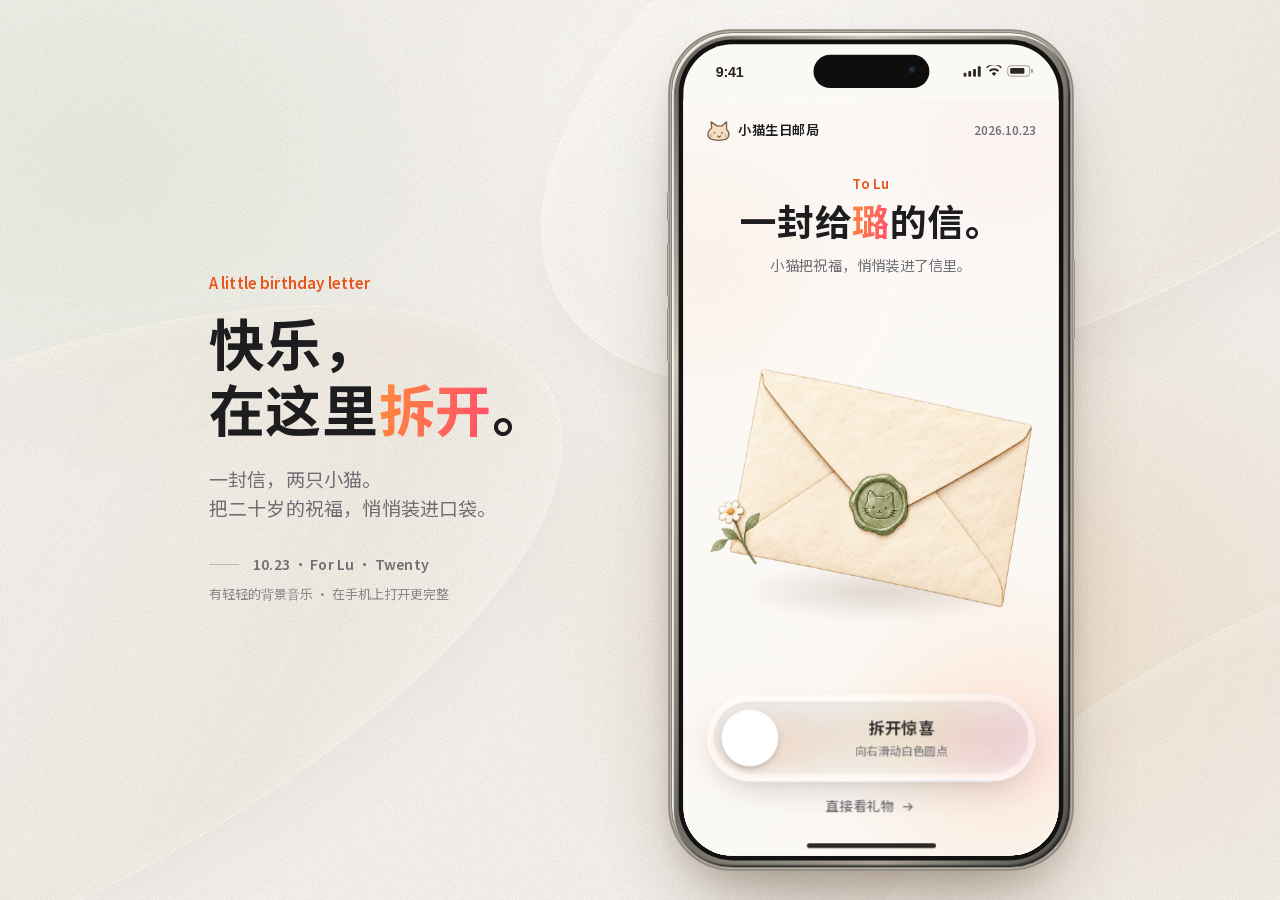
==== gift.html @ cbc578dd "滑块圆钮改成透明玻璃珠；进入祝福圆环的光点不再放大成一团 Co-Authored-By: Claude Opus 5.5 <noreply@anthropic.com>" ====
<!doctype html>
<html lang="zh-CN">
<head>
  <meta charset="utf-8">
  <script>if(window.top===window.self&&matchMedia('(min-width: 760px) and (hover: hover)').matches&&!/[?&]full/.test(location.search))location.replace('frame.html'+location.hash);</script>
  <meta name="viewport" content="width=device-width, initial-scale=1, viewport-fit=cover">
  <meta name="theme-color" content="#fbf9f6">
  <meta name="robots" content="noindex,nofollow">
  <meta name="description" content="滑开一封信，点亮二十岁。给璐的无声互动生日礼物。">
  <title>给璐的生日礼物</title>
  <link rel="icon" href="assets/brand.svg" type="image/svg+xml">
  <link rel="preload" href="assets/envelope.webp" as="image" fetchpriority="high">
  <style>/* 给璐的二十岁生日 */
@font-face { font-family:"Lu Serif"; src:url("assets/fonts/lu-serif.woff2") format("woff2"); font-weight:400 700; font-style:normal; font-display:swap; }
@font-face { font-family:"Lu Sans"; src:url("assets/fonts/lu-sans.woff2") format("woff2"); font-weight:400 800; font-style:normal; font-display:swap; }

:root {
  --paper:#fbf9f6; --paper-hi:#ffffff; --paper-lo:#f3efe9;
  --ink:#1d1d1f; --ink-2:#6e6e73; --ink-3:#86868b; --line:#e6e2dc;
  --persimmon:#ff6a2b; --persimmon-deep:#e8551a; --sage:#7fa275; --sage-deep:#4f7a46; --gold:#f5d38f;
  --g1:#ff8a3d; --g2:#ff4d6d;
  --serif:"Lu Serif","Songti SC","Noto Serif SC","Source Han Serif SC","STSong",serif;
  --sans:-apple-system,BlinkMacSystemFont,"SF Pro Text","PingFang SC","Lu Sans","Microsoft YaHei",sans-serif;
  --latin:var(--sans);
  --ease-out:cubic-bezier(.2,.7,.2,1);
  --grain:linear-gradient(transparent,transparent);
  color-scheme:light;
}
.grad { background:linear-gradient(100deg,var(--g1),var(--g2)); -webkit-background-clip:text; background-clip:text; -webkit-text-fill-color:transparent; color:transparent; }
* { box-sizing:border-box; }
html,body { height:100%; overflow:hidden; }
html { background:var(--paper); -webkit-text-size-adjust:100%; text-size-adjust:100%; }
body { margin:0; min-height:100vh; min-height:100dvh; color:var(--ink); font-family:var(--sans); background:var(--grain),var(--paper); -webkit-font-smoothing:antialiased; -webkit-tap-highlight-color:transparent; isolation:isolate; }
body.entry-active,body.dialog-open { overflow:hidden; }
img { height:auto; }
button { font:inherit; color:inherit; cursor:pointer; -webkit-user-select:none; user-select:none; }
button:focus-visible,[role="slider"]:focus-visible { outline:2px solid var(--persimmon); outline-offset:4px; }
svg { flex-shrink:0; }
[hidden] { display:none !important; }
.sr-only { position:absolute; width:1px; height:1px; margin:-1px; padding:0; overflow:hidden; clip-path:inset(50%); white-space:nowrap; border:0; }

/* 柔和光晕 */
.paper-light { position:fixed; inset:0; z-index:-1; overflow:hidden; pointer-events:none; background:var(--paper); }
.paper-light i { position:absolute; border-radius:50%; filter:blur(60px); opacity:.55; animation:drift 26s ease-in-out infinite alternate; }
.paper-light i:nth-child(1) { width:90%; height:42%; right:-30%; bottom:-6%; background:radial-gradient(closest-side,#ffc9a3,transparent); }
.paper-light i:nth-child(2) { width:80%; height:36%; left:-34%; top:4%; background:radial-gradient(closest-side,#ffe1cf,transparent); animation-delay:-11s; }
.paper-light i:nth-child(3) { width:70%; height:30%; right:-20%; top:-8%; background:radial-gradient(closest-side,#ffd8e0,transparent); opacity:.4; animation-delay:-19s; }
@keyframes drift { to { translate:18px -22px; scale:1.06; } }

/* 液态玻璃 */
@property --mx { syntax:'<percentage>'; inherits:false; initial-value:30%; }
@property --my { syntax:'<percentage>'; inherits:false; initial-value:-18%; }
:root { --spring:cubic-bezier(.34,1.56,.64,1); }
.glass,.primary,.control-next,.wish-word { position:relative; isolation:isolate; }
.glass { border:0;
  background:linear-gradient(160deg,rgba(255,255,255,.62),rgba(255,255,255,.22) 46%,rgba(255,255,255,.4));
  box-shadow:inset 0 0 0 .5px rgba(0,0,0,.05),inset 0 0 20px rgba(255,255,255,.45),inset 0 -6px 14px -8px rgba(255,255,255,.9),inset 0 8px 12px -10px rgba(255,255,255,1),
    0 18px 40px -18px rgba(0,0,0,.22),0 3px 8px -2px rgba(0,0,0,.06);
  -webkit-backdrop-filter:blur(18px) saturate(1.9) brightness(1.05); backdrop-filter:blur(18px) saturate(1.9) brightness(1.05); }
/* 镜面高光 */
.glass::before,.primary::before,.control-next::before { content:""; position:absolute; inset:0; z-index:-1; border-radius:inherit; pointer-events:none; transition:--mx .5s var(--ease-out),--my .5s var(--ease-out);
  background:radial-gradient(120% 70% at var(--mx) var(--my),rgba(255,255,255,.85),rgba(255,255,255,0) 58%),radial-gradient(80% 60% at calc(100% - var(--mx)) calc(100% - var(--my)),rgba(255,255,255,.32),transparent 70%); }
.glass.lit::before,.primary.lit::before,.control-next.lit::before { transition:--mx .12s linear,--my .12s linear; }
.glass.lit::before { background:radial-gradient(55% 95% at var(--mx) var(--my),rgba(255,255,255,.95),rgba(255,255,255,0) 62%),radial-gradient(80% 60% at calc(100% - var(--mx)) calc(100% - var(--my)),rgba(255,255,255,.3),transparent 70%); }
.primary.lit::before,.control-next.lit::before { background:radial-gradient(45% 110% at var(--mx) var(--my),rgba(255,255,255,.55),rgba(255,255,255,0) 65%); }
/* 渐变描边：左上亮，右下折射 */
.glass::after,.primary::after,.control-next::after,.wish-word::after { content:""; position:absolute; inset:0; border-radius:inherit; padding:1.2px; pointer-events:none;
  background:linear-gradient(140deg,rgba(255,255,255,.98),rgba(255,214,226,.55) 18%,rgba(255,255,255,.12) 40%,rgba(255,255,255,.04) 58%,rgba(186,214,255,.5) 80%,rgba(255,255,255,.92));
  -webkit-mask:linear-gradient(#000 0 0) content-box,linear-gradient(#000 0 0); -webkit-mask-composite:xor; mask:linear-gradient(#000 0 0) content-box exclude,linear-gradient(#000 0 0); }
.primary::before,.control-next::before { background:radial-gradient(110% 80% at var(--mx) var(--my),rgba(255,255,255,.55),rgba(255,255,255,0) 55%); }
.primary::after,.control-next::after { background:linear-gradient(140deg,rgba(255,255,255,.85),rgba(255,255,255,.18) 35%,rgba(255,255,255,0) 60%,rgba(255,220,200,.5)); }
.control-next.waiting::before { background:radial-gradient(120% 70% at var(--mx) var(--my),rgba(255,255,255,.85),rgba(255,255,255,0) 58%); }
.glass,.primary,.control-next,.pill,.icon-button,.control-back,.wish-word { transition:transform .5s var(--spring),box-shadow .3s,background .3s,color .3s,filter .3s; }
.glass:active,.primary:active,.control-next:active,.pill:active,.icon-button:active,.control-back:active { transform:scale(.94); filter:brightness(1.04); }
@supports not ((backdrop-filter:blur(1px)) or (-webkit-backdrop-filter:blur(1px))) {
  .glass { background:rgba(255,255,255,.95); }
}

/* 顶栏 */
.topbar { display:flex; align-items:center; justify-content:space-between; gap:12px; height:52px; flex-shrink:0; }
.brand { display:inline-flex; align-items:center; gap:8px; font:600 14px/1 var(--sans); letter-spacing:.01em; color:var(--ink); white-space:nowrap; }
.brand img { width:26px; height:26px; }
.brand.small { font-weight:500; font-size:12px; color:var(--ink-2); }
.brand.small img { width:22px; height:22px; }
.topbar-date { font:500 13px/1 var(--sans); letter-spacing:.02em; font-variant-numeric:tabular-nums; color:var(--ink-2); white-space:nowrap; }

.link-button { display:inline-flex; align-items:center; justify-content:center; gap:6px; min-height:44px; padding:0 6px; border:0; background:none; font:500 14px/1 var(--sans); letter-spacing:.04em; color:var(--ink-2); }
.link-button svg { width:17px; height:17px; fill:none; stroke:currentColor; stroke-width:1.8; stroke-linecap:round; stroke-linejoin:round; transition:translate .35s var(--ease-out); }
.link-button:hover svg { translate:3px 0; }
.link-button.quiet { font-size:13px; font-weight:500; color:var(--ink-2); }
.final-scene .link-button.quiet { color:var(--persimmon-deep); }

/* ---------- 1. 入口 ---------- */
.entrance { scrollbar-width:none; position:fixed; inset:0; z-index:30; display:flex; flex-direction:column; align-items:center; padding:max(6px,env(safe-area-inset-top)) 24px max(14px,env(safe-area-inset-bottom)); overflow-x:hidden; overflow-y:auto; }
.entrance>.topbar { width:100%; max-width:440px; }
.entrance-copy { flex-shrink:0; margin-top:clamp(6px,3vh,34px); text-align:center; }
.kicker { margin:0 0 10px; font:600 14px/1 var(--sans); letter-spacing:.02em; color:var(--persimmon-deep); }
.entrance h1 { margin:0; font:700 clamp(32px,9.8vw,40px)/1.18 var(--sans); letter-spacing:.01em; color:var(--ink); }
.entrance h1 em { font-style:normal; }
.entrance-note { margin:12px 0 0; font:400 15px/1.5 var(--sans); letter-spacing:.01em; color:var(--ink-2); }
.envelope-scene { flex:1 1 auto; display:grid; place-items:center; width:100%; min-height:140px; padding:14px 0; }
.envelope { position:relative; width:max(190px,min(88vw,350px,calc((100vh - 392px) * 1.265))); width:max(190px,min(88vw,350px,calc((100dvh - 392px) * 1.265))); aspect-ratio:1100/870; }
.envelope-shadow { position:absolute; left:8%; right:4%; bottom:-2%; height:22%; border-radius:50%; background:radial-gradient(closest-side,rgba(110,78,48,.2),transparent); filter:blur(6px); }
.env { position:absolute; inset:0; width:100%; height:100%; object-fit:contain; pointer-events:none; -webkit-user-drag:none; }
.env-open { opacity:0; }
.env-lqip { filter:blur(5px); transition:opacity .6s ease; }
.env-closed { opacity:0; transition:opacity .6s ease; }
.envelope.loaded .env-closed { opacity:1; }
.envelope.loaded .env-lqip { opacity:0; }
.env-front { clip-path:polygon(0% 45%,16% 28%,48% 59%,93% 44%,100% 100%,0% 100%); }
.envelope-card { position:absolute; width:64%; left:18%; top:20%; opacity:0; }
.envelope-extra { position:absolute; top:26%; opacity:0; pointer-events:none; box-shadow:0 10px 22px -8px rgba(80,50,30,.35); }
.extra-photo { left:16%; width:25%; aspect-ratio:.84; padding:6% 6% 16%; border-radius:4px; background:#fffdf9; }
.extra-photo img { display:block; width:100%; height:100%; object-fit:contain; border-radius:2px; background:linear-gradient(160deg,#ffe6d2,#ffd2c4); }
.extra-ticket { z-index:3; right:14%; display:flex; align-items:baseline; gap:6px; padding:8px 14px; border-radius:999px; color:#fff; font:800 22px/1 var(--sans); letter-spacing:-.03em; background:linear-gradient(100deg,var(--g1),var(--g2)); }
.extra-ticket span { font:600 11px/1 var(--sans); letter-spacing:.04em; opacity:.9; }
.entrance-actions { position:relative; display:flex; flex-direction:column; align-items:center; gap:4px; width:100%; max-width:350px; flex-shrink:0; }

.entrance-actions::before,.stage-controls::before,.extras::before { content:""; position:absolute; z-index:-1; pointer-events:none; filter:blur(22px);
  background:radial-gradient(38% 55% at 22% 50%,rgba(255,150,90,.5),transparent 72%),radial-gradient(36% 55% at 60% 40%,rgba(255,206,120,.4),transparent 72%),radial-gradient(38% 55% at 86% 55%,rgba(255,110,160,.42),transparent 72%); }
.entrance-actions::before { left:-6%; right:-6%; top:-8%; height:82%; opacity:.5; }
.stage-controls { position:relative; }
.stage-controls::before { left:-4%; right:-4%; top:-30%; bottom:-30%; opacity:.75; }
.extras { position:relative; }
.extras::before { left:6%; right:6%; top:-10%; bottom:-10%; opacity:.6; }
.experience[data-scene="2"] .stage-controls::before { opacity:.4; }

/* 橙色胶囊滑块 */
.dock { display:flex; width:100%; padding:8px; border-radius:46px; }
.dock-copy { position:absolute; top:0; bottom:0; left:72px; right:8px; display:flex; flex-direction:column; align-items:center; justify-content:center; text-align:center; pointer-events:none; opacity:calc(1 - var(--slide) * 2.2); }
.switch.returning .dock-copy { transition:opacity .45s ease; }
.switch.locked .dock-copy { left:8px; right:72px; opacity:1; }
.switch.locked .dock-title,.switch.locked .dock-hint { color:#fff; }
.dock-title { display:block; font:600 17px/1.3 var(--sans); letter-spacing:.02em; color:var(--ink); white-space:nowrap; }
.dock-hint { display:block; margin-top:4px; font:400 12px/1.5 var(--sans); letter-spacing:.02em; color:var(--ink-2); white-space:nowrap; transition:color .25s; }
.switch { --slide:0; --travel:260px; position:relative; flex:1 1 auto; min-width:0; border-radius:40px; outline:none; touch-action:pan-y; -webkit-user-select:none; user-select:none; }
.switch-track { position:relative; display:block; width:100%; height:76px; border-radius:38px; overflow:hidden;
  background:linear-gradient(180deg,rgba(120,120,128,.16),rgba(120,120,128,.08));
  box-shadow:inset 0 1px 3px rgba(0,0,0,.08),inset 0 -1px 0 rgba(255,255,255,.6); }
.switch-track::after { content:""; position:absolute; inset:0; border-radius:inherit; background:linear-gradient(180deg,rgba(255,255,255,.22),transparent 45%); pointer-events:none; }
/* 橙色随圆钮从左向右铺开，越往右越饱满 */
.switch-fill { position:absolute; left:0; top:0; bottom:0; width:calc(100% - var(--travel) * (1 - var(--slide))); border-radius:inherit; opacity:calc(var(--slide) * 1.15);
  background:linear-gradient(100deg,#ffa25e,#ff7a33 60%,#ff6a2b); box-shadow:inset 0 1px 0 rgba(255,255,255,.35); }
.switch-knob { position:absolute; left:8px; top:8px; display:grid; place-items:center; width:60px; height:60px; border-radius:50%; translate:calc(var(--travel) * var(--slide)) 0; cursor:grab; touch-action:none;
  background:#fff;
  box-shadow:0 3px 8px rgba(0,0,0,.15),0 3px 1px rgba(0,0,0,.06),0 0 0 .5px rgba(0,0,0,.04);
  transition:scale .25s var(--ease-out); }
.switch-knob svg { width:24px; height:24px; fill:none; stroke:var(--persimmon); stroke-width:2.2; stroke-linecap:round; stroke-linejoin:round; }
.knob-check { opacity:0; transition:opacity .3s; }
.switch.returning .switch-knob { transition:translate .6s var(--spring),scale .45s var(--spring),background .3s,box-shadow .3s; }
.switch.returning .switch-fill { transition:width .6s var(--spring),opacity .4s ease; }
.switch-knob { transition:scale .45s var(--spring),background .3s,box-shadow .3s,-webkit-backdrop-filter .3s,backdrop-filter .3s; }
/* 拖动时圆钮变成一颗透明玻璃珠：透出下面的橙色，只留亮边和高光 */
.switch-knob::before,.switch-knob::after { content:""; position:absolute; border-radius:50%; pointer-events:none; opacity:0; transition:opacity .3s ease; }
.switch-knob::before { inset:0; background:radial-gradient(42% 24% at 38% 16%,rgba(255,255,255,.9),rgba(255,255,255,0) 75%),radial-gradient(50% 22% at 60% 92%,rgba(255,255,255,.4),transparent 75%); }
.switch-knob::after { inset:-1px; box-shadow:inset 1.5px 1px 0 rgba(255,236,214,.9),inset -1.5px -1px 0 rgba(255,214,236,.75); }
.switch.dragging .switch-knob { cursor:grabbing; scale:1.14; background:rgba(255,255,255,.04);
  -webkit-backdrop-filter:brightness(1.1) saturate(1.1); backdrop-filter:brightness(1.1) saturate(1.1);
  box-shadow:inset 0 0 0 1.5px rgba(255,255,255,.95),inset 0 0 14px rgba(255,255,255,.3),0 0 0 .5px rgba(0,0,0,.05),0 10px 22px -6px rgba(140,50,20,.32); }
.switch.dragging .switch-knob::before,.switch.dragging .switch-knob::after { opacity:1; }
.switch.ready .switch-track { box-shadow:0 12px 28px -6px rgba(255,90,60,.5); }
.switch.locked .knob-check { opacity:1; }
.switch.locked .switch-knob { cursor:default; }
.switch:focus-visible .switch-track { outline:2px solid var(--ink); outline-offset:4px; }

/* 入场 */
.entrance:not(.opening) .entrance-copy,.entrance:not(.opening) .envelope,.entrance:not(.opening) .entrance-actions { animation:rise 1.1s var(--ease-out) both; }
.entrance:not(.opening) .envelope { animation-delay:.12s; }
.entrance:not(.opening) .entrance-actions { animation-delay:.26s; }
@keyframes rise { from { opacity:0; translate:0 12px; } }

/* ---------- 2. 明信片页 ---------- */
.gift { display:flex; flex-direction:column; height:100vh; height:100dvh; overflow-x:hidden; overflow-y:auto; scrollbar-width:none; padding:max(6px,env(safe-area-inset-top)) 22px max(18px,env(safe-area-inset-bottom)); }
.gift::-webkit-scrollbar,.entrance::-webkit-scrollbar,.letter-body::-webkit-scrollbar { display:none; }
.gift>.topbar,.gift-main { width:100%; max-width:440px; margin:0 auto; }
.gift-main { flex:1 1 auto; min-height:0; display:flex; flex-direction:column; }
.greeting { flex:1 1 auto; min-height:0; display:flex; flex-direction:column; }
.greeting>* { flex-shrink:0; }
.top-link { min-height:36px; padding:0; }
.topbar-actions { display:inline-flex; align-items:center; gap:12px; }
/* 背景音乐按钮：跳动的音浪 */
.music-toggle { display:grid; place-items:center; width:36px; height:36px; padding:0; border-radius:50%; color:var(--persimmon-deep); }
.stage-head .music-toggle { width:42px; height:42px; }
.eq { display:flex; align-items:center; gap:2px; height:14px; }
.eq i { display:block; width:2.5px; height:100%; border-radius:2px; background:currentColor; transform-origin:50% 100%; transform:scaleY(.3); transition:transform .3s; }
.music-toggle.playing .eq i { animation:eqBounce 1.1s ease-in-out infinite; }
.music-toggle.playing .eq i:nth-child(2) { animation-delay:-.4s; animation-duration:.9s; }
.music-toggle.playing .eq i:nth-child(3) { animation-delay:-.7s; animation-duration:1.3s; }
.music-toggle.playing .eq i:nth-child(4) { animation-delay:-.2s; animation-duration:1s; }
.music-toggle[aria-pressed="false"] { color:var(--ink-3); }
.music-toggle[aria-pressed="false"] .eq { position:relative; }
.music-toggle[aria-pressed="false"] .eq::after { content:""; position:absolute; left:-3px; right:-3px; top:50%; height:1.5px; background:currentColor; rotate:-35deg; border-radius:1px; }
@keyframes eqBounce { 0%,100% { transform:scaleY(.3); } 50% { transform:scaleY(1); } }
.greeting { text-align:center; }
.dateline { display:flex; align-items:center; justify-content:center; gap:12px; margin:8px 0 0; font:500 11px/1 var(--sans); letter-spacing:.3em; color:var(--ink-2); }
.dateline::before,.dateline::after { content:""; width:20px; height:1px; background:currentColor; opacity:.35; }
#giftTitle { margin:clamp(6px,1.4vh,14px) 0 0; font:600 clamp(17px,2.4vh,20px)/1.2 var(--sans); letter-spacing:.01em; }
#giftTitle:focus { outline:none; }
#giftTitle .name { display:block; color:var(--ink); font-weight:600; opacity:.82; }
#giftTitle .wish { display:block; margin-top:6px; font-size:clamp(32px,min(11vw,5.4vh),46px); font-weight:700; line-height:1.1; letter-spacing:.01em; color:var(--ink); }
#giftTitle b,.final-title b { font:800 1.08em/1 var(--sans); letter-spacing:-.03em; padding-right:.08em; }
.motto { margin:8px 0 0; font:400 15px/1.5 var(--sans); letter-spacing:.01em; color:var(--ink-2); }
.greeting>.postcard-wrap { position:relative; flex:1 1 0; min-height:100px; width:100%; margin:clamp(6px,1.6vh,18px) 0 0; display:grid; place-items:center; container-type:size; }
.postcard-wrap.travelling { z-index:40; pointer-events:none; }
.postcard { position:relative; width:min(100%,300px); width:min(94cqw,calc(88cqh * 1.538),380px); aspect-ratio:1500/975; rotate:-3deg; }
.card-paper { display:block; width:100%; height:100%; object-fit:contain; filter:drop-shadow(0 24px 28px rgba(80,50,30,.16)) drop-shadow(0 3px 5px rgba(80,50,30,.08)); -webkit-user-drag:none; }

.cat,.final-cat { position:absolute; z-index:2; padding:0; border:0; border-radius:42%; background:none; transform-origin:50% 88%; animation:breathe 4.6s ease-in-out infinite; }
.cat.orange,.final-orange { width:32%; left:24%; bottom:15%; aspect-ratio:640/704; }
.cat.white,.final-white { width:30%; left:53%; bottom:15%; aspect-ratio:640/705; animation-delay:-1.7s; }
.cat img,.final-cat img { position:absolute; inset:0; width:100%; height:100%; object-fit:contain; pointer-events:none; -webkit-user-drag:none; }
.eyes-open { animation:eyesOpen 6.7s step-end infinite; }
.eyes-closed { opacity:0; animation:eyesClosed 6.7s step-end infinite; }
.white img,.final-white img { animation-delay:-2.3s; }
.pet { animation:petWiggle .9s ease-in-out; }
.pet .eyes-open { animation:none; opacity:0; }
.pet .eyes-closed { animation:none; opacity:1; }
.cat::after,.final-cat::after { content:""; position:absolute; left:41%; top:-6%; width:20%; aspect-ratio:1; opacity:0; pointer-events:none; background:url("data:image/svg+xml,%3Csvg xmlns='http://www.w3.org/2000/svg' viewBox='0 0 24 24'%3E%3Cpath fill='%23f0662a' d='M12 21s-7.5-4.6-9.4-9.3C1.2 8.1 3.4 4.5 7 4.5c2 0 3.5 1.1 5 3 1.5-1.9 3-3 5-3 3.6 0 5.8 3.6 4.4 7.2C19.5 16.4 12 21 12 21Z'/%3E%3C/svg%3E") center/contain no-repeat; }
.pet::after { animation:heartUp 1.1s var(--ease-out); }
.gift-box,.cake { position:absolute; z-index:3; pointer-events:none; transition:opacity .45s,translate .45s var(--ease-out),scale .45s var(--ease-out); }
.gift-box { width:26%; left:41%; bottom:11%; }
.cake { width:31%; left:38.5%; bottom:11%; opacity:0; translate:0 6px; }
[data-step="1"] .gift-box,[data-step="2"] .gift-box { opacity:0; translate:0 8px; scale:.9; }
[data-step="1"] .cake:not(.lit),[data-step="2"] .cake.lit { opacity:1; translate:0 0; }
.candle-glow { position:absolute; z-index:2; left:54%; bottom:43%; width:30%; aspect-ratio:1; translate:-50% 50%; border-radius:50%; pointer-events:none; opacity:0; transition:opacity .8s ease;
  background:radial-gradient(closest-side,rgba(255,214,130,.85),rgba(255,170,80,.35) 45%,transparent); mix-blend-mode:screen; }
[data-step="2"] .candle-glow { opacity:1; animation:candleFlicker 2.2s ease-in-out infinite; }
@keyframes candleFlicker { 0%,100% { scale:1; opacity:.9; } 30% { scale:1.08; opacity:1; } 55% { scale:.95; opacity:.8; } 80% { scale:1.04; opacity:.95; } }
@keyframes breathe { 50% { transform:translateY(-3px) rotate(.5deg) scale(1.008); } }
@keyframes petWiggle { 20% { transform:translateY(-6px) rotate(-4deg); } 50% { transform:translateY(-4px) rotate(3deg); } 75% { transform:translateY(-2px) rotate(-2deg); } }
@keyframes eyesOpen { 0%,42%,47%,100% { opacity:1; } 43%,46% { opacity:0; } }
@keyframes eyesClosed { 0%,42%,47%,100% { opacity:0; } 43%,46% { opacity:1; } }
@keyframes heartUp { 0% { opacity:0; translate:0 8px; scale:.4; } 25% { opacity:1; scale:1; } 100% { opacity:0; translate:0 -26px; scale:.9; } }
.pet-hint { min-height:20px; margin:clamp(4px,1.2vh,12px) 0 0; font:400 13px/1.5 var(--sans); letter-spacing:.01em; color:var(--ink-3); }

.step-panel { flex-shrink:0; margin-top:clamp(8px,1.8vh,18px); text-align:center; }
.stepper { display:flex; justify-content:center; align-items:center; gap:10px; margin:0; padding:0; list-style:none; }
.stepper li { display:flex; align-items:center; gap:6px; font:500 12px/1 var(--sans); letter-spacing:.01em; color:var(--ink-3); white-space:nowrap; transition:color .4s; }
.stepper li+li::before { content:""; width:14px; height:1px; margin-right:4px; background:var(--line); }
.stepper i { width:6px; height:6px; border-radius:50%; background:#d2d2d7; transition:background .4s,box-shadow .4s; }
.stepper li.current { color:var(--ink); }
.stepper li.current i { background:var(--persimmon); box-shadow:0 0 0 3px rgba(240,102,42,.16); }
.stepper li.done { color:var(--sage-deep); }
.stepper li.done i { background:var(--sage); }
.step-text { margin-top:clamp(8px,1.6vh,16px); }
.step-text h2 { margin:0; font:700 22px/1.35 var(--sans); letter-spacing:.01em; }
.step-text p { margin:6px auto 0; max-width:300px; font:400 14px/1.55 var(--sans); letter-spacing:.01em; color:var(--ink-2); }
.primary { display:inline-flex; align-items:center; justify-content:center; gap:10px; min-height:52px; margin-top:clamp(10px,1.6vh,16px); padding:0 22px 0 28px; border:0; border-radius:26px;
  background:linear-gradient(100deg,var(--g1),#ff6a2b 55%,var(--g2)); color:#fff; font:600 16px/1 var(--sans); letter-spacing:.02em;
  box-shadow:inset 0 1px 0 rgba(255,255,255,.3),0 14px 28px -12px rgba(255,80,60,.6); transition:transform .2s var(--ease-out),box-shadow .2s; }
.primary svg { width:18px; height:18px; fill:none; stroke:currentColor; stroke-width:1.8; stroke-linecap:round; stroke-linejoin:round; transition:translate .35s var(--ease-out); }
.primary:hover svg { translate:3px 0; }
.extras { flex-shrink:0; display:flex; justify-content:center; gap:10px; margin-top:clamp(10px,2vh,20px); padding-bottom:4px; }
.pill { display:inline-flex; align-items:center; gap:8px; min-height:44px; padding:0 18px 0 14px; border-radius:22px; font:500 14px/1 var(--sans); letter-spacing:.01em; color:var(--ink); transition:transform .2s var(--ease-out); }
.pill svg { width:18px; height:18px; fill:none; stroke:var(--persimmon-deep); stroke-width:1.6; stroke-linecap:round; stroke-linejoin:round; }
.pill svg .fill { fill:rgba(240,102,42,.16); }
.pill svg .dot { fill:var(--persimmon); stroke:none; }
.reopen { margin:6px 0 0; text-align:center; }

/* ---------- 3. 舞台 ---------- */
.experience { position:fixed; inset:0; width:100%; height:100%; max-width:none; max-height:none; margin:0; padding:0; border:0; overflow:hidden; background:var(--paper); color:var(--ink); }
.experience[open] { display:block; }
@keyframes stageIn { from { opacity:0; transform:scale(.965); } }
.letter[open] .letter-sheet { animation:sheetUp .65s cubic-bezier(.2,.9,.25,1.04); }
.letter::before,.letter::after { content:""; position:absolute; inset:10px 8px -6px; z-index:-1; border-radius:28px; background:#f6efe4; box-shadow:0 18px 40px -20px rgba(0,0,0,.35); rotate:-2deg; }
.letter::after { inset:16px 14px -12px; background:#efe6d8; rotate:2.4deg; }
.letter[open]::before,.letter[open]::after { animation:sheetUp .75s cubic-bezier(.2,.9,.25,1.04) .06s both; }
.letter[open]::backdrop { animation:fadeIn .4s ease; }
@keyframes sheetUp { from { opacity:0; transform:translateY(56px) scale(.97); } }
@keyframes fadeIn { from { opacity:0; } }
.experience::backdrop { background:transparent; }
.stage-bg { position:absolute; inset:0; }
.stage-bg i { position:absolute; inset:0; opacity:0; z-index:0; transition:opacity .9s ease; }
.stage-bg i.was { opacity:1; transition:none; }
.bg-joy { background:radial-gradient(90% 50% at 100% 100%,rgba(255,150,90,.2),transparent 65%),radial-gradient(70% 40% at 0% 0%,rgba(255,220,200,.35),transparent 65%),var(--paper); }
.bg-wish { background:radial-gradient(80% 45% at 50% 60%,rgba(255,255,255,.95),transparent 70%),radial-gradient(90% 50% at 0% 100%,rgba(255,140,110,.2),transparent 65%),radial-gradient(70% 40% at 100% 0%,rgba(255,190,150,.28),transparent 65%),#f7f2ec; }
.bg-night { background:radial-gradient(70% 38% at 50% 44%,rgba(255,170,90,.13),transparent 70%),radial-gradient(90% 40% at 50% 110%,rgba(255,90,110,.12),transparent 70%),#000; }
.bg-dawn { background:radial-gradient(100% 45% at 50% 0%,rgba(255,190,150,.5),transparent 72%),radial-gradient(70% 35% at 100% 70%,rgba(255,180,200,.22),transparent 70%),var(--paper); }
.experience[data-scene="0"] .bg-joy,.experience[data-scene="1"] .bg-wish,.experience[data-scene="2"] .bg-night,.experience[data-scene="3"] .bg-dawn { opacity:1; z-index:1; }
.stage-morph { position:absolute; inset:0; z-index:6; pointer-events:none; opacity:0; background:linear-gradient(100deg,var(--g1),#ff6a2b 55%,var(--g2)); }
.stage-morph-label { position:fixed; display:grid; place-items:center; padding-right:18px; color:#fff; font:600 16px/1 var(--sans); letter-spacing:.02em; }
.core-wave { position:absolute; inset:24%; z-index:1; border-radius:50%; pointer-events:none; border:2px solid rgba(255,138,61,.55); box-shadow:0 0 24px rgba(255,120,80,.45),inset 0 0 18px rgba(255,180,140,.4); }
.stage-token { position:fixed; z-index:8; left:0; top:0; width:28px; height:28px; margin:-14px 0 0 -14px; border-radius:50%; pointer-events:none; }
.depth-canvas { position:absolute; inset:0; z-index:5; width:100%; height:100%; pointer-events:none; }
.stage { position:relative; z-index:1; display:flex; flex-direction:column; width:100%; max-width:480px; height:100%; margin:0 auto; padding:max(4px,env(safe-area-inset-top)) 0 max(12px,env(safe-area-inset-bottom)); transition:color .5s .35s; }
.stage-head { display:flex; align-items:center; justify-content:space-between; height:58px; padding:0 16px 0 24px; flex-shrink:0; }
.icon-button { display:grid; place-items:center; width:42px; height:42px; padding:0; border-radius:50%; color:inherit; transition:transform .2s var(--ease-out); }
.icon-button svg { width:18px; height:18px; fill:none; stroke:currentColor; stroke-width:1.7; stroke-linecap:round; }
.stage-scroll { flex:1; min-height:0; display:flex; flex-direction:column; padding:0 24px; overflow:hidden; overscroll-behavior:contain; scrollbar-width:none; }
.stage-scroll::-webkit-scrollbar { display:none; }
.stage-heading { flex-shrink:0; padding-top:4px; }
.stage-chapter { margin:0; font:600 14px/1.4 var(--sans); letter-spacing:.02em; color:var(--persimmon-deep); }
.stage-display { margin:2px 0 0 -3px; padding-bottom:.06em; font:700 clamp(52px,16vw,64px)/1.04 var(--sans); letter-spacing:-.04em; background:linear-gradient(100deg,var(--g1),var(--g2)); -webkit-background-clip:text; background-clip:text; -webkit-text-fill-color:transparent; color:transparent; }
.stage-display span { color:inherit; }
#stageTitle { margin:4px 0 0; font:700 24px/1.3 var(--sans); letter-spacing:.01em; }
#stageTitle:focus { outline:none; }
.stage-instruction { margin:6px 0 0; max-width:330px; font:400 15px/1.5 var(--sans); letter-spacing:.01em; color:var(--ink-2); }
.scene { position:relative; flex:1 1 auto; display:flex; flex-direction:column; min-height:0; }
.stage-status { flex-shrink:0; min-height:19px; margin:8px 24px 10px; text-align:center; font:400 13px/1.5 var(--sans); letter-spacing:.01em; color:var(--ink-3); }
.stage-controls { display:flex; align-items:center; gap:14px; margin:0 18px; flex-shrink:0; }
.stage-controls button { border:0; }
.control-back { display:grid; place-items:center; width:52px; height:52px; flex-shrink:0; border-radius:50%; color:inherit; transition:transform .2s var(--ease-out); }
.control-back svg,.control-next svg { width:19px; height:19px; fill:none; stroke:currentColor; stroke-width:1.8; stroke-linecap:round; stroke-linejoin:round; }
.stage-position { flex:1; display:flex; flex-direction:column; gap:7px; min-width:0; }
.stage-progress { font:600 13px/1 var(--sans); letter-spacing:.04em; color:var(--ink-2); font-variant-numeric:tabular-nums; }
.stage-dots { display:flex; gap:4px; }
.stage-dots i { width:14px; height:3px; border-radius:2px; background:currentColor; opacity:.16; transition:opacity .4s,background .4s,width .4s; }
.stage-dots i.done { opacity:.5; }
.stage-dots i.current { width:22px; background:var(--persimmon); opacity:1; }
.control-next { display:flex; align-items:center; gap:10px; height:52px; padding:0 22px 0 26px; border-radius:26px; white-space:nowrap;
  background:linear-gradient(100deg,var(--g1),#ff6a2b 55%,var(--g2)); color:#fff; font:600 15px/1 var(--sans); letter-spacing:.02em;
  box-shadow:inset 0 1px 0 rgba(255,255,255,.3),0 12px 24px -10px rgba(255,80,60,.6); transition:background .3s,color .3s,box-shadow .3s,transform .2s var(--ease-out); }
.control-next.waiting { background:rgba(255,255,255,.6); color:var(--persimmon-deep); box-shadow:inset 0 0 0 1px rgba(240,102,42,.3),inset 0 1px 0 rgba(255,255,255,.9),0 10px 24px -14px rgba(98,68,40,.3); -webkit-backdrop-filter:blur(12px); backdrop-filter:blur(12px); padding:0 22px; }
.control-next.waiting svg { display:none; }

/* 夜里的第三段 */
.experience[data-scene="2"] .stage { color:#f5f5f7; --ink:#f5f5f7; --ink-2:rgba(245,245,247,.72); --ink-3:rgba(245,245,247,.5); --persimmon-deep:#ffa06b; --g1:#ffe2a8; --g2:#ff9a5a; }
.experience[data-scene="2"] .brand.small { color:rgba(245,245,247,.7); }
.experience[data-scene="2"] .glass { background:linear-gradient(160deg,rgba(255,255,255,.16),rgba(255,255,255,.04) 50%,rgba(255,255,255,.08)); box-shadow:inset 0 0 18px rgba(255,255,255,.06),0 18px 40px -16px rgba(0,0,0,.7); }
.experience[data-scene="2"] .glass::after { background:linear-gradient(140deg,rgba(255,255,255,.55),rgba(255,255,255,.08) 35%,rgba(255,255,255,.02) 60%,rgba(255,255,255,.3)); }
.experience[data-scene="2"] .glass::before { background:radial-gradient(120% 70% at 30% -18%,rgba(255,255,255,.22),transparent 58%); }
.experience[data-scene="2"] .control-next.waiting { background:rgba(255,190,120,.08); color:#ffc08f; box-shadow:inset 0 0 0 1px rgba(255,190,120,.3); }
@supports not ((backdrop-filter:blur(1px)) or (-webkit-backdrop-filter:blur(1px))) {
  .experience[data-scene="2"] .glass { background:rgba(36,36,38,.96); }
}

/* 第一段：好心情曲线 */
.joy-value { display:flex; align-items:baseline; margin-top:10px; font:800 clamp(60px,19vw,80px)/1 var(--sans); letter-spacing:-.05em; color:var(--ink); font-variant-numeric:tabular-nums; }
.joy-value .percent { margin-left:6px; font-size:.42em; letter-spacing:0; background:linear-gradient(100deg,var(--g1),var(--g2)); -webkit-background-clip:text; background-clip:text; -webkit-text-fill-color:transparent; }
.joy-graph { position:relative; flex:1 1 auto; min-height:90px; max-height:250px; margin:14px 0 26px; touch-action:pan-y; }
.joy-graph svg { position:absolute; inset:0; width:100%; height:100%; overflow:visible; }
.joy-graph path { vector-effect:non-scaling-stroke; fill:none; }
.graph-grid { stroke:rgba(0,0,0,.05); stroke-width:1; }
.graph-axis { stroke:rgba(0,0,0,.18); stroke-width:1; }
.graph-guide { stroke:rgba(240,102,42,.45); stroke-width:1; stroke-dasharray:3 6; }
.joy-ghost { stroke:rgba(0,0,0,.16); stroke-width:1.5; stroke-dasharray:2 6; stroke-linecap:round; }
.joy-area { fill:url(#joyFill) !important; stroke:none; }
.joy-curve { stroke:var(--persimmon); stroke-width:3.2; stroke-linecap:round; stroke-linejoin:round; }
.graph-target { position:absolute; left:7%; top:calc(60 / 210 * 100% - 20px); font:600 12px/1 var(--sans); color:var(--persimmon-deep); }
.graph-label { position:absolute; bottom:-22px; font:500 12px/1 var(--sans); letter-spacing:.01em; color:var(--ink-3); }
.graph-label.start { left:6%; }
.graph-label.end { right:4%; }
.joy-dot { position:absolute; left:7.35%; top:83.3%; display:grid; place-items:center; width:56px; height:56px; padding:0; border:0; border-radius:50%; background:none; translate:-50% -50%; cursor:grab; touch-action:none; }
.joy-dot span { position:relative; width:28px; height:28px; border-radius:50%; background:#fff; box-shadow:0 0 0 3.5px var(--persimmon),0 6px 16px rgba(255,90,40,.35); pointer-events:none; }
.joy-dot span::after { content:""; position:absolute; inset:-3.5px; border-radius:50%; border:2px solid var(--persimmon); opacity:0; }
.joy-scene.idle .joy-dot span::after { animation:ping 2.2s ease-out infinite; }
.joy-dot.grabbing { cursor:grabbing; }
.joy-dot.grabbing span { scale:1.12; }
@keyframes ping { 0% { opacity:.55; scale:1; } 70%,100% { opacity:0; scale:2.1; } }
.joy-scene.complete .joy-dot { cursor:default; }
.joy-scene.complete .joy-dot span { background:var(--persimmon); box-shadow:0 0 0 6px rgba(240,102,42,.18),0 6px 14px rgba(200,80,30,.35); }
.joy-scene .scene-note { display:none; }
.scene-note { margin:0 0 4px; text-align:center; font:400 13px/1.5 var(--sans); letter-spacing:.01em; color:var(--ink-3); }

/* 第二段：祝福圆环 */
.wish-orbit { --orbit:300px; position:absolute; left:50%; top:50%; width:var(--orbit); height:var(--orbit); translate:-50% -50%; touch-action:none; cursor:grab; }
.orbit-ring { position:absolute; inset:10%; border-radius:50%; border:1px solid rgba(0,0,0,.07); }
.orbit-dial { position:absolute; inset:0; width:100%; height:100%; overflow:visible; pointer-events:none; }
.orbit-dial g { transform-box:view-box; transform-origin:50% 50%; }
.dial-ticks path { fill:none; stroke:rgba(29,29,31,.22); stroke-width:.7; stroke-linecap:round; }
.dial-text text { font:600 7px var(--sans); letter-spacing:.6px; fill:rgba(29,29,31,.38); }
.dial-spin { animation:dialSpin 60s linear infinite; }
@keyframes dialSpin { to { transform:rotate(-360deg); } }
.orbit-glow { position:absolute; inset:20.5%; border-radius:50%; background:conic-gradient(from 0deg,#ff8a3d,#ff4d6d,#ffb3c6,#ffd27a,#ffb15e,#ff8a3d); filter:blur(16px); opacity:.62; animation:glowSpin 9s linear infinite; pointer-events:none; }
@keyframes glowSpin { to { rotate:360deg; } }
.orbit-notch { position:absolute; left:50%; top:-7px; width:8px; height:8px; margin-left:-4px; border-radius:50%; background:linear-gradient(135deg,var(--g1),var(--g2)); box-shadow:0 0 0 4px rgba(255,106,43,.14),0 0 12px rgba(255,90,60,.6); pointer-events:none; }
.wish-orbit.dragging .dial-spin,.wish-orbit.spinning .dial-spin { animation-play-state:paused; }
.orbit-ring::before { content:""; position:absolute; inset:16%; z-index:1; border-radius:50%; background:radial-gradient(circle at 34% 24%,rgba(255,255,255,.98),rgba(255,255,255,.7) 55%,rgba(255,255,255,.5)); -webkit-backdrop-filter:blur(14px) saturate(1.6); backdrop-filter:blur(14px) saturate(1.6); box-shadow:inset 0 0 0 1px rgba(255,255,255,.9),inset 0 -10px 22px -12px rgba(255,170,140,.5),0 24px 50px -22px rgba(255,90,60,.45); }
.orbit-ring::after { display:none; content:""; position:absolute; top:-4px; left:calc(50% - 4px); width:8px; height:8px; border-radius:50%; background:var(--persimmon); box-shadow:0 0 0 4px rgba(240,102,42,.16); }
.orbit-core { position:absolute; inset:0; z-index:2; display:flex; flex-direction:column; align-items:center; justify-content:center; pointer-events:none; text-align:center; }
.orbit-core b { font:800 76px/1 var(--sans); letter-spacing:-.05em; padding-right:.05em; background:linear-gradient(100deg,var(--g1),var(--g2)); -webkit-background-clip:text; background-clip:text; -webkit-text-fill-color:transparent; }
.orbit-core small { margin-top:10px; font:600 13px/1 var(--sans); letter-spacing:.04em; color:var(--ink-2); }
.wish-word { position:absolute; left:50%; top:50%; min-width:66px; height:42px; padding:0 14px; white-space:nowrap; translate:-50% -50%; border:1px solid rgba(255,255,255,.85); border-radius:21px; touch-action:none;
  background:linear-gradient(160deg,rgba(255,255,255,.85),rgba(255,255,255,.5)); -webkit-backdrop-filter:blur(16px) saturate(1.8); backdrop-filter:blur(16px) saturate(1.8); color:var(--ink); font:600 16px/1 var(--sans); letter-spacing:.02em;
  box-shadow:0 8px 20px -8px rgba(0,0,0,.18),0 1px 2px rgba(0,0,0,.06); transition:background .25s,color .25s,box-shadow .25s,scale .25s; }
.wish-word:active { scale:.94; }
.wish-word:hover,.wish-word:focus-visible { background:linear-gradient(100deg,var(--g1),var(--g2)); color:#fff; border-color:rgba(255,255,255,.4); box-shadow:0 10px 20px -6px rgba(232,90,28,.5); scale:1.05; }
.wish-orbit.dragging { cursor:grabbing; }
.wish-orbit.dragging .wish-word { transition:none; }
.wish-reveal { position:absolute; inset:0; display:flex; flex-direction:column; align-items:center; justify-content:center; text-align:center; }
.wish-art { position:relative; width:min(100%,300px,var(--art,300px)); aspect-ratio:1.2; }
.sun { position:absolute; left:50%; top:2%; width:72%; aspect-ratio:1; translate:-50% 0; border-radius:50%; background:linear-gradient(150deg,#ffb15e,#ff6a2b 50%,#ff4d6d); box-shadow:0 30px 60px -20px rgba(255,90,60,.55); }
.sun::after { content:""; position:absolute; inset:-9%; border-radius:50%; border:1px solid rgba(255,106,43,.2); }
.wish-art img { position:absolute; object-fit:contain; }
.wish-orange { width:43%; left:4%; bottom:16%; rotate:-5deg; }
.wish-white { width:39%; right:5%; bottom:16%; rotate:5deg; }
.wish-cake { width:38%; left:31%; bottom:0; }
.wish-reveal h3 { margin:10px 0 0; font:700 24px/1.3 var(--sans); letter-spacing:.01em; }
.wish-reveal p { margin:6px 0 0; font:400 15px/1.5 var(--sans); letter-spacing:.01em; color:var(--ink-2); }
.wish-word { display:inline-flex; align-items:center; justify-content:center; gap:5px; z-index:3; }
.wish-word svg { width:16px; height:16px; fill:none; stroke:var(--persimmon); stroke-width:1.8; stroke-linecap:round; stroke-linejoin:round; transition:stroke .25s; }
.wish-word:hover svg,.wish-word:focus-visible svg,.wish-word.chosen svg { stroke:#fff; }
.wish-word.active { scale:1.07; box-shadow:0 0 0 1.5px rgba(255,106,43,.45),0 10px 24px -8px rgba(255,90,60,.35); }
.wish-word.chosen { background:linear-gradient(100deg,var(--g1),var(--g2)); color:#fff; border-color:rgba(255,255,255,.4); box-shadow:0 10px 24px -6px rgba(232,90,28,.55); z-index:2; }
.dot-reveal { position:absolute; inset:0; z-index:4; pointer-events:none; }
.dot-reveal i { position:absolute; left:0; top:0; border-radius:50%; }
.dot-reveal .shock { border:2px solid rgba(255,120,80,.7); box-shadow:0 0 18px rgba(255,120,90,.45),inset 0 0 12px rgba(255,170,120,.4); background:none; }
.wish-tag { display:inline-flex; align-items:center; height:32px; margin-top:12px; padding:0 16px; border-radius:16px; color:#fff; font:600 14px/1 var(--sans); letter-spacing:.04em;
  background:linear-gradient(100deg,var(--g1),var(--g2)); box-shadow:inset 0 1px 0 rgba(255,255,255,.35),0 10px 22px -10px rgba(255,80,60,.6); }
.wish-tag::before { content:"你的祝福"; margin-right:8px; padding-right:8px; border-right:1px solid rgba(255,255,255,.45); font-weight:500; opacity:.88; }
.wish-reveal { z-index:1; }

/* 第三段：点亮二十岁 */
.stars-scene { min-height:0; touch-action:none; }
#starCanvas { position:absolute; inset:0; width:100%; height:100%; pointer-events:none; }
.star-field { position:absolute; inset:0 0 104px; pointer-events:none; }
.main-star { position:absolute; display:grid; place-items:center; width:58px; height:58px; padding:0; border:0; border-radius:50%; translate:-50% -50%; pointer-events:auto; color:#f6dba0; background:radial-gradient(circle,rgba(255,226,160,.16),transparent 68%); transition:width .6s,height .6s; }
.main-star svg { width:22px; height:22px; fill:currentColor; filter:drop-shadow(0 0 6px rgba(255,210,130,.7)); transition:scale .6s cubic-bezier(.3,1.5,.5,1),color .6s,filter .6s; }
.main-star::after { content:""; position:absolute; inset:9px; border-radius:50%; border:1px solid rgba(246,219,160,.55); animation:starPulse 2.4s ease-out infinite; }
.main-star[aria-pressed="true"] { cursor:default; color:#fff4d4; }
.main-star[aria-pressed="true"] svg { scale:1.45; filter:drop-shadow(0 0 10px rgba(255,214,140,.95)) drop-shadow(0 0 22px rgba(255,180,90,.5)); }
.main-star[aria-pressed="true"]::after { animation:starBurst .9s ease-out forwards; }
@keyframes starPulse { 0% { opacity:.8; scale:.7; } 80%,100% { opacity:0; scale:1.5; } }
@keyframes starBurst { 0% { opacity:.9; scale:.6; } 100% { opacity:0; scale:2.6; } }
.star-one { left:14%; top:20%; }
.star-two { left:52%; top:7%; }
.star-three { left:87%; top:24%; }
.stars-scene.formed .main-star svg { scale:.9; }
.star-fallback { position:absolute; left:0; right:0; top:22%; text-align:center; font:800 150px/1 var(--sans); letter-spacing:-.05em; color:var(--gold); text-shadow:0 0 30px rgba(255,200,120,.45); }
.star-copy { position:absolute; left:0; right:0; bottom:4px; text-align:center; }
.star-count { margin:0; font:600 14px/1.5 var(--sans); letter-spacing:.01em; color:var(--gold); }
.star-blessing { margin:8px 0 0; font:500 17px/1.6 var(--sans); letter-spacing:.01em; color:rgba(245,245,247,.86); visibility:hidden; }
.stars-scene.formed .star-blessing { visibility:visible; }

/* 第四段：最后的小猫贺卡 */
.final-scene { align-items:center; text-align:center; perspective:900px; }
.final-stage { flex:1 1 0; min-height:90px; display:grid; place-items:center; width:100%; margin:clamp(4px,1.4vh,14px) 0; container-type:size; }
.final-card { position:relative; width:min(100%,300px); width:min(94cqw,calc(90cqh * 1.538),360px); aspect-ratio:1500/975; transform-style:preserve-3d; transform:rotate(-3deg) rotateX(var(--rx,0deg)) rotateY(var(--ry,0deg)); transition:transform .7s var(--spring); animation:cardFloat 7s ease-in-out infinite; touch-action:none; }
.final-card.tilting { transition:transform .12s linear; }
.final-paper { position:absolute; inset:0; width:100%; height:100%; object-fit:contain; filter:drop-shadow(0 28px 32px rgba(120,70,40,.2)) drop-shadow(0 3px 6px rgba(120,70,40,.1)); pointer-events:none; }
.final-scene.awaiting .final-cat::before { content:""; position:absolute; left:16%; right:16%; bottom:2%; height:22%; border-radius:50%; border:2px solid rgba(240,102,42,.55); pointer-events:none; animation:tapHint 2.4s ease-out infinite; }
.final-scene.awaiting .final-white::before { animation-delay:1.2s; }
@keyframes tapHint { 0% { opacity:.9; scale:.6; } 70%,100% { opacity:0; scale:1.5; } }
.final-cake { position:absolute; z-index:3; width:31%; left:38.5%; bottom:11%; pointer-events:none; translate:0 0 26px; }
.final-cat { translate:0 0 18px; }
.final-holo,.final-glare { position:absolute; inset:0; pointer-events:none; -webkit-mask:url(assets/postcard.webp) center/100% 100% no-repeat; mask:url(assets/postcard.webp) center/100% 100% no-repeat; }
.final-holo { z-index:1; mix-blend-mode:overlay; opacity:.22; background:linear-gradient(115deg,transparent 22%,rgba(255,120,170,.65) 36%,rgba(255,226,120,.6) 44%,rgba(120,220,255,.6) 52%,rgba(190,140,255,.55) 60%,transparent 74%) var(--hx,0%) var(--hy,50%)/260% 260% no-repeat; animation:holoSweep 7s ease-in-out infinite; transition:opacity .4s; }
.final-glare { z-index:4; translate:0 0 30px; mix-blend-mode:soft-light; opacity:0; background:radial-gradient(circle at var(--gx,50%) var(--gy,30%),rgba(255,255,255,.95),rgba(255,255,255,0) 48%); transition:opacity .4s; }
.final-card.tilting .final-holo { animation:none; opacity:.85; }
.final-card.tilting .final-glare { opacity:.9; }
@keyframes holoSweep { 0%,100% { background-position:0% 40%; } 50% { background-position:100% 60%; } }
@keyframes cardFloat { 50% { translate:0 -5px; } }
.final-cat-message { min-height:20px; margin:4px 0 0; font:400 13px/1.5 var(--sans); letter-spacing:.01em; color:var(--ink-2); }
.final-title { margin:10px 0 0; font:700 26px/1.3 var(--sans); letter-spacing:.01em; }
.final-blessing { margin:6px 0 0; font:400 15px/1.6 var(--sans); letter-spacing:.01em; color:var(--ink-2); }
.final-scene .link-button { margin-top:6px; }

/* ---------- 4. 信 ---------- */
.letter { width:min(calc(100% - 24px),520px); height:auto; max-width:none; max-height:min(calc(100% - 28px),780px); margin:auto; padding:0; border:0; border-radius:28px; background:transparent; color:var(--ink); overflow:visible; }
.letter[open] { display:flex; flex-direction:column; }
.letter::backdrop { background:rgba(0,0,0,.28); -webkit-backdrop-filter:blur(10px) saturate(1.2); backdrop-filter:blur(10px) saturate(1.2); }
.letter-sheet { display:flex; flex-direction:column; flex:0 1 auto; min-height:0; width:100%; border-radius:28px; overflow:hidden; border:1px solid rgba(255,255,255,.85);
  background:linear-gradient(180deg,#fffefb,#fbf7f1); box-shadow:0 40px 90px -24px rgba(0,0,0,.4),0 4px 14px rgba(0,0,0,.08); }
.letter-head { display:flex; align-items:center; justify-content:space-between; gap:12px; padding:14px 14px 12px 26px; border-bottom:1px solid var(--line); flex-shrink:0; }
.letter-head h2 { margin:0; font:600 15px/1.5 var(--sans); letter-spacing:.02em; color:var(--ink-2); }
.letter-body { position:relative; min-height:0; overflow-y:auto; overscroll-behavior:contain; scrollbar-width:none; padding:clamp(16px,3vh,28px) 26px clamp(18px,3vh,30px); font:400 clamp(12.5px,2vh,16px)/1.85 var(--serif); letter-spacing:.03em; color:var(--ink); scrollbar-width:thin; scrollbar-color:#d8c7b0 transparent; }
.letter-body:focus-visible { outline:2px solid var(--sage); outline-offset:-6px; }
.letter-body p { margin:0 0 .75em; }
.letter-body .salutation { font-size:1.35em; font-weight:600; margin-bottom:.5em; }
.letter-body .signature { margin:1.4em 0 0; text-align:right; font-size:.88em; line-height:1.8; color:var(--ink-2); }
.postmark { position:absolute; top:clamp(8px,2vh,16px); right:14px; width:clamp(78px,12vh,104px); rotate:-9deg; opacity:.8; pointer-events:none; }
.postmark circle,.postmark .wave { fill:none; stroke:var(--persimmon); stroke-width:2; }
.postmark .thin { stroke-width:.8; }
.postmark text { fill:var(--persimmon); font:600 12px/1 Georgia,serif; text-anchor:middle; letter-spacing:.5px; }

/* 提示、礼花 */
.toast { position:fixed; z-index:60; left:50%; bottom:max(96px,calc(env(safe-area-inset-bottom) + 84px)); translate:-50% 14px; max-width:calc(100% - 40px); padding:12px 22px; border-radius:24px; font:500 14px/1.5 var(--sans); letter-spacing:.04em; color:var(--ink); text-align:center; opacity:0; pointer-events:none; transition:opacity .3s,translate .4s var(--ease-out); }
.toast.show { opacity:1; translate:-50% 0; }
.confetti-layer { position:fixed; inset:0; z-index:0; width:100%; height:100%; pointer-events:none; }
.gift { position:relative; z-index:1; }
.gift.flying { z-index:35; }
.confetti-old { position:absolute; top:-24px; width:8px; height:13px; border-radius:2px; animation:fall var(--d) cubic-bezier(.3,.4,.5,1) forwards; }
.confetti.round { width:9px; height:9px; border-radius:50%; }
@keyframes fall { to { transform:translate3d(var(--x),110vh,0) rotate(var(--r)); opacity:.15; } }

/* 文字缓慢浮现 */
.copy-arrive { animation:copyArrive 1.1s cubic-bezier(.2,.65,.3,1) var(--copy-delay,0ms) both; }
.copy-arrive.copy-lines { animation:none; }
.copy-line { display:block; }
.copy-arrive .copy-line { animation:copyArrive 1.1s cubic-bezier(.2,.65,.3,1) calc(var(--copy-delay,0ms) + var(--line-index,0) * 200ms) both; }
@keyframes copyArrive { from { opacity:0; translate:0 8px; } to { opacity:1; translate:0 0; } }

/* 暂停：页面隐藏、离开舞台、读信 */
body.is-hidden *,body.is-hidden *::before,body.is-hidden *::after,
.experience.paused *,.experience.paused *::before,.experience.paused *::after,
body.dialog-open .gift *,body.dialog-open .gift *::before,body.dialog-open .gift *::after,
body.dialog-open .paper-light i { animation-play-state:paused !important; }

/* 小屏 */
@media (max-height:700px) {
  .entrance-copy { margin-top:2px; }
  .kicker { margin-bottom:8px; font-size:13px; }
  .entrance h1 { font-size:30px; }
  .entrance-note { margin-top:8px; }
  .envelope { width:max(180px,min(88vw,350px,calc((100vh - 360px) * 1.265))); width:max(180px,min(88vw,350px,calc((100dvh - 360px) * 1.265))); }
  .switch-track { height:70px; }
  .switch-knob { width:54px; height:54px; }
  .stage-head { height:50px; }
  .stage-display { font-size:46px; }
  #stageTitle { font-size:20px; margin-top:2px; }
  .stage-instruction { font-size:13px; margin-top:4px; }
  .joy-value { font-size:54px; margin-top:6px; }
  .stage-chapter { font-size:13px; }
  .joy-graph { margin-top:10px; }
  .star-field { bottom:92px; }
  .final-title { font-size:22px; margin-top:6px; }
  .final-blessing { font-size:13px; margin-top:4px; }
  .stage-status { margin-block:6px 8px; }
}
@media (max-width:350px) {
  .entrance,.gift { padding-inline:18px; }
  .dock-title { font-size:17px; }
  .stage-scroll { padding-inline:20px; }
  .extras { gap:8px; }
  .pill { padding:0 14px 0 12px; font-size:12px; }
}

@media (prefers-reduced-motion:reduce) {
  *,*::before,*::after { animation:none !important; transition:none !important; scroll-behavior:auto !important; }
  .eyes-open { opacity:1; }
  .eyes-closed { opacity:0; }
  .pet .eyes-open { opacity:0; }
  .pet .eyes-closed { opacity:1; }
}

/* iPhone 外框预览：画面铺到底，横条浮在上面 */
.in-frame .entrance { padding-bottom:30px; }
.in-frame .gift { padding-bottom:30px; }
.in-frame .stage { padding-bottom:28px; }
.in-frame .letter { max-height:min(calc(100% - 52px),780px); margin-bottom:34px; }
.in-frame .toast { bottom:110px; }
</style>
</head>
<body class="entry-active">
  <div class="paper-light" aria-hidden="true"><i></i><i></i><i></i></div>

  <!-- 1. 滑动拆信 -->
  <section id="entrance" class="entrance" aria-labelledby="entranceTitle">
    <header class="topbar">
      <span class="brand"><img src="assets/brand.svg" alt="" width="26" height="26">小猫生日邮局</span>
      <time class="topbar-date" datetime="2026-10-23">2026.10.23</time>
    </header>
    <div class="entrance-copy">
      <p class="kicker"><span>To Lu</span></p>
      <h1 id="entranceTitle">一封给<em class="grad">璐</em>的信。</h1>
      <p class="entrance-note">小猫把祝福，悄悄装进了信里。</p>
    </div>
    <div class="envelope-scene" aria-hidden="true">
      <div class="envelope">
        <div class="envelope-shadow"></div>
        <img class="env env-open" src="assets/envelope-open.webp" alt="" width="1100" height="869">
        <div class="envelope-extra extra-photo"><img src="assets/orange.webp" alt="" width="640" height="704"></div>
        <div class="envelope-extra extra-ticket"><b>20</b><span>10.23</span></div>
        <div id="envelopeCard" class="envelope-card"></div>
        <img class="env env-open env-front" src="assets/envelope-open.webp" alt="" width="1100" height="869">
        <img class="env env-lqip" src="[data-uri]" alt="" width="28" height="22">
        <img class="env env-closed" src="assets/envelope.webp" alt="" width="960" height="759" fetchpriority="high">
      </div>
    </div>
    <div class="entrance-actions">
      <div class="dock glass">
        <div id="slider" class="switch" role="slider" tabindex="0" aria-label="向右滑，拆开惊喜" aria-describedby="slideHint" aria-valuemin="0" aria-valuemax="100" aria-valuenow="0" aria-valuetext="尚未拆开，向右滑动；键盘可按 End 完成">
          <span class="switch-track" aria-hidden="true">
            <span class="switch-fill"></span>
            <span class="dock-copy"><span id="slideTitle" class="dock-title">拆开惊喜</span><span id="slideHint" class="dock-hint">向右滑动白色圆点</span></span>
            <span class="switch-knob"><svg viewBox="0 0 24 24" aria-hidden="true"><path class="knob-check" d="m6 12.5 4 4 8-9"/></svg></span>
          </span>
        </div>
      </div>
      <button id="skipEntrance" class="link-button" type="button">直接看礼物<svg viewBox="0 0 24 24" aria-hidden="true"><path d="M5 12h13m-5-5 5 5-5 5"/></svg></button>
      <p id="entranceStatus" class="sr-only" role="status"></p>
    </div>
  </section>

  <!-- 2. 小猫生日明信片 -->
  <div id="gift" class="gift" hidden inert>
    <header class="topbar">
      <span class="brand"><img src="assets/brand.svg" alt="" width="26" height="26">小猫生日邮局</span>
      <span class="topbar-actions"><button id="reopenEntrance" class="link-button quiet top-link" type="button">重新拆一次信</button><button class="music-toggle glass" type="button" aria-pressed="true" aria-label="背景音乐：开"><span class="eq" aria-hidden="true"><i></i><i></i><i></i><i></i></span></button></span>
    </header>
    <main class="gift-main">
      <section class="greeting" aria-labelledby="giftTitle">
        <h1 id="giftTitle" tabindex="-1"><span class="name">璐，</span><span class="wish"><b class="grad">20</b> 岁快乐。</span></h1>
        <p class="motto">小猫认真上班，你负责快乐。</p>
        <div class="postcard-wrap" id="postcardWrap">
          <div id="postcard" class="postcard" data-step="0">
            <img class="card-paper" src="assets/postcard.webp" alt="写着 Happy Birthday 的纸质明信片，邮戳日期为 2026 年 10 月 23 日" width="1500" height="975" fetchpriority="high">
            <button class="cat orange" type="button" aria-label="摸摸橘色小猫">
              <img class="eyes-open" src="assets/orange.webp" alt="" width="640" height="704" draggable="false">
              <img class="eyes-closed" src="assets/orange-blink.webp" alt="" width="640" height="704" draggable="false">
            </button>
            <button class="cat white" type="button" aria-label="摸摸白色小猫">
              <img class="eyes-open" src="assets/white.webp" alt="" width="640" height="705" draggable="false">
              <img class="eyes-closed" src="assets/white-blink.webp" alt="" width="640" height="705" draggable="false">
            </button>
            <img class="gift-box" src="assets/gift.webp" alt="" width="560" height="560">
            <img class="cake" src="assets/cake.webp" alt="" width="640" height="480">
            <span class="candle-glow" aria-hidden="true"></span>
            <img class="cake lit" src="assets/cake-lit.webp" alt="" width="640" height="480">
          </div>
        </div>
        <p class="pet-hint" id="petHint" aria-live="polite">摸摸小猫，它们会很开心。</p>
      </section>

      <section class="step-panel" aria-label="生日惊喜步骤">
        <ol class="stepper" aria-label="生日惊喜进度">
          <li class="current" aria-current="step"><i></i><span>收下祝福</span></li>
          <li><i></i><span>点亮蜡烛</span></li>
          <li><i></i><span>互动惊喜</span></li>
        </ol>
        <div class="step-text" aria-live="polite" aria-atomic="true">
          <h2 id="stepTitle">生日快递，待签收。</h2>
          <p id="stepDescription" hidden></p>
        </div>
        <button id="nextButton" class="primary" type="button"><span id="nextLabel">先收下小猫的祝福</span><svg viewBox="0 0 24 24" aria-hidden="true"><path d="M5 12h13m-5-5 5 5-5 5"/></svg></button>
      </section>

      <div class="extras">
        <button id="confettiButton" class="pill glass" type="button"><svg viewBox="0 0 24 24" aria-hidden="true"><path class="fill" d="M4 20.5 8.2 8.8l7 7z"/><path d="M12.5 4.5v1.8M18.6 5.4l-1.3 1.3M19.5 11.5h-1.8M14.5 8.5c1-1.6 2.6-2.2 4-1.7"/><circle class="dot" cx="16.8" cy="3.6" r="1"/><circle class="dot" cx="20.6" cy="8.6" r="1"/></svg>放一筒礼花</button>
        <button id="letterButton" class="pill glass" type="button"><svg viewBox="0 0 24 24" aria-hidden="true"><rect x="3.5" y="6" width="17" height="12.5" rx="2"/><path d="m4.5 7.5 7.5 6 7.5-6"/></svg>还有一封小信</button>
      </div>
    </main>
  </div>

  <!-- 3. 四段全屏互动舞台 -->
  <dialog id="experience" class="experience" aria-labelledby="stageTitle" data-scene="0">
    <div class="stage-morph" aria-hidden="true"></div>
    <div class="stage-bg" aria-hidden="true"><i class="bg-joy"></i><i class="bg-wish"></i><i class="bg-night"></i><i class="bg-dawn"></i></div>
    <canvas id="depthCanvas" class="depth-canvas" aria-hidden="true" hidden></canvas>
    <div class="stage">
      <div class="stage-head">
        <span class="brand small"><img src="assets/brand.svg" alt="" width="22" height="22">给璐的生日惊喜</span>
        <span class="topbar-actions"><button class="music-toggle glass" type="button" aria-pressed="true" aria-label="背景音乐：开"><span class="eq" aria-hidden="true"><i></i><i></i><i></i><i></i></span></button><button id="closeExperience" class="icon-button glass" type="button" aria-label="退出，回到明信片"><svg viewBox="0 0 24 24" aria-hidden="true"><path d="m7 7 10 10M17 7 7 17"/></svg></button></span>
      </div>
      <div class="stage-scroll">
        <div class="stage-heading">
          <p id="stageChapter" class="stage-chapter">第一份 · 好心情</p>
          <p id="stageDisplay" class="stage-display" aria-hidden="true">Joy<span>.</span></p>
          <h2 id="stageTitle" tabindex="-1">今天，快乐多一点。</h2>
          <p id="stageInstruction" class="stage-instruction">把橙色圆点，慢慢拖到曲线的另一端。</p>
        </div>

        <section id="joyScene" class="scene joy-scene" aria-label="好心情曲线">
          <div class="joy-value" aria-hidden="true"><span id="joyValue">+0</span><span class="percent">%</span></div>
          <div class="joy-graph" id="joyGraph">
            <svg viewBox="0 0 340 210" preserveAspectRatio="none" aria-hidden="true">
              <defs><linearGradient id="joyFill" x1="0" y1="0" x2="0" y2="1"><stop offset="0" stop-color="#f26a2e" stop-opacity=".26"/><stop offset="1" stop-color="#f26a2e" stop-opacity="0"/></linearGradient></defs>
              <path class="graph-grid" d="M20 40H325M20 75H325M20 110H325M20 145H325M81 12V190M142 12V190M203 12V190M264 12V190"/>
              <path class="graph-axis" d="M20 190H325"/>
              <path class="graph-guide" d="M20 60H325"/>
              <path id="joyGhost" class="joy-ghost" d="M25 175"/>
              <path id="joyArea" class="joy-area" d="M25 175"/>
              <path id="joyCurve" class="joy-curve" d="M25 175"/>
            </svg>
            <span class="graph-target" aria-hidden="true">+20%</span>
            <button id="joyDot" class="joy-dot" type="button" role="slider" aria-label="增加好心情，向右拖动橙色圆点" aria-valuemin="0" aria-valuemax="100" aria-valuenow="0"><span></span></button>
            <span class="graph-label start" aria-hidden="true">今天</span><span class="graph-label end" aria-hidden="true">更开心一点</span>
          </div>
          <p class="scene-note" id="joyCaption">一点点积攒，也会有很多快乐。</p>
        </section>

        <section id="wishScene" class="scene wish-scene" aria-label="转动祝福环并选择祝福" hidden>
          <div class="wish-orbit" id="wishOrbit" aria-label="可拖动的祝福圆环">
<svg class="orbit-dial" viewBox="0 0 200 200" aria-hidden="true">
              <defs><path id="wishTextRing" d="M100 33a67 67 0 1 1 0 134a67 67 0 1 1 0-134"/></defs>
              <g class="dial-ticks"><path d="M100.00 9.50L100.00 3.00M108.11 7.35L108.45 3.37M116.15 8.41L116.84 4.47M124.07 10.17L125.11 6.31M131.81 12.61L133.18 8.85M139.30 15.71L140.99 12.09M145.25 21.62L148.50 16.00M153.34 23.82L155.64 20.54M159.78 28.76L162.35 25.69M165.76 34.24L168.59 31.41M171.24 40.22L174.31 37.65M176.18 46.66L179.46 44.36M178.38 54.75L184.00 51.50M184.29 60.70L187.91 59.01M187.39 68.19L191.15 66.82M189.83 75.93L193.69 74.89M191.59 83.85L195.53 83.16M192.65 91.89L196.63 91.55M190.50 100.00L197.00 100.00M192.65 108.11L196.63 108.45M191.59 116.15L195.53 116.84M189.83 124.07L193.69 125.11M187.39 131.81L191.15 133.18M184.29 139.30L187.91 140.99M178.38 145.25L184.00 148.50M176.18 153.34L179.46 155.64M171.24 159.78L174.31 162.35M165.76 165.76L168.59 168.59M159.78 171.24L162.35 174.31M153.34 176.18L155.64 179.46M145.25 178.38L148.50 184.00M139.30 184.29L140.99 187.91M131.81 187.39L133.18 191.15M124.07 189.83L125.11 193.69M116.15 191.59L116.84 195.53M108.11 192.65L108.45 196.63M100.00 190.50L100.00 197.00M91.89 192.65L91.55 196.63M83.85 191.59L83.16 195.53M75.93 189.83L74.89 193.69M68.19 187.39L66.82 191.15M60.70 184.29L59.01 187.91M54.75 178.38L51.50 184.00M46.66 176.18L44.36 179.46M40.22 171.24L37.65 174.31M34.24 165.76L31.41 168.59M28.76 159.78L25.69 162.35M23.82 153.34L20.54 155.64M21.62 145.25L16.00 148.50M15.71 139.30L12.09 140.99M12.61 131.81L8.85 133.18M10.17 124.07L6.31 125.11M8.41 116.15L4.47 116.84M7.35 108.11L3.37 108.45M9.50 100.00L3.00 100.00M7.35 91.89L3.37 91.55M8.41 83.85L4.47 83.16M10.17 75.93L6.31 74.89M12.61 68.19L8.85 66.82M15.71 60.70L12.09 59.01M21.62 54.75L16.00 51.50M23.82 46.66L20.54 44.36M28.76 40.22L25.69 37.65M34.24 34.24L31.41 31.41M40.22 28.76L37.65 25.69M46.66 23.82L44.36 20.54M54.75 21.62L51.50 16.00M60.70 15.71L59.01 12.09M68.19 12.61L66.82 8.85M75.93 10.17L74.89 6.31M83.85 8.41L83.16 4.47M91.89 7.35L91.55 3.37"/></g>
              <g class="dial-text"><g class="dial-spin"><text><textPath href="#wishTextRing" textLength="418" lengthAdjust="spacing">MAKE A WISH · 许个愿吧 · HAPPY 20TH · 生日快乐 ·</textPath></text></g></g>
            </svg>
            <span class="orbit-glow" aria-hidden="true"></span>
            <span class="orbit-notch" aria-hidden="true"></span>
            <span class="orbit-ring" aria-hidden="true"></span>
            <span class="orbit-core" aria-hidden="true"><b>20</b><small>许个愿吧</small></span>
            <button class="wish-word" type="button" data-wish="快乐">快乐</button>
            <button class="wish-word" type="button" data-wish="勇气">勇气</button>
            <button class="wish-word" type="button" data-wish="自由">自由</button>
            <button class="wish-word" type="button" data-wish="好运">好运</button>
            <button class="wish-word" type="button" data-wish="小猫">小猫</button>
            <button class="wish-word" type="button" data-wish="热爱">热爱</button>
          </div>
          <div id="wishReveal" class="wish-reveal" hidden>
            <div class="wish-art">
              <span class="sun" aria-hidden="true"></span>
              <img class="wish-orange" src="assets/orange.webp" alt="橘色小猫" width="640" height="704">
              <img class="wish-white" src="assets/white.webp" alt="白色小猫" width="640" height="705">
              <img class="wish-cake" src="assets/cake.webp" alt="生日蛋糕" width="640" height="480">
            </div>
            <span class="wish-tag" id="wishTag" aria-hidden="true"></span>
            <h3>璐，惊喜正在靠近。</h3>
            <p id="chosenWish">把喜欢的事，放进新的这一岁。</p>
          </div>
          <div class="dot-reveal" id="dotReveal" aria-hidden="true"></div>
        </section>

        <section id="starsScene" class="scene stars-scene" aria-label="点亮三颗星，汇成二十岁" hidden>
          <canvas id="starCanvas" aria-hidden="true"></canvas>
          <div class="star-field">
            <button class="main-star star-one" type="button" aria-label="点亮第一颗主星" aria-pressed="false"><svg viewBox="0 0 24 24" aria-hidden="true"><path d="M12 1.5c.6 5.6 4.9 9.9 10.5 10.5-5.6.6-9.9 4.9-10.5 10.5C11.4 16.9 7.1 12.6 1.5 12 7.1 11.4 11.4 7.1 12 1.5Z"/></svg></button>
            <button class="main-star star-two" type="button" aria-label="点亮第二颗主星" aria-pressed="false"><svg viewBox="0 0 24 24" aria-hidden="true"><path d="M12 1.5c.6 5.6 4.9 9.9 10.5 10.5-5.6.6-9.9 4.9-10.5 10.5C11.4 16.9 7.1 12.6 1.5 12 7.1 11.4 11.4 7.1 12 1.5Z"/></svg></button>
            <button class="main-star star-three" type="button" aria-label="点亮第三颗主星" aria-pressed="false"><svg viewBox="0 0 24 24" aria-hidden="true"><path d="M12 1.5c.6 5.6 4.9 9.9 10.5 10.5-5.6.6-9.9 4.9-10.5 10.5C11.4 16.9 7.1 12.6 1.5 12 7.1 11.4 11.4 7.1 12 1.5Z"/></svg></button>
          </div>
          <span class="star-fallback" id="starFallback" aria-hidden="true" hidden>20</span>
          <div class="star-copy">
            <p class="star-count" id="starCount" aria-live="polite">还有 3 颗星，等你点亮。</p>
            <p class="star-blessing" id="starBlessing">愿你有自己的节奏，<br>也有勇敢做梦的底气。</p>
          </div>
        </section>

        <section id="finalScene" class="scene final-scene" aria-label="小猫送来最后一封信" hidden>
          <div class="final-stage">
            <div class="final-card" id="finalCard">
              <img class="final-paper" src="assets/postcard.webp" alt="小猫送来的生日明信片" width="1500" height="975">
              <span class="final-holo" aria-hidden="true"></span>
              <button class="final-cat final-orange" type="button" aria-label="摸摸贺卡上的橘猫"><img class="eyes-open" src="assets/orange.webp" alt="" width="640" height="704" draggable="false"><img class="eyes-closed" src="assets/orange-blink.webp" alt="" width="640" height="704" draggable="false"></button>
              <button class="final-cat final-white" type="button" aria-label="摸摸贺卡上的白猫"><img class="eyes-open" src="assets/white.webp" alt="" width="640" height="705" draggable="false"><img class="eyes-closed" src="assets/white-blink.webp" alt="" width="640" height="705" draggable="false"></button>
              <img class="final-cake" src="assets/cake-lit.webp" alt="点亮蜡烛的生日蛋糕" width="640" height="480">
              <span class="final-glare" aria-hidden="true"></span>
            </div>
          </div>
          <p id="finalCatMessage" class="final-cat-message" aria-live="polite"></p>
          <h3 class="final-title">璐，<b class="grad">20</b> 岁生日快乐。</h3>
          <p class="final-blessing">愿你一直被温柔对待，<br>也一直勇敢地喜欢自己。</p>
          <button id="restartExperience" class="link-button quiet" type="button">重新体验</button>
        </section>
      </div>
      <p id="stageStatus" class="stage-status" role="status" aria-live="polite"></p>
      <nav class="stage-controls" aria-label="互动场景控制">
        <button id="stageBack" class="control-back glass" type="button" aria-label="返回明信片"><svg viewBox="0 0 24 24" aria-hidden="true"><path d="M19 12H6m5-5-5 5 5 5"/></svg></button>
        <div class="stage-position"><span id="stageProgress" class="stage-progress">1 / 4</span><span class="stage-dots" aria-hidden="true"><i></i><i></i><i></i><i></i></span></div>
        <button id="stageNext" class="control-next waiting" type="button" aria-disabled="true"><span id="stageNextLabel">继续</span><svg viewBox="0 0 24 24" aria-hidden="true"><path d="M5 12h13m-5-5 5 5-5 5"/></svg></button>
      </nav>
    </div>
  </dialog>

  <!-- 4. 最后一封信 -->
  <dialog id="letter" class="letter" aria-labelledby="letterTitle">
    <div class="letter-sheet">
      <div class="letter-head">
        <h2 id="letterTitle">给璐的一封小信</h2>
        <button class="icon-button glass" id="closeLetter" type="button" aria-label="关闭生日信"><svg viewBox="0 0 24 24" aria-hidden="true"><path d="m7 7 10 10M17 7 7 17"/></svg></button>
      </div>
      <div id="letterBody" class="letter-body" role="region" aria-label="生日信正文，可上下滚动阅读" tabindex="0">
        <svg class="postmark" viewBox="0 0 120 80" aria-hidden="true"><circle cx="40" cy="40" r="31"/><circle cx="40" cy="40" r="26" class="thin"/><path class="wave" d="M76 26c6-4 12 4 18 0s12-4 18 0M76 40c6-4 12 4 18 0s12-4 18 0M76 54c6-4 12 4 18 0s12-4 18 0"/><text x="40" y="37">10.23</text><text x="40" y="52">2026</text></svg>
        <p class="salutation">璐：</p>
        <p>生日快乐，20 岁快乐！</p>
        <p>让这几只小猫替我把祝福送过来，希望你打开的时候，能多一点好心情。</p>
        <p>新的一岁，愿你遇到喜欢的事，也有勇气慢慢靠近它。愿你忙的时候有收获，休息的时候没有负担；有很多值得笑出声的小事，也有被认真听见的时刻。</p>
        <p>可以走快一点，也可以慢一点。按自己喜欢的节奏过日子，就很好。</p>
        <p>很高兴能和你成为朋友。以后的日子，也一起收集更多好玩的事吧。</p>
        <p>今天就安心做寿星，蛋糕、祝福和快乐，都归你。</p>
        <p class="signature">来自一个熟悉的朋友<br>2026 年 10 月 23 日</p>
      </div>
    </div>
  </dialog>

  <div id="toast" class="toast glass" role="status" aria-live="polite"></div>
  <canvas id="confettiLayer" class="confetti-layer" aria-hidden="true"></canvas>
  <script>'use strict';
(() => {
// 放在 iPhone 外框里预览时，底部给横条留出位置
try { if (window.self !== window.top) document.documentElement.classList.add('in-frame'); } catch { document.documentElement.classList.add('in-frame'); }
const $ = id => document.getElementById(id);
const body = document.body;
const reduced = matchMedia('(prefers-reduced-motion: reduce)');
const clamp = (n, a = 0, b = 1) => Math.min(b, Math.max(a, n));
const easeInOut = t => t < .5 ? 4 * t * t * t : 1 - Math.pow(-2 * t + 2, 3) / 2;
const LATIN = '-apple-system, "SF Pro Display", "PingFang SC", "Lu Sans", "Helvetica Neue", sans-serif';

/* ---------- 动画管理：页面隐藏、离开舞台或读信时暂停 ---------- */
let pageSuspended = false;
const isAway = () => document.hidden || pageSuspended;
const live = {open: new Set(), scene: new Set()};
const canPlay = group => group === 'scene' ? stageActive() : !isAway();
function run(group, el, frames, options) {
  if (reduced.matches) return Promise.resolve(true);
  const animation = el.animate(frames, {fill: 'both', ...options});
  live[group].add(animation);
  if (!canPlay(group)) animation.pause();
  return animation.finished.then(() => true, () => false);
}
function cancelGroup(group) { for (const a of live[group]) a.cancel(); live[group].clear(); }
function makeLoop(step, allowed) {
  let raf = 0, last = 0;
  const frame = now => {
    raf = 0;
    if (!allowed()) { last = 0; return; }
    const dt = last ? Math.min(now - last, 64) : 16; last = now;
    if (step(dt, now) !== false && allowed()) raf = requestAnimationFrame(frame); else last = 0;
  };
  return {start() { if (!raf && allowed()) raf = requestAnimationFrame(frame); }, stop() { cancelAnimationFrame(raf); raf = 0; last = 0; }};
}

/* ---------- 文字慢慢浮现（约 1.1 秒，多行错开） ---------- */
function setCopy(el, text) {
  el.classList.remove('copy-lines', 'copy-arrive'); delete el.dataset.split;
  if (!text.includes('\n')) { el.textContent = text; return; }
  el.textContent = '';
  text.split('\n').forEach((line, i) => { const s = document.createElement('span'); s.className = 'copy-line'; s.style.setProperty('--line-index', i); s.textContent = line; el.appendChild(s); });
  el.dataset.split = '1'; el.classList.add('copy-lines');
}
function revealCopy(el, delay = 0) {
  if (!el) return;
  if (!el.dataset.split && el.querySelector('br')) {
    const lines = el.innerHTML.split(/<br\s*\/?>/i); el.textContent = '';
    lines.forEach((html, i) => { const s = document.createElement('span'); s.className = 'copy-line'; s.style.setProperty('--line-index', i); s.innerHTML = html; el.appendChild(s); });
    el.dataset.split = '1'; el.classList.add('copy-lines');
  }
  el.classList.remove('copy-arrive'); el.style.setProperty('--copy-delay', delay + 'ms');
  void el.offsetWidth; el.classList.add('copy-arrive');
}

/* ================= 1. 滑动拆信 ================= */
const entrance = $('entrance'), gift = $('gift'), slider = $('slider');
const track = slider.querySelector('.switch-track'), knob = slider.querySelector('.switch-knob');
const postcard = $('postcard'), postcardWrap = $('postcardWrap'), envelopeCard = $('envelopeCard');
// 信封高清图到了再替换模糊占位
{ const closed = entrance.querySelector('.env-closed'), done = () => closed.closest('.envelope').classList.add('loaded');
  if (closed.complete && closed.naturalWidth) done(); else closed.addEventListener('load', done, {once: true}); }
let slide = 0, drag = null, locked = false, travel = 0, opening = false, openGen = 0, openSize = null;

function measureSlide() { travel = Math.max(0, track.clientWidth - knob.offsetWidth - 2 * knob.offsetLeft); slider.style.setProperty('--travel', travel + 'px'); }
function setSlide(value, returning = false) {
  slide = clamp(value);
  slider.classList.toggle('returning', returning);
  slider.classList.toggle('ready', slide >= .9 && !locked);
  slider.style.setProperty('--slide', slide);
  slider.setAttribute('aria-valuenow', String(Math.round(slide * 100)));
  slider.setAttribute('aria-valuetext', locked ? '惊喜已拆开' : `已滑动 ${Math.round(slide * 100)}%，滑到最右侧拆开惊喜`);
  $('slideTitle').textContent = locked ? '惊喜已开启' : '拆开惊喜';
  $('slideHint').textContent = locked ? '小猫正在送来祝福' : slide >= .9 ? '松手，拆开惊喜' : '向右滑动白色圆点';
}
function resetSlide() { drag = null; knob.style.scale = ''; slider.classList.remove('dragging'); if (!locked) setSlide(0, true); }
function restorePostcard() { if (postcard.parentElement !== postcardWrap) postcardWrap.appendChild(postcard); postcardWrap.classList.remove('travelling'); gift.classList.remove('flying'); }

function showEntrance(focus = true) {
  ++openGen; opening = false; openSize = null; cancelGroup('open'); restorePostcard();
  locked = false; drag = null; slider.classList.remove('locked', 'dragging'); slider.removeAttribute('aria-disabled'); slider.tabIndex = 0; setSlide(0);
  entrance.hidden = false; entrance.classList.remove('opening'); entrance.removeAttribute('aria-busy'); entrance.scrollTop = 0; $('entranceStatus').textContent = '';
  gift.hidden = true; gift.inert = true; body.classList.add('entry-active');
  measureSlide(); syncActivity();
  if (focus) slider.focus({preventScroll: true});
}
function finishEntrance() {
  ++openGen; opening = false; openSize = null; locked = true; drag = null;
  cancelGroup('open'); restorePostcard();
  slider.classList.add('locked'); slider.setAttribute('aria-disabled', 'true'); slider.tabIndex = -1;
  entrance.hidden = true; entrance.classList.remove('opening'); entrance.removeAttribute('aria-busy');
  gift.hidden = false; gift.inert = false; body.classList.remove('entry-active');
  scrollTo(0, 0); $('giftTitle').focus({preventScroll: true}); syncActivity();
}
async function openGift() {
  if (opening || locked || entrance.hidden) return; // 只触发一次
  locked = true; slider.classList.add('locked'); setSlide(1, true); slider.setAttribute('aria-disabled', 'true'); slider.tabIndex = -1;
  $('entranceStatus').textContent = '信封打开了，小猫正在送来祝福。';
  startMusic();
  if (reduced.matches) { finishEntrance(); return; }
  const gen = ++openGen; opening = true; openSize = [innerWidth, innerHeight]; entrance.setAttribute('aria-busy', 'true');
  const alive = () => opening && gen === openGen;

  if (!await run('open', knob, [{scale: '1'}, {scale: '1.08 .93', offset: .35}, {scale: '1'}], {duration: 260, easing: 'cubic-bezier(.2,.8,.2,1)'}) || !alive()) return;

  envelopeCard.appendChild(postcard); entrance.classList.add('opening');
  for (const el of entrance.querySelectorAll('.entrance-copy,.entrance-actions,.entrance>.topbar')) run('open', el, [{opacity: 1, translate: '0 0'}, {opacity: 0, translate: '0 -10px'}], {duration: 460, easing: 'ease'});
  run('open', entrance.querySelector('.env-closed'), [{opacity: 1}, {opacity: 0}], {duration: 220, easing: 'ease-out'});
  for (const el of entrance.querySelectorAll('.env-open')) run('open', el, [{opacity: 0, translate: '0 0'}, {opacity: 1, translate: '0 4%'}], {duration: 240, easing: 'ease-out'});
  const [photo, ticket] = entrance.querySelectorAll('.envelope-extra');
  run('open', photo, [{opacity: 0, transform: 'translate(0,20%) rotate(0deg)'}, {opacity: 1, offset: .3}, {opacity: 1, transform: 'translate(-92%,-104%) rotate(-16deg)'}], {duration: 820, delay: 300, easing: 'cubic-bezier(.2,.8,.2,1.1)'});
  run('open', ticket, [{opacity: 0, transform: 'translate(0,40%) rotate(0deg)'}, {opacity: 1, offset: .3}, {opacity: 1, transform: 'translate(-30%,-372%) rotate(-7deg)'}], {duration: 820, delay: 420, easing: 'cubic-bezier(.2,.8,.2,1.1)'});
  const lifted = await run('open', envelopeCard, [
    {opacity: 0, transform: 'translateY(16%) rotate(5deg) scale(.82)'},
    {opacity: 1, offset: .3},
    {opacity: 1, transform: 'translateY(-54%) rotate(0deg) scale(1)'}
  ], {duration: 720, delay: 230, easing: 'cubic-bezier(.2,.7,.2,1)'});
  if (!lifted || !alive()) return;

  // 同一张明信片从信封移动到礼物页的位置
  const from = postcard.getBoundingClientRect(), fromW = postcard.offsetWidth;
  gift.hidden = false; gift.inert = true; scrollTo(0, 0);
  postcardWrap.appendChild(postcard); postcardWrap.classList.add('travelling'); gift.classList.add('flying');
  const to = postcard.getBoundingClientRect(), toW = postcard.offsetWidth;
  if (!fromW || !toW) { finishEntrance(); return; }
  const dx = from.left + from.width / 2 - (to.left + to.width / 2), dy = from.top + from.height / 2 - (to.top + to.height / 2);
  const flight = run('open', postcardWrap, [{transform: `translate(${dx}px,${dy}px) scale(${fromW / toW})`}, {transform: 'none'}], {duration: 760, easing: 'cubic-bezier(.22,.8,.2,1)'});
  [...gift.querySelectorAll('.topbar,.greeting>:not(.postcard-wrap),.step-panel,.extras,.reopen')].forEach((el, i) =>
    run('open', el, [{opacity: 0, translate: '0 10px'}, {opacity: 1, translate: '0 0'}], {duration: 800, delay: 260 + i * 60, easing: 'cubic-bezier(.2,.65,.3,1)'}));
  run('open', entrance, [{opacity: 1}, {opacity: 0}], {duration: 460, easing: 'ease'});
  if (await flight && alive()) finishEntrance();
}

knob.addEventListener('pointerdown', e => {
  if (locked || opening || !e.isPrimary || e.button !== 0) return;
  e.preventDefault(); measureSlide();
  const scale = track.getBoundingClientRect().width / track.clientWidth || 1;
  drag = {id: e.pointerId, x: e.clientX, start: slide, moved: false, px: Math.max(1, travel * scale)};
  slider.setPointerCapture(e.pointerId);
  slider.classList.remove('returning'); slider.classList.add('dragging');
});
slider.addEventListener('pointermove', e => {
  if (!drag || e.pointerId !== drag.id) return;
  const dx = e.clientX - drag.x; if (Math.abs(dx) > 4) drag.moved = true;
  setSlide(drag.start + dx / drag.px);
  if (!reduced.matches) {
    const v = drag.lastT ? (e.clientX - drag.lastX) / Math.max(8, e.timeStamp - drag.lastT) : 0;
    drag.v = (drag.v || 0) * .6 + v * .4; drag.lastX = e.clientX; drag.lastT = e.timeStamp;
    const k = Math.min(.12, Math.abs(drag.v) * .2);
    knob.style.scale = `${(1.14 + k).toFixed(3)} ${(1.14 - k * .5).toFixed(3)}`;
  }
});
slider.addEventListener('pointerup', e => {
  if (!drag || e.pointerId !== drag.id) return;
  const d = drag; drag = null; knob.style.scale = ''; slider.classList.remove('dragging');
  if (!d.moved) { setSlide(0, true); return; } // 单击不拆信
  setSlide(d.start + (e.clientX - d.x) / d.px);
  if (slide >= .9) openGift(); else setSlide(0, true);
});
slider.addEventListener('pointercancel', resetSlide);
slider.addEventListener('lostpointercapture', () => { if (drag) resetSlide(); });
slider.addEventListener('keydown', e => {
  if (locked || opening) return;
  const keys = ['ArrowRight', 'ArrowUp', 'ArrowLeft', 'ArrowDown', 'Home', 'End', 'Enter', ' '];
  if (!keys.includes(e.key)) return;
  e.preventDefault();
  if (e.key === 'End' || e.key === 'Enter' || e.key === ' ') { setSlide(1); openGift(); return; }
  setSlide(e.key === 'Home' ? 0 : slide + (['ArrowRight', 'ArrowUp'].includes(e.key) ? .1 : -.1));
  if (slide >= .999) openGift();
});
$('skipEntrance').addEventListener('click', () => { startMusic(); finishEntrance(); });
$('reopenEntrance').addEventListener('click', () => showEntrance());
addEventListener('blur', () => { if (drag) resetSlide(); });

/* ================= 2. 小猫明信片 ================= */
const steps = [
  {title: '生日快递，待签收。', desc: '', label: '先收下小猫的祝福'},
  {title: '第一份礼物，是好心情。', desc: '小猫把蛋糕送来啦。\n点亮蜡烛，许个生日愿望吧。', label: '点亮生日蜡烛'},
  {title: '蜡烛亮了，许个愿吧。', desc: '把愿望悄悄放在心里，\n还有几份惊喜，等你亲手点亮。', label: '开启生日惊喜'}
];
let step = 0, stepBusy = false, stageVisited = false, toastTimer, confettiTimer;
function pet(cat) {
  clearTimeout(cat._petTimer); cat.classList.remove('pet'); void cat.offsetWidth; cat.classList.add('pet');
  cat._petTimer = setTimeout(() => cat.classList.remove('pet'), 1300);
}
function toast(message) { clearTimeout(toastTimer); $('toast').textContent = message; $('toast').classList.add('show'); toastTimer = setTimeout(() => $('toast').classList.remove('show'), 2400); }
// 苹果风格的点阵烟花：画在页面内容后面，透过玻璃按钮能看到
const fw = {canvas: $('confettiLayer'), ctx: null, parts: [], raf: 0, last: 0, w: 0, h: 0};
try { fw.ctx = fw.canvas.getContext('2d'); } catch { fw.ctx = null; }
function fwSize() { const r = Math.min(devicePixelRatio || 1, 2); fw.w = innerWidth; fw.h = innerHeight; fw.canvas.width = Math.round(fw.w * r); fw.canvas.height = Math.round(fw.h * r); fw.ctx?.setTransform(r, 0, 0, r, 0, 0); }
const FW_PALETTES = [['#ff5d8f', '#ff9ab8'], ['#ff7a2e', '#ffc062'], ['#2fbf8f', '#8fe0c3'], ['#ffb400', '#ffd96a'], ['#ff4d6d', '#ff8a3d'], ['#8c7bff', '#c4b8ff']];
function fwBurst(x, y, size = 1) {
  if (!fw.ctx || reduced.matches) return;
  if (!fw.w) fwSize();
  const [c1, c2] = FW_PALETTES[Math.floor(Math.random() * FW_PALETTES.length)], n = Math.round(120 * size);
  for (let i = 0; i < n; i++) {
    // 球面上均匀取点，投影到平面：边缘更密，像一团立体的点阵
    const u = Math.random() * 2 - 1, a = Math.random() * Math.PI * 2, r = Math.sqrt(1 - u * u), speed = (3.4 + Math.random() * .7) * size;
    fw.parts.push({x, y, vx: Math.cos(a) * r * speed, vy: Math.sin(a) * r * speed, life: 0, max: 1300 + Math.random() * 700, s: 1.8 + Math.random() * 1.8, c: i % 3 ? c1 : c2, tw: Math.random() * 6});
  }
  if (!fw.raf) { fw.last = 0; fw.raf = requestAnimationFrame(fwFrame); }
}
function fwFrame(now) {
  fw.raf = 0;
  const dt = fw.last ? Math.min(now - fw.last, 48) : 16; fw.last = now;
  if (isAway()) { fw.raf = requestAnimationFrame(fwFrame); return; }
  const c = fw.ctx; c.clearRect(0, 0, fw.w, fw.h);
  const k = dt / 16, drag = Math.pow(.955, k);
  fw.parts = fw.parts.filter(p => (p.life += dt) < p.max);
  for (const p of fw.parts) {
    p.vx *= drag; p.vy = p.vy * drag + .018 * k; p.x += p.vx * k; p.y += p.vy * k;
    const t = p.life / p.max, fade = t < .1 ? t / .1 : 1 - Math.pow((t - .1) / .9, 1.6);
    c.globalAlpha = Math.max(0, fade) * (.75 + .25 * Math.sin(p.life * .02 + p.tw));
    c.fillStyle = p.c; c.beginPath(); c.arc(p.x, p.y, p.s * (1 - t * .35), 0, Math.PI * 2); c.fill();
  }
  c.globalAlpha = 1;
  if (fw.parts.length) fw.raf = requestAnimationFrame(fwFrame); else c.clearRect(0, 0, fw.w, fw.h);
}
function confetti(count = 10) {
  if (reduced.matches) return;
  fwSize();
  // 分几波接连绽放，铺满上半屏
  for (let i = 0; i < count; i++) setTimeout(() => fwBurst(fw.w * (.1 + Math.random() * .8), fw.h * (.06 + Math.random() * .46), .8 + Math.random() * .55), i * 190 + Math.random() * 140);
}
addEventListener('resize', () => { if (fw.parts.length) fwSize(); });
function renderStepper() {
  document.querySelectorAll('.stepper li').forEach((li, i) => {
    li.classList.toggle('current', i === step); li.classList.toggle('done', i < step);
    if (i === step) li.setAttribute('aria-current', 'step'); else li.removeAttribute('aria-current');
  });
}
document.querySelectorAll('#postcard .cat').forEach(cat => cat.addEventListener('click', () => {
  pet(cat); setCopy($('petHint'), cat.classList.contains('orange') ? '橘猫：今天的好运，全部送给璐。' : '白猫：喵，生日快乐呀！'); revealCopy($('petHint'));
}));
$('confettiButton').addEventListener('click', () => { confetti(16); toast('生日快乐，璐！'); });
$('nextButton').addEventListener('click', () => {
  if (stepBusy) return;
  if (step === 2) { openExperience(); return; }
  stepBusy = true; step++;
  const s = steps[step];
  setCopy($('stepTitle'), s.title); setCopy($('stepDescription'), s.desc); $('stepDescription').hidden = !s.desc;
  $('nextLabel').textContent = s.label; postcard.dataset.step = String(step);
  renderStepper();
  if (!reduced.matches) {
    const box = postcard.querySelector('.gift-box'), cake = postcard.querySelector(step === 1 ? '.cake:not(.lit)' : '.cake.lit'), br = box.getBoundingClientRect();
    if (step === 1) {
      box.animate([{transform: 'none', opacity: 1}, {transform: 'translateY(4%) scale(1.1,.88)', opacity: 1, offset: .25}, {transform: 'translateY(-34%) scale(.55) rotate(-8deg)', opacity: 0}], {duration: 560, easing: 'cubic-bezier(.3,0,.3,1)'});
      cake.animate([{transform: 'translateY(26%) scale(.5)', opacity: 0}, {opacity: 1, offset: .3}, {transform: 'none', opacity: 1}], {duration: 760, delay: 240, easing: 'cubic-bezier(.3,1.5,.5,1)', fill: 'backwards'});
      setTimeout(() => fwBurst(br.left + br.width / 2, br.top + br.height * .3, .45), 300);
    } else {
      cake.animate([{filter: 'brightness(1)'}, {filter: 'brightness(1.25)', offset: .3}, {filter: 'brightness(1)'}], {duration: 900, easing: 'ease-out'});
    }
  }
  confetti(step === 2 ? 14 : 9);
  revealCopy($('stepTitle')); revealCopy($('stepDescription'), 160);
  setTimeout(() => { stepBusy = false; }, 500); // 快速连点不会跳过祝福
});

/* ================= 3. 四段互动舞台 ================= */
const experience = $('experience'), letter = $('letter'), stageScroll = experience.querySelector('.stage-scroll');
const sceneIds = ['joyScene', 'wishScene', 'starsScene', 'finalScene'];
const SCENES = [
  {chapter: '第一份 · 好心情', display: 'Joy', title: '今天，快乐多一点。', ask: '把橙色圆点，慢慢拖到曲线的另一端。', done: '好心情 +20%，给新的一岁加点甜。', status: ''},
  {chapter: '第二份 · 新一岁的祝福', display: 'Wish', title: '把喜欢的，带进新一岁。', ask: '轻轻拨动圆环，再选一份喜欢的祝福。', done: '把喜欢的，放在离自己近一点的地方。', status: ''},
  {chapter: '第三份 · 点亮二十岁', display: 'Twenty', title: '一起点亮，二十岁。', ask: '点亮三颗主星，让它们变成你的二十岁。', done: '愿你把每一天，都过成喜欢的样子。', status: ''},
  {chapter: '第四份 · 小猫贺卡', display: 'For you', title: '最后一份，来自小猫。', ask: '摸摸它们，还有一封信想交给你。', done: '小猫的祝福已送达，最后一封信也准备好了。', status: ''}
];
const freshState = () => ({scene: 0, done: [false, false, false, false], joy: 0, wish: null, rotation: 0, stars: [false, false, false], pet: false});
let state = freshState(), sceneGen = 0, sceneBusy = false, letterTrigger = null;
function stageActive() { return experience.open && !letter.open && !isAway(); }

function cancelScene() {
  ++sceneGen; sceneBusy = false; joyDrag = null; orbitDrag = null; spin = 0;
  cancelGroup('scene'); spinLoop.stop(); starLoop.stop(); depthLoop.stop(); depthTime = null; $('depthCanvas').hidden = true;
  orbit.classList.remove('dragging'); joyDot.classList.remove('grabbing');
  document.querySelectorAll('.final-cat.pet').forEach(c => { clearTimeout(c._petTimer); c.classList.remove('pet'); });
}
function updateControls() {
  const i = state.scene;
  const ready = state.done[i] && !sceneBusy, next = $('stageNext');
  next.classList.toggle('waiting', !ready); next.setAttribute('aria-disabled', String(!ready));
  $('stageNextLabel').textContent = ready ? (i === 3 ? '打开最后一封信' : '继续') : sceneBusy ? '稍等一下' : ['拖到终点', '选一个祝福', '点亮三颗星', '先摸摸小猫'][i];
  $('finalScene').classList.toggle('awaiting', i === 3 && !state.pet);
  $('stageBack').setAttribute('aria-label', i === 0 ? '返回明信片' : '返回上一段');
  $('stageProgress').textContent = `${i + 1} / 4`;
  experience.querySelectorAll('.stage-dots i').forEach((dot, k) => { dot.classList.toggle('current', k === i); dot.classList.toggle('done', k !== i && state.done[k]); });
}
function finishSceneCopy(status) {
  if (status) $('stageStatus').textContent = status;
  setCopy($('stageInstruction'), SCENES[state.scene].done); revealCopy($('stageInstruction'), 80);
}
function renderScene(focus = true, dir = 0) {
  cancelScene();
  const i = state.scene, S = SCENES[i], bgs = experience.querySelectorAll('.stage-bg i'), prev = Number(experience.dataset.scene);
  clearTimeout(renderScene.bgTimer); bgs.forEach(b => b.classList.remove('was'));
  if (experience.open && prev !== i && bgs[prev]) {
    bgs[prev].classList.add('was'); renderScene.bgTimer = setTimeout(() => bgs[prev].classList.remove('was'), 1150);
    // 夜空与白天之间：新画面以圆形从光源处扩散开，避免黑白相混出灰色
    if ((prev === 2) !== (i === 2) && !reduced.matches) {
      const at = i === 3 ? '50% 46%' : i === 2 ? '50% 26%' : '50% 40%';
      bgs[i].style.transition = 'none';
      bgs[i].animate([{clipPath: `circle(0% at ${at})`}, {clipPath: `circle(150% at ${at})`}], {duration: 820, easing: 'cubic-bezier(.3,0,.15,1)'});
      requestAnimationFrame(() => { bgs[i].style.transition = ''; });
    }
  }
  experience.dataset.scene = String(i);
  sceneIds.forEach((id, k) => { $(id).hidden = k !== i; });
  $('stageChapter').textContent = S.chapter;
  const display = $('stageDisplay'), period = document.createElement('span');
  display.textContent = S.display; period.textContent = '.'; display.appendChild(period);
  setCopy($('stageTitle'), S.title); setCopy($('stageInstruction'), state.done[i] ? S.done : S.ask);
  $('stageStatus').textContent = S.status; stageScroll.scrollTop = 0;
  [enterJoy, enterWish, enterStars, enterFinal][i]();
  updateControls();
  run('scene', $(sceneIds[i]), [{opacity: 0, transform: dir ? `translateX(${dir * 36}px)` : 'translateY(16px)'}, {opacity: 1, transform: 'none'}], {duration: dir ? 640 : 900, delay: dir ? 40 : 220, easing: 'cubic-bezier(.2,.75,.25,1)'});
  if (dir) run('scene', experience.querySelector('.stage-heading'), [{opacity: 0, transform: `translateX(${dir * 28}px)`}, {opacity: 1, transform: 'none'}], {duration: 560, easing: 'cubic-bezier(.2,.75,.25,1)'});
  if (dir) revealCopy($('stageInstruction'), 120);
  else [$('stageChapter'), display, $('stageTitle'), $('stageInstruction')].forEach((el, k) => revealCopy(el, k * 130));
  syncActivity();
  if (focus) $('stageTitle').focus({preventScroll: true});
}
const morphLayer = experience.querySelector('.stage-morph');
function buttonInset() {
  const r = $('nextButton').getBoundingClientRect(), W = innerWidth, H = innerHeight;
  return r.width ? `inset(${r.top}px ${W - r.right}px ${H - r.bottom}px ${r.left}px round ${r.height / 2}px)` : null;
}
function openExperience() {
  if (experience.open) return;
  const from = reduced.matches ? null : buttonInset();
  experience.showModal(); stageVisited = true; syncDialogs(); renderScene();
  if (!from) return;
  // 按钮上的文字留在原位，随扩展淡出
  const r = $('nextButton').getBoundingClientRect(), label = document.createElement('span');
  label.className = 'stage-morph-label'; label.textContent = $('nextLabel').textContent;
  Object.assign(label.style, {left: r.left + 'px', top: r.top + 'px', width: r.width + 'px', height: r.height + 'px'});
  morphLayer.replaceChildren(label);
  label.animate([{opacity: 1, transform: 'none'}, {opacity: 0, transform: 'scale(1.06)'}], {duration: 260, easing: 'ease-out', fill: 'forwards'});
  experience.animate([{clipPath: from}, {clipPath: 'inset(0px 0px 0px 0px round 0px)'}], {duration: 620, easing: 'cubic-bezier(.45,0,.15,1)'});
  morphLayer.animate([{opacity: 1}, {opacity: 1, offset: .62}, {opacity: 0}], {duration: 900, easing: 'ease-out'});
}
let closingStage = false;
function closeExperience() {
  if (!experience.open || closingStage) return;
  const to = reduced.matches ? null : buttonInset();
  if (!to) { experience.close(); return; }
  closingStage = true;
  morphLayer.replaceChildren();
  morphLayer.animate([{opacity: 0}, {opacity: 1, offset: .3}, {opacity: 1}], {duration: 640, easing: 'ease-out', fill: 'forwards'});
  const a = experience.animate([{clipPath: 'inset(0px 0px 0px 0px round 0px)'}, {clipPath: 'inset(0px 0px 0px 0px round 0px)', offset: .3}, {clipPath: to}], {duration: 640, easing: 'cubic-bezier(.45,0,.15,1)'});
  a.finished.catch(() => {}).then(() => { closingStage = false; experience.close(); morphLayer.getAnimations().forEach(x => x.cancel()); });
}
experience.addEventListener('close', () => {
  cancelScene(); syncDialogs();
  if (stageVisited && step === 2) $('nextLabel').textContent = '继续生日惊喜';
  $('nextButton').focus({preventScroll: true});
});
experience.addEventListener('cancel', e => { e.preventDefault(); closeExperience(); });
$('closeExperience').addEventListener('click', closeExperience);
$('stageBack').addEventListener('click', () => { if (state.scene === 0) closeExperience(); else { state.scene--; renderScene(true, -1); } });
function nudgeScene() {
  const i = state.scene, wiggle = [{transform: 'none'}, {transform: 'translateY(-6px) rotate(-4deg)', offset: .3}, {transform: 'translateY(-2px) rotate(3deg)', offset: .65}, {transform: 'none'}];
  const tips = ['把橙色圆点拖到最右边就好啦。', '转一转圆环，点一个喜欢的词。', '还有星星没点亮哦。', '轻点贺卡上的橘猫或白猫。'];
  $('stageStatus').textContent = tips[i]; revealCopy($('stageStatus'));
  if (i === 0) run('scene', joyDot.firstElementChild, [{scale: '1'}, {scale: '1.35'}, {scale: '1'}], {duration: 600, easing: 'cubic-bezier(.3,1.5,.5,1)'});
  if (i === 1 && !state.wish) run('scene', orbit, [{rotate: '0deg'}, {rotate: '10deg', offset: .35}, {rotate: '-6deg', offset: .7}, {rotate: '0deg'}], {duration: 800, easing: 'ease-in-out'});
  if (i === 2) starButtons.filter((_, k) => !state.stars[k]).forEach(b => run('scene', b.firstElementChild, [{scale: '1'}, {scale: '1.6'}, {scale: '1'}], {duration: 700, easing: 'cubic-bezier(.3,1.5,.5,1)'}));
  if (i === 3) document.querySelectorAll('.final-cat').forEach((cat, k) => run('scene', cat, wiggle, {duration: 800, delay: k * 120, easing: 'ease-in-out'}));
}
function centerOf(el) { const r = el.getBoundingClientRect(); return {x: r.left + r.width / 2, y: r.top + r.height / 2, w: r.width}; }
function flyToken(from, toEl, look, landScale) {
  if (reduced.matches || !from || !toEl) return;
  requestAnimationFrame(() => {
    const to = centerOf(toEl); if (!to.w) return;
    const dot = document.createElement('i'); dot.className = 'stage-token'; Object.assign(dot.style, look); experience.appendChild(dot);
    const dx = to.x - from.x, dy = to.y - from.y, s0 = Math.min(2.2, Math.max(.6, from.w / 28)), s1 = landScale ?? .5;
    dot.animate([
      {transform: `translate(${from.x}px,${from.y}px) scale(${s0})`, opacity: 1},
      {transform: `translate(${from.x + dx * .5 - dy * .18}px,${from.y + dy * .5 - Math.abs(dx) * .25 - 40}px) scale(${(s0 + s1) / 2 * .8})`, opacity: 1, offset: .5},
      {transform: `translate(${to.x}px,${to.y}px) scale(${s1})`, opacity: .2}
    ], {duration: s1 < 1 ? 700 : 820, easing: 'cubic-bezier(.45,0,.2,1)'}).finished.catch(() => {}).then(() => {
      dot.remove();
      if (toEl === orbit.querySelector('.orbit-core b')) bloomCore();
      toEl.animate([{transform: 'scale(1)'}, {transform: 'scale(1.08)', offset: .35}, {transform: 'scale(1)'}], {duration: 520, easing: 'cubic-bezier(.3,1.5,.5,1)'});
    });
  });
}
// 光点落进"20"：中心泛起一圈光，光晕亮一下
function bloomCore() {
  const wave = document.createElement('i'); wave.className = 'core-wave'; orbit.appendChild(wave);
  wave.animate([{opacity: .9, scale: '.92'}, {opacity: 0, scale: '1.9'}], {duration: 900, easing: 'cubic-bezier(.2,.7,.3,1)'}).finished.catch(() => {}).then(() => wave.remove());
  orbit.querySelector('.orbit-glow').animate([{opacity: .62}, {opacity: 1, offset: .25}, {opacity: .62}], {duration: 1000, easing: 'ease-out'});
}
// 进入祝福圆环：表盘轻轻放大，六个词依次浮出
function enterOrbit() {
  if (reduced.matches) return;
  run('scene', orbit.querySelector('.orbit-ring'), [{opacity: 0, scale: '.86'}, {opacity: 1, scale: '1'}], {duration: 700, delay: 80, easing: 'cubic-bezier(.2,.8,.25,1)', fill: 'backwards'});
  run('scene', orbit.querySelector('.orbit-dial'), [{opacity: 0, scale: '.94'}, {opacity: 1, scale: '1'}], {duration: 800, delay: 60, easing: 'cubic-bezier(.2,.8,.25,1)', fill: 'backwards'});
  words.forEach((w, k) => run('scene', w, [{opacity: 0, scale: '.6'}, {opacity: 1, scale: '1'}], {duration: 520, delay: 260 + k * 60, easing: 'cubic-bezier(.34,1.56,.64,1)', fill: 'backwards'}));
}
const TOKEN_LOOKS = [
  {background: 'radial-gradient(circle at 35% 30%,#ffb27a,#ff6a2b 60%,#ff4d6d)', boxShadow: '0 0 24px rgba(255,106,43,.6)'},
  {background: 'radial-gradient(circle,#fff6d8,#ffd27a 45%,#ff9a5a)', boxShadow: '0 0 30px rgba(255,210,122,.9)'},
  {background: 'radial-gradient(circle,#fffaf0,#ffe2a8 40%,rgba(255,180,90,.2) 75%,transparent)', boxShadow: '0 0 40px rgba(255,214,140,.9)'}
];
$('stageNext').addEventListener('click', () => {
  const i = state.scene; if (sceneBusy) return;
  if (!state.done[i]) { nudgeScene(); return; }
  if (i < 3) {
    const source = [joyDot.firstElementChild, $('wishReveal').querySelector('.sun'), starCanvas][i];
    const from = source && !source.closest('[hidden]') ? centerOf(source) : null;
    if (i === 2 && from) from.w = 60;
    state.scene++; renderScene(true, 1); if (state.scene === 2) beginDepth(); if (state.scene === 1) enterOrbit();
    const target = [null, orbit.querySelector('.orbit-core b'), starButtons[1], finalCard][state.scene];
    flyToken(from, target, TOKEN_LOOKS[i], [.35, .7, 9][i]);
  }
  else showLetter($('stageNext'));
});

/* --- 第一段：好心情曲线 --- */
const joyDot = $('joyDot'), joyGraph = $('joyGraph');
let joyDrag = null;
function spring(t) { const w = 8.65, z = .52, wd = w * Math.sqrt(1 - z * z); return t <= 0 ? 0 : 1 - Math.exp(-z * w * t) * (Math.cos(wd * t) + z * w / wd * Math.sin(wd * t)); }
const graphPoint = p => [25 + 290 * p, 175 - 115 * spring(p * 1.7)];
const pathOf = points => points.map((v, i) => (i ? 'L' : 'M') + v[0].toFixed(2) + ' ' + v[1].toFixed(2)).join('');
function curvePoints(p) { const n = Math.max(1, Math.ceil(p * 140)), pts = []; for (let k = 0; k <= n; k++) pts.push(graphPoint(p * k / n)); return pts; }
$('joyGhost').setAttribute('d', pathOf(curvePoints(1)));
function renderJoy() {
  const p = state.joy, pts = curvePoints(p), line = pathOf(pts), end = pts[pts.length - 1];
  $('joyCurve').setAttribute('d', line);
  $('joyArea').setAttribute('d', p > .005 ? `${line}L${end[0].toFixed(2)} 190L25 190Z` : '');
  const [x, y] = graphPoint(p);
  joyDot.style.left = (x / 340 * 100) + '%'; joyDot.style.top = (y / 210 * 100) + '%';
  const value = Math.round(p * 20);
  $('joyValue').textContent = '+' + value;
  joyDot.setAttribute('aria-valuenow', String(Math.round(p * 100))); joyDot.setAttribute('aria-valuetext', `好心情增加 ${value}%`);
}
function setJoy(value) { state.joy = clamp(value); renderJoy(); }
function enterJoy() {
  renderJoy();
  $('joyScene').classList.toggle('complete', state.done[0]);
  $('joyScene').classList.toggle('idle', state.joy === 0 && !state.done[0]);
  revealCopy($('joyCaption'), 520);
  if (state.done[0]) $('stageStatus').textContent = '好心情 +20%，已签收。';
  else if (state.joy >= 1) completeJoy();
}
async function completeJoy() {
  if (sceneBusy || state.done[0] || state.scene !== 0 || !experience.open) return;
  const gen = sceneGen; sceneBusy = true; updateControls();
  const ok = await run('scene', joyDot.firstElementChild, [{scale: '1'}, {scale: '1.4', offset: .38}, {scale: '.94', offset: .7}, {scale: '1'}], {duration: 650, easing: 'cubic-bezier(.22,1,.36,1)'});
  if (!ok || gen !== sceneGen) return;
  state.done[0] = true; sceneBusy = false; $('joyScene').classList.add('complete');
  finishSceneCopy('好心情 +20%，已签收。'); updateControls();
}
joyDot.addEventListener('pointerdown', e => {
  if (sceneBusy || state.done[0] || e.button !== 0 || !e.isPrimary) return;
  e.preventDefault(); joyDrag = {id: e.pointerId}; joyDot.setPointerCapture(e.pointerId);
  joyDot.classList.add('grabbing'); $('joyScene').classList.remove('idle');
});
function moveJoy(e) { const r = joyGraph.getBoundingClientRect(); setJoy(((e.clientX - r.left) / r.width * 340 - 25) / 290); }
joyDot.addEventListener('pointermove', e => { if (joyDrag && e.pointerId === joyDrag.id) moveJoy(e); });
joyDot.addEventListener('pointerup', e => {
  if (!joyDrag || e.pointerId !== joyDrag.id) return;
  moveJoy(e); joyDrag = null; joyDot.classList.remove('grabbing');
  if (state.joy >= .98) { setJoy(1); completeJoy(); }
});
const endJoyDrag = () => { joyDrag = null; joyDot.classList.remove('grabbing'); };
joyDot.addEventListener('pointercancel', endJoyDrag); joyDot.addEventListener('lostpointercapture', endJoyDrag);
joyDot.addEventListener('keydown', e => {
  if (sceneBusy || state.done[0] || !['ArrowRight', 'ArrowUp', 'ArrowLeft', 'ArrowDown', 'Home', 'End'].includes(e.key)) return;
  e.preventDefault(); $('joyScene').classList.remove('idle');
  setJoy(e.key === 'End' ? 1 : e.key === 'Home' ? 0 : state.joy + (['ArrowRight', 'ArrowUp'].includes(e.key) ? .1 : -.1));
  if (state.joy >= .999) { setJoy(1); completeJoy(); }
});

/* --- 第二段：祝福圆环 --- */
const orbit = $('wishOrbit'), words = [...orbit.querySelectorAll('.wish-word')], ring = orbit.querySelector('.orbit-ring');
const dialTicks = orbit.querySelector('.dial-ticks'), dialText = orbit.querySelector('.dial-text');
// 祝福词前的小图标
const WISH_ICONS = {
  快乐: '<circle cx="12" cy="12" r="9"/><path d="M8.5 14.5c1.8 2 5.2 2 7 0M9 9.6v.1M15 9.6v.1"/>',
  勇气: '<path d="M12 3c1 3.5 5 5.5 5 10a5 5 0 0 1-10 0c0-2.5 1.5-4 2.5-5 .3 1.6 1 2.4 2 3 0-3 .5-5.5.5-8Z"/>',
  自由: '<path d="M20 4C11 4 6 9 5 20M20 4c0 7-4.2 11-10.5 11M14.5 9.5H9.5"/>',
  好运: '<path d="M12 12c-3.2-.6-5.3-2.6-4-4.7s4-.4 4 1.7c0-2.1 2.7-3.8 4-1.7s-.8 4.1-4 4.7Zm0 0c-3.2.6-5.3 2.6-4 4.7s4 .4 4-1.7c0 2.1 2.7 3.8 4 1.7s-.8-4.1-4-4.7Zm0 0c.6-3.2 2.6-5.3 4.7-4M12 12c-.6 3.2.6 6.5 3 8"/>',
  小猫: '<path d="M5 9 4.5 4l4 3h7l4-3-.5 5c1 1.3 1.5 2.7 1.5 4.2C20.5 17 16.9 20 12 20s-8.5-3-8.5-6.8C3.5 11.7 4 10.3 5 9Z"/><path d="M9.5 13v.1M14.5 13v.1"/>',
  热爱: '<path d="M12 20s-7-4.4-8.6-8.7C2.2 8 4.2 4.8 7.4 4.8c1.9 0 3.3 1 4.6 2.7 1.3-1.7 2.7-2.7 4.6-2.7 3.2 0 5.2 3.2 4 6.5C19 15.6 12 20 12 20Z"/>'
};
words.forEach(b => b.insertAdjacentHTML('afterbegin', `<svg viewBox="0 0 24 24" aria-hidden="true">${WISH_ICONS[b.dataset.wish]}</svg>`));
let orbitDrag = null, spin = 0;
function layoutOrbit() {
  const scene = $('wishScene'), w = scene.clientWidth, h = scene.clientHeight;
  if (!w) return;
  const size = Math.round(Math.max(220, Math.min(w, h - 6, 330)));
  orbit.style.setProperty('--orbit', size + 'px'); $('wishScene').style.setProperty('--art', Math.max(180, Math.min(300, h - 160)) + 'px');
  const radius = size / 2 - 32;
  words.forEach((button, i) => {
    const a = (-90 + i * 60 + state.rotation) * Math.PI / 180;
    button.style.left = (size / 2 + radius * Math.cos(a)) + 'px'; button.style.top = (size / 2 + radius * Math.sin(a)) + 'px';
    button.setAttribute('aria-pressed', String(state.wish === button.dataset.wish));
  });
  ring.style.rotate = state.rotation + 'deg';
  dialTicks.style.transform = `rotate(${state.rotation}deg)`; dialText.style.transform = `rotate(${-state.rotation * .5}deg)`;
  // 转到顶部指示点下的祝福微微高亮
  let best = null, bestGap = 99;
  words.forEach((b, i) => { const gap = Math.abs((((i * 60 + state.rotation) % 360) + 540) % 360 - 180); if (gap < bestGap) { bestGap = gap; best = b; } });
  words.forEach(b => b.classList.toggle('active', b === best && !state.wish));
}
const spinLoop = makeLoop(dt => {
  state.rotation += spin * dt; spin *= Math.pow(.93, dt / 16); layoutOrbit();
  return Math.abs(spin) > .003;
}, () => stageActive() && state.scene === 1 && !state.wish && !orbitDrag);
function orbitAngle(e) { const r = orbit.getBoundingClientRect(); return Math.atan2(e.clientY - r.top - r.height / 2, e.clientX - r.left - r.width / 2); }
orbit.addEventListener('pointerdown', e => {
  if (sceneBusy || state.wish || e.button !== 0 || !e.isPrimary) return;
  spin = 0; spinLoop.stop();
  orbitDrag = {id: e.pointerId, angle: orbitAngle(e), x: e.clientX, y: e.clientY, moved: 0, t: e.timeStamp, wish: e.target.closest('.wish-word')?.dataset.wish};
  orbit.setPointerCapture(e.pointerId); orbit.classList.add('dragging');
});
orbit.addEventListener('pointermove', e => {
  if (!orbitDrag || e.pointerId !== orbitDrag.id) return;
  const angle = orbitAngle(e); let delta = angle - orbitDrag.angle;
  if (delta > Math.PI) delta -= Math.PI * 2; if (delta < -Math.PI) delta += Math.PI * 2;
  const deg = delta * 180 / Math.PI, dt = Math.max(8, e.timeStamp - orbitDrag.t);
  state.rotation += deg; spin = spin * .4 + (deg / dt) * .6;
  orbitDrag.moved += Math.hypot(e.clientX - orbitDrag.x, e.clientY - orbitDrag.y);
  Object.assign(orbitDrag, {x: e.clientX, y: e.clientY, angle, t: e.timeStamp});
  layoutOrbit();
});
function endOrbit(e, chosen) {
  if (!orbitDrag || (e && e.pointerId !== orbitDrag.id)) return;
  const d = orbitDrag; orbitDrag = null; orbit.classList.remove('dragging');
  if (chosen && d.moved < 8 && d.wish) { chooseWish(d.wish); return; }
  if (e && e.timeStamp - d.t > 90) spin = 0;
  spin = clamp(spin, -1.2, 1.2);
  if (!reduced.matches && Math.abs(spin) > .01) spinLoop.start();
}
orbit.addEventListener('pointerup', e => endOrbit(e, true));
orbit.addEventListener('pointercancel', e => endOrbit(e, false));
orbit.addEventListener('lostpointercapture', () => { if (orbitDrag) { orbitDrag = null; orbit.classList.remove('dragging'); } });
words.forEach(button => {
  button.addEventListener('click', e => { if (e.detail === 0) chooseWish(button.dataset.wish); }); // 键盘
  button.addEventListener('keydown', e => { if (['ArrowLeft', 'ArrowRight'].includes(e.key)) { e.preventDefault(); state.rotation += e.key === 'ArrowRight' ? 15 : -15; layoutOrbit(); } });
});
const revealParts = () => { const art = $('wishReveal').querySelector('.wish-art'); return [art.querySelector('.sun'), ...art.querySelectorAll('img'), $('wishReveal').querySelector('h3'), $('chosenWish'), $('wishTag')]; };
function enterWish() {
  $('wishOrbit').hidden = !!state.wish; $('wishReveal').hidden = !state.wish; $('dotReveal').replaceChildren();
  words.forEach(w => w.classList.remove('chosen')); revealParts().forEach(el => { el.style.opacity = ''; });
  layoutOrbit();
  if (!state.wish) return;
  setCopy($('chosenWish'), `把「${state.wish}」，放进新的这一岁。`); $('wishTag').textContent = state.wish;
  if (state.done[1]) { $('stageStatus').textContent = `这份${state.wish}，全部送给璐。`; revealCopy($('chosenWish'), 520); }
  else revealWish(false);
}
function chooseWish(value) { if (sceneBusy || state.wish || state.scene !== 1) return; spinLoop.stop(); spin = 0; state.wish = value; revealWish(true); }
// 星屑与冲击波：从 (x, y) 向外绽放
function burst(x, y, size, count = 30) {
  const fx = $('dotReveal'), colors = ['#ff8a3d', '#ff4d6d', '#ffd27a', '#ffb15e', '#ffffff', '#ff6a2b'], runs = [];
  const shock = document.createElement('i'); shock.className = 'shock';
  Object.assign(shock.style, {width: '40px', height: '40px', left: x - 20 + 'px', top: y - 20 + 'px'}); fx.appendChild(shock);
  runs.push(run('scene', shock, [{transform: 'scale(.4)', opacity: 1}, {transform: `scale(${size / 40 * 1.1})`, opacity: 0}], {duration: 760, easing: 'cubic-bezier(.1,.6,.3,1)'}));
  for (let k = 0; k < count; k++) {
    const a = k / count * Math.PI * 2 + Math.random() * .4, d = size * (.22 + Math.random() * .38), r = 3 + Math.random() * 6;
    const dot = document.createElement('i');
    Object.assign(dot.style, {width: r * 2 + 'px', height: r * 2 + 'px', left: x - r + 'px', top: y - r + 'px', background: colors[k % colors.length], boxShadow: `0 0 ${r * 2}px ${colors[k % colors.length]}`});
    fx.appendChild(dot);
    runs.push(run('scene', dot, [{transform: 'translate(0,0) scale(.3)', opacity: 1}, {transform: `translate(${Math.cos(a) * d * .7}px,${Math.sin(a) * d * .7}px) scale(1)`, opacity: 1, offset: .45}, {transform: `translate(${Math.cos(a) * d}px,${Math.sin(a) * d + 18}px) scale(0)`, opacity: 0}],
      {duration: 800 + Math.random() * 400, easing: 'cubic-bezier(.1,.7,.3,1)'}));
  }
  return runs;
}
async function revealWish(fromOrbit) {
  const gen = sceneGen, scene = $('wishScene'), reveal = $('wishReveal'), fx = $('dotReveal'), tag = $('wishTag');
  const parts = revealParts(), sun = parts[0], imgs = parts.slice(1, 4), texts = parts.slice(4, 6);
  sceneBusy = true; updateControls();
  setCopy($('chosenWish'), `把「${state.wish}」，放进新的这一岁。`); tag.textContent = state.wish;
  const finish = () => {
    fx.replaceChildren(); state.done[1] = true; sceneBusy = false;
    finishSceneCopy(`这份${state.wish}，全部送给璐。`); updateControls();
  };
  if (reduced.matches) { $('wishOrbit').hidden = true; reveal.hidden = false; layoutOrbit(); finish(); return; }
  reveal.hidden = false; layoutOrbit(); parts.forEach(el => { el.style.opacity = '0'; });
  const scr = scene.getBoundingClientRect(), tr = tag.getBoundingClientRect(), sr = sun.getBoundingClientRect();
  const chip = words.find(b => b.dataset.wish === state.wish), runs = [];
  if (fromOrbit && chip && !$('wishOrbit').hidden) {
    const or = orbit.getBoundingClientRect(), ox = or.left + or.width / 2, oy = or.top + or.height / 2, core = orbit.querySelector('.orbit-core');
    chip.classList.add('chosen');
    // 1. 许愿：其余祝福沿弧线被吸进圆心，圆环旋转收拢，圆心像水滴一样鼓动
    words.filter(w => w !== chip).forEach((w, k) => {
      const r = w.getBoundingClientRect(), dx = ox - r.left - r.width / 2, dy = oy - r.top - r.height / 2;
      run('scene', w, [{transform: 'none', opacity: 1}, {transform: `translate(${dx * .45 - dy * .32}px,${dy * .45 + dx * .32}px) scale(.8) rotate(16deg)`, opacity: 1, offset: .55}, {transform: `translate(${dx}px,${dy}px) scale(.12) rotate(36deg)`, opacity: 0}],
        {duration: 640, delay: k * 60, easing: 'cubic-bezier(.55,0,.35,1)'});
    });
    run('scene', ring, [{transform: 'rotate(0deg) scale(1)', opacity: 1}, {transform: 'rotate(140deg) scale(.5)', opacity: 0}], {duration: 900, easing: 'cubic-bezier(.5,0,.3,1)'});
    run('scene', orbit.querySelector('.orbit-dial'), [{transform: 'rotate(0deg) scale(1)', opacity: 1}, {transform: 'rotate(-90deg) scale(.6)', opacity: 0}], {duration: 900, easing: 'cubic-bezier(.5,0,.3,1)'});
    run('scene', orbit.querySelector('.orbit-glow'), [{transform: 'scale(1)', opacity: .62}, {transform: 'scale(1.5)', opacity: .9, offset: .7}, {transform: 'scale(.3)', opacity: 0}], {duration: 1050, easing: 'ease-in-out'});
    run('scene', orbit.querySelector('.orbit-notch'), [{opacity: 1}, {opacity: 0}], {duration: 300});
    words.forEach(w => w.classList.remove('active'));
    run('scene', chip, [{transform: 'none'}, {transform: 'scale(1.2)', offset: .4}, {transform: 'scale(1.1)'}], {duration: 700, easing: 'cubic-bezier(.3,1.4,.5,1)'});
    const absorbed = await run('scene', core, [{transform: 'scale(1)'}, {transform: 'scale(1.07)', offset: .3}, {transform: 'scale(.93)', offset: .55}, {transform: 'scale(1.16)', offset: .85}, {transform: 'scale(1.12)'}], {duration: 880, easing: 'ease-in-out'});
    if (!absorbed || gen !== sceneGen) return;
    // 2. 绽放：圆心炸开，冲击波与星屑；选中的祝福飞成下方的小标签
    run('scene', core, [{transform: 'scale(1.12)', opacity: 1}, {transform: 'scale(1.7)', opacity: 0}], {duration: 380, easing: 'ease-out'});
    runs.push(...burst(ox - scr.left, oy - scr.top, Math.min(scr.width, scr.height)));
    const cr = chip.getBoundingClientRect();
    const flight = run('scene', chip, [{transform: 'scale(1.1)'}, {transform: `translate(${tr.left + tr.width / 2 - cr.left - cr.width / 2}px,${tr.top + tr.height / 2 - cr.top - cr.height / 2}px) scale(${(tr.height / chip.offsetHeight).toFixed(3)})`}],
      {duration: 620, delay: 80, easing: 'cubic-bezier(.5,0,.2,1)'});
    // 标签还在飞，太阳就开始打开；落地时标签轻轻弹开
    runs.push(flight.then(ok => {
      if (!ok || gen !== sceneGen) return false;
      $('wishOrbit').hidden = true; tag.style.opacity = '';
      return run('scene', tag, [{transform: 'scale(.7)', filter: 'brightness(1.3)'}, {transform: 'scale(1.08)', offset: .55}, {transform: 'none', filter: 'none'}], {duration: 560, easing: 'cubic-bezier(.3,1.4,.5,1)'});
    }));
    await new Promise(r => setTimeout(r, 300));
    if (gen !== sceneGen) return;
    parts.forEach(el => { if (el !== tag) el.style.opacity = ''; });
  } else {
    $('wishOrbit').hidden = true; parts.forEach(el => { el.style.opacity = ''; });
    runs.push(run('scene', tag, [{opacity: 0}, {opacity: 1}], {duration: 500}));
  }
  // 3. 揭幕：太阳像光圈一样从中心打开，小猫从两侧弹进来，蛋糕升起
  runs.push(run('scene', sun, [{clipPath: 'circle(0% at 50% 50%)', transform: 'scale(.86) rotate(-24deg)'}, {clipPath: 'circle(71% at 50% 50%)', transform: 'none'}], {duration: 900, easing: 'cubic-bezier(.2,.8,.2,1)'}));
  const enter = [['translate(-46px,24px) rotate(-20deg) scale(.55)', 260], ['translate(46px,24px) rotate(20deg) scale(.55)', 380], ['translateY(36px) scale(.7)', 520]];
  imgs.forEach((img, k) => runs.push(run('scene', img, [{opacity: 0, transform: enter[k][0]}, {opacity: 1, offset: .35}, {opacity: 1, transform: 'none'}], {duration: 820, delay: enter[k][1], easing: 'cubic-bezier(.3,1.45,.5,1)'})));
  setTimeout(() => { if (gen === sceneGen && !$('wishReveal').hidden) runs.push(...burst(sr.left + sr.width / 2 - scr.left, sr.top + sr.height * .62 - scr.top, sr.width * 1.15, 16)); }, 640);
  revealCopy(texts[0], 760); revealCopy(texts[1], 920);
  const ok = await Promise.all(runs);
  await new Promise(r => setTimeout(r, 650));
  if (gen !== sceneGen || ok.includes(false)) return;
  finish();
}

/* --- 第三段：点亮二十岁（实时 Canvas 粒子） --- */
const starCanvas = $('starCanvas'), starButtons = [...document.querySelectorAll('.main-star')];
let sctx = null; try { sctx = starCanvas.getContext('2d'); } catch { sctx = null; }
let sw = 0, sh = 0, sClock = 0, fullTime = 0, starPos = [[0, 0], [0, 0], [0, 0]], glyph = null;
const groups = [0, 0, 0]; // 每颗主星带来的粒子汇聚进度
const repel = {x: 0, y: 0, k: 0, on: false};
function seeded(seed) { return () => { seed |= 0; seed = seed + 0x6D2B79F5 | 0; let t = Math.imul(seed ^ seed >>> 15, 1 | seed); t = t + Math.imul(t ^ t >>> 7, 61 | t) ^ t; return ((t ^ t >>> 14) >>> 0) / 4294967296; }; }
function makeSprite(inner, mid) {
  const c = document.createElement('canvas'); c.width = c.height = 32; const g = c.getContext('2d'), grad = g.createRadialGradient(16, 16, 0, 16, 16, 16);
  grad.addColorStop(0, inner); grad.addColorStop(.3, mid); grad.addColorStop(1, 'rgba(0,0,0,0)'); g.fillStyle = grad; g.fillRect(0, 0, 32, 32); return c;
}
let goldSprite = null, emberSprite = null;
function buildGlyph() {
  if (glyph || !sctx) return glyph;
  try {
    const W = 420, H = 280, c = document.createElement('canvas'); c.width = W; c.height = H;
    const g = c.getContext('2d'); g.fillStyle = '#fff'; g.textAlign = 'center'; g.textBaseline = 'middle'; g.font = `italic 700 250px Palatino, "Palatino Linotype", "Book Antiqua", Georgia, serif`; g.fillText('20', W / 2, H / 2 + 6);
    const data = g.getImageData(0, 0, W, H).data, rand = seeded(20061023), pts = [];
    for (let y = 2; y < H; y += 4) for (let x = 2; x < W; x += 4) if (data[(y * W + x) * 4 + 3] > 140) pts.push([x + (rand() - .5) * 2.4, y + (rand() - .5) * 2.4]);
    if (pts.length < 50) return null;
    const xs = pts.map(p => p[0]).sort((a, b) => a - b), cut1 = xs[Math.floor(xs.length / 3)], cut2 = xs[Math.floor(xs.length * 2 / 3)];
    const parts = pts.map(([x, y], i) => {
      const a = rand() * Math.PI * 2, r = 6 + Math.pow(rand(), 1.4) * 38;
      return {hx: x, hy: y, g: x < cut1 ? 0 : x < cut2 ? 1 : 2, ox: Math.cos(a) * r, oy: Math.sin(a) * r * .8, delay: rand(), size: 1.3 + rand() * 2.2, phase: rand() * 6.28, bend: (rand() - .5) * 2, ember: i % 11 === 0};
    });
    const dust = Array.from({length: 90}, () => ({x: rand(), y: rand(), s: rand() < .85 ? .8 : 1.5, a: .15 + rand() * .45, p: rand() * 6.28}));
    goldSprite = makeSprite('rgba(255,247,222,1)', 'rgba(248,212,140,.55)'); emberSprite = makeSprite('rgba(255,226,196,1)', 'rgba(255,130,70,.55)');
    glyph = {W, H, parts, dust};
  } catch { glyph = null; }
  return glyph;
}
function resizeStars() {
  if (state.scene !== 2 || !experience.open) return;
  const scene = $('starsScene'); sw = scene.clientWidth; sh = scene.clientHeight;
  const ratio = Math.min(devicePixelRatio || 1, 2);
  starCanvas.width = Math.round(sw * ratio); starCanvas.height = Math.round(sh * ratio); sctx?.setTransform(ratio, 0, 0, ratio, 0, 0);
  const sr = scene.getBoundingClientRect();
  starPos = starButtons.map(b => { const r = b.getBoundingClientRect(); return [r.left + r.width / 2 - sr.left, r.top + r.height / 2 - sr.top]; });
  drawStars();
}
function glyphFrame() {
  const fieldH = sh - 104, s = Math.min(sw * .92 / glyph.W, fieldH * .78 / glyph.H);
  return {s, x0: sw / 2 - glyph.W * s / 2, y0: fieldH * .6 - glyph.H * s / 2};
}
function drawStars() {
  if (!sctx || !sw || !glyph) return;
  const c = sctx, t = sClock, still = reduced.matches, lit = state.stars, f = glyphFrame();
  c.clearRect(0, 0, sw, sh);
  for (const d of glyph.dust) { c.globalAlpha = d.a * (still ? 1 : .55 + .45 * Math.sin(t * .0011 + d.p)); c.fillStyle = '#f5e8cc'; c.fillRect(d.x * sw, d.y * (sh - 40), d.s, d.s); }
  // 星轨
  const cx = sw / 2, cy = f.y0 + glyph.H * f.s / 2, rx = glyph.W * f.s * .62, ry = glyph.H * f.s * .26;
  c.globalAlpha = 1; c.lineWidth = .8;
  for (let k = 0; k < 2; k++) { c.strokeStyle = `rgba(242,205,140,${state.done[2] ? .16 : .07})`; c.beginPath(); c.ellipse(cx, cy, rx * (1 + k * .13), ry * (1 + k * .3), -.18, 0, Math.PI * 2); c.stroke(); }
  // 已点亮的星连线
  const litPos = starPos.filter((_, i) => lit[i]);
  if (litPos.length > 1) { c.strokeStyle = 'rgba(246,219,160,.22)'; c.setLineDash([2, 5]); c.beginPath(); litPos.forEach(([x, y], i) => i ? c.lineTo(x, y) : c.moveTo(x, y)); c.stroke(); c.setLineDash([]); }
  // 粒子
  c.globalCompositeOperation = 'lighter';
  for (const p of glyph.parts) {
    const gp = still ? (lit[p.g] ? 1 : 0) : groups[p.g];
    const e = still ? gp : easeInOut(clamp((gp - p.delay * .38) / .62));
    const [sx0, sy0] = starPos[p.g];
    const wob = still ? 0 : Math.sin(t * .0009 + p.phase) * 3;
    const sx = sx0 + p.ox + wob, sy = sy0 + p.oy + Math.cos(t * .0008 + p.phase) * 2.4;
    const hx = f.x0 + p.hx * f.s, hy = f.y0 + p.hy * f.s + (still ? 0 : Math.sin(t * .0007 + p.hx * .05) * .8 * e);
    const mx = (sx + hx) / 2 - (hy - sy) * .25 * p.bend, my = (sy + hy) / 2 + (hx - sx) * .25 * p.bend;
    const u = 1 - e;
    let x = u * u * sx + 2 * u * e * mx + e * e * hx, y = u * u * sy + 2 * u * e * my + e * e * hy;
    if (repel.k > .01) {
      const dx = x - repel.x, dy = y - repel.y, d = Math.hypot(dx, dy) || 1, R = 78;
      if (d < R) { const push = Math.pow(1 - d / R, 3) * 34 * repel.k; x += dx / d * push; y += dy / d * push; }
    }
    const twinkle = still ? .85 : .6 + .4 * Math.sin(t * .0024 + p.phase);
    c.globalAlpha = (lit[p.g] ? .5 + .5 * e : .12) * twinkle;
    const r = p.size * (lit[p.g] ? 1 + .9 * Math.sin(e * Math.PI) : .6);
    c.drawImage(p.ember ? emberSprite : goldSprite, x - r * 1.6, y - r * 1.6, r * 3.2, r * 3.2);
  }
  // 绕着 20 的流星
  if (state.done[2] && !still) {
    for (let k = 0; k < 2; k++) {
      const base = t * (k ? .00042 : .00055) + k * Math.PI;
      for (let j = 0; j < 18; j++) {
        const a = base - j * .03, ex = rx * (1 + k * .13), ey = ry * (1 + k * .3);
        const x = cx + ex * Math.cos(a) * Math.cos(-.18) - ey * Math.sin(a) * Math.sin(-.18), y = cy + ex * Math.cos(a) * Math.sin(-.18) + ey * Math.sin(a) * Math.cos(-.18);
        c.globalAlpha = (1 - j / 18) * .8; const r = 3.6 * (1 - j / 22);
        c.drawImage(goldSprite, x - r, y - r, r * 2, r * 2);
      }
    }
  }
  c.globalCompositeOperation = 'source-over'; c.globalAlpha = 1;
}
const starLoop = makeLoop(dt => {
  sClock += dt;
  repel.k += ((repel.on ? 1 : 0) - repel.k) * Math.min(1, dt / (repel.on ? 90 : 420));
  state.stars.forEach((on, i) => { if (on) groups[i] = Math.min(1, groups[i] + dt / 1500); });
  if (state.stars.every(Boolean) && groups.every(v => v >= 1) && !state.done[2]) { fullTime += dt; if (fullTime >= 700) completeStars(); }
  drawStars();
}, () => stageActive() && state.scene === 2);
function renderStarButtons() {
  starButtons.forEach((b, i) => b.setAttribute('aria-pressed', String(state.stars[i])));
  const count = state.stars.filter(Boolean).length;
  $('starCount').textContent = count === 3 ? '二十岁，是一个很好的开始。' : `还有 ${3 - count} 颗星，等你点亮。`;
  $('starsScene').classList.toggle('formed', state.done[2]);
  $('starFallback').hidden = !!glyph || count !== 3;
}
function enterStars() {
  buildGlyph(); renderStarButtons(); resizeStars();
  if (state.done[2]) { $('stageStatus').textContent = '这一片星光属于你，用手指拨一拨。'; revealCopy($('starBlessing'), 520); }
  else checkStarsStill();
}
function checkStarsStill() {
  // 没有 Canvas 或减少动态：直接给出静态结果
  if ((!glyph || reduced.matches) && state.stars.every(Boolean)) completeStars();
  else if (reduced.matches) drawStars();
}
function completeStars() {
  if (state.done[2]) return;
  state.done[2] = true; groups.fill(1); renderStarButtons(); drawStars();
  revealCopy($('starCount')); revealCopy($('starBlessing'), 200);
  finishSceneCopy('这一片星光属于你，用手指拨一拨。'); updateControls();
}
const starsScene = $('starsScene');
function moveRepel(e) {
  if (reduced.matches || (e.pointerType !== 'mouse' && e.buttons === 0 && e.type === 'pointermove')) return;
  const r = starsScene.getBoundingClientRect(); repel.x = e.clientX - r.left; repel.y = e.clientY - r.top; repel.on = true;
}
starsScene.addEventListener('pointermove', moveRepel);
starsScene.addEventListener('pointerdown', moveRepel);
for (const type of ['pointerleave', 'pointerup', 'pointercancel']) starsScene.addEventListener(type, e => { if (type !== 'pointerup' || e.pointerType !== 'mouse') repel.on = false; });
starButtons.forEach((button, i) => button.addEventListener('click', () => {
  if (state.stars[i] || state.scene !== 2) return;
  state.stars[i] = true; renderStarButtons(); revealCopy($('starCount'));
  starLoop.start(); checkStarsStill();
}));

/* --- 进入第三段：短暂的透视线框过渡 --- */
const depthCanvas = $('depthCanvas');
let dctx = null; try { dctx = depthCanvas.getContext('2d'); } catch { dctx = null; }
let depthTime = null, dw = 0, dh = 0;
function sizeDepth() {
  const ratio = Math.min(devicePixelRatio || 1, 2); dw = depthCanvas.clientWidth; dh = depthCanvas.clientHeight;
  depthCanvas.width = Math.round(dw * ratio); depthCanvas.height = Math.round(dh * ratio); dctx.setTransform(ratio, 0, 0, ratio, 0, 0);
}
function drawDepth() {
  if (!dctx || depthTime === null || !dw) return;
  const c = dctx, t = clamp(depthTime / 900), fade = 1 - clamp((t - .45) / .55);
  c.clearRect(0, 0, dw, dh); c.fillStyle = `rgba(19,16,27,${fade * .96})`; c.fillRect(0, 0, dw, dh);
  c.save(); c.translate(dw / 2, dh * .46);
  for (let i = 0; i < 16; i++) {
    const z = (i / 16 + t * .8) % 1, size = 16 / Math.pow(1 - z, 1.45);
    c.save(); c.rotate((1 - z) * -.22 + t * .1);
    c.strokeStyle = i % 4 === 0 ? `rgba(255,128,70,${fade * .65})` : `rgba(242,214,160,${fade * .32})`; c.lineWidth = .8;
    c.strokeRect(-size, -size * 1.3, size * 2, size * 2.6); c.restore();
  }
  c.textAlign = 'center'; c.textBaseline = 'middle'; c.font = `700 ${Math.round(110 + t * 40)}px ${LATIN}`;
  c.lineWidth = .8; c.strokeStyle = `rgba(246,224,180,${fade * .55})`; c.strokeText('20', 0, 0); c.restore();
}
const depthLoop = makeLoop(dt => {
  depthTime += dt; drawDepth();
  if (depthTime >= 900) { depthTime = null; depthCanvas.hidden = true; return false; }
}, () => stageActive() && depthTime !== null);
function beginDepth() {
  if (reduced.matches || !dctx) return;
  depthTime = 0; depthCanvas.hidden = false; sizeDepth(); drawDepth(); depthLoop.start();
}

/* --- 第四段：最后的小猫贺卡 --- */
const finalCard = $('finalCard');
function enterFinal() {
  if (!state.pet) $('finalCatMessage').textContent = '';
  if (state.pet) $('stageStatus').textContent = '最后一封信，等你拆开。';
  [$('finalCatMessage'), finalCard.closest('.final-scene').querySelector('.final-title'), finalCard.closest('.final-scene').querySelector('.final-blessing')].forEach((el, k) => revealCopy(el, 520 + k * 140));
}
document.querySelectorAll('.final-cat').forEach(cat => cat.addEventListener('click', () => {
  pet(cat); state.pet = true;
  setCopy($('finalCatMessage'), cat.classList.contains('final-orange') ? '橘猫：今天的好运，全部送给璐。' : '白猫：愿你一直被温柔对待。'); revealCopy($('finalCatMessage'));
  if (!state.done[3]) { state.done[3] = true; finishSceneCopy('最后一封信，等你拆开。'); updateControls(); }
}));
let tiltPointer = null;
function tiltCard(e) {
  const r = finalCard.getBoundingClientRect(), x = clamp((e.clientX - r.left) / r.width), y = clamp((e.clientY - r.top) / r.height);
  finalCard.classList.add('tilting');
  finalCard.style.setProperty('--ry', ((x * 2 - 1) * 9).toFixed(2) + 'deg'); finalCard.style.setProperty('--rx', ((1 - y * 2) * 7).toFixed(2) + 'deg');
  finalCard.style.setProperty('--hx', (x * 100).toFixed(1) + '%'); finalCard.style.setProperty('--hy', (y * 100).toFixed(1) + '%');
  finalCard.style.setProperty('--gx', (x * 100).toFixed(1) + '%'); finalCard.style.setProperty('--gy', (y * 100).toFixed(1) + '%');
}
function untiltCard() { tiltPointer = null; finalCard.classList.remove('tilting'); for (const k of ['--rx', '--ry', '--hx', '--hy', '--gx', '--gy']) finalCard.style.removeProperty(k); }
finalCard.addEventListener('pointerdown', e => { if (reduced.matches || e.pointerType === 'mouse') return; tiltPointer = e.pointerId; tiltCard(e); });
finalCard.addEventListener('pointermove', e => {
  if (reduced.matches || (e.pointerType !== 'mouse' && e.pointerId !== tiltPointer)) return;
  tiltCard(e);
});
finalCard.addEventListener('pointerleave', untiltCard);
finalCard.addEventListener('pointerup', e => { if (e.pointerType !== 'mouse') untiltCard(); });
finalCard.addEventListener('pointercancel', untiltCard);
$('restartExperience').addEventListener('click', () => {
  state = freshState(); groups.fill(0); fullTime = 0;
  setCopy($('finalCatMessage'), ''); renderScene();
});

/* ================= 4. 最后一封信 ================= */
function showLetter(trigger) {
  letterTrigger = trigger; if (letter.open) return;
  letter.showModal(); $('letterBody').scrollTop = 0; syncDialogs(); $('closeLetter').focus({preventScroll: true});
  $('letterBody').querySelectorAll('p').forEach((p, i) => revealCopy(p, Math.min(120 + i * 110, 900)));
}
let closingLetter = false;
function closeLetter() {
  if (!letter.open || closingLetter) return;
  if (reduced.matches) { letter.close(); return; }
  closingLetter = true;
  const sheet = letter.querySelector('.letter-sheet');
  letter.animate([{opacity: 1}, {opacity: 0}], {duration: 320, delay: 80, easing: 'ease-in'});
  sheet.animate([{transform: 'none'}, {transform: 'translateY(40px) scale(.97)'}], {duration: 400, easing: 'cubic-bezier(.4,0,.8,.4)'}).finished.catch(() => {}).then(() => { closingLetter = false; letter.close(); });
}
letter.addEventListener('close', () => { syncDialogs(); if (letterTrigger?.isConnected && !letterTrigger.closest('[hidden],[inert]')) letterTrigger.focus({preventScroll: true}); });
letter.addEventListener('cancel', e => { e.preventDefault(); closeLetter(); });
letter.addEventListener('click', e => {
  if (e.target !== letter) return;
  const r = letter.getBoundingClientRect();
  if (e.clientX < r.left || e.clientX > r.right || e.clientY < r.top || e.clientY > r.bottom) closeLetter();
});
$('letterButton').addEventListener('click', () => showLetter($('letterButton')));
$('closeLetter').addEventListener('click', closeLetter);

/* ================= 液态玻璃：高光跟随指尖 ================= */
const GLASS = '.glass,.primary,.control-next';
function lightGlass(e) {
  if (reduced.matches) return;
  const el = e.target instanceof Element ? e.target.closest(GLASS) : null;
  if (!el) return;
  const r = el.getBoundingClientRect();
  el.classList.add('lit');
  el.style.setProperty('--mx', clamp((e.clientX - r.left) / r.width, -.2, 1.2) * 100 + '%');
  el.style.setProperty('--my', clamp((e.clientY - r.top) / r.height, -.4, 1.4) * 100 - 30 + '%');
}
function dimGlass(e) {
  const el = e.target instanceof Element ? e.target.closest(GLASS) : null;
  if (!el || (e.relatedTarget instanceof Node && el.contains(e.relatedTarget))) return;
  el.classList.remove('lit'); el.style.removeProperty('--mx'); el.style.removeProperty('--my');
}
document.addEventListener('pointermove', lightGlass, {passive: true});
document.addEventListener('pointerdown', lightGlass, {passive: true});
document.addEventListener('pointerout', dimGlass, {passive: true});
document.addEventListener('pointerup', e => { if (e.pointerType !== 'mouse') dimGlass({target: e.target, relatedTarget: null}); }, {passive: true});

/* ================= 背景音乐：拆信时开始 ================= */
// 用普通的 <audio> 媒体播放：iPhone 的静音开关不会把它静音（Web Audio 会）。
// iPhone 不允许网页改 audio.volume，所以音量已经直接调进音频文件里（约 -10 dB）。
const music = {el: null, on: true, started: false};
const musicButtons = [...document.querySelectorAll('.music-toggle')];
function musicEl() {
  if (!music.el) {
    const a = new Audio();
    a.src = 'assets/music.mp3'; a.loop = true; a.preload = 'auto'; a.setAttribute('playsinline', ''); a.setAttribute('webkit-playsinline', '');
    for (const type of ['playing', 'pause', 'waiting']) a.addEventListener(type, renderMusicButtons);
    music.el = a;
  }
  return music.el;
}
function renderMusicButtons() {
  const playing = music.on && !!music.el && !music.el.paused && !isAway();
  musicButtons.forEach(b => { b.setAttribute('aria-pressed', String(music.on)); b.setAttribute('aria-label', music.on ? '背景音乐：开，点一下静音' : '背景音乐：关，点一下播放'); b.classList.toggle('playing', playing); });
}
// 页面打开后先在后台把音乐下载好（只下载、不播放）
addEventListener('load', () => setTimeout(() => { try { musicEl().load(); } catch {} }, 1000), {once: true});
function startMusic() { // 必须在用户的点击、滑动里同步调用
  if (music.started || !music.on) return;
  music.started = true; syncMusic();
}
function syncMusic() {
  renderMusicButtons();
  if (!music.started) return;
  const a = musicEl();
  if (music.on && !isAway()) {
    const playing = a.play();
    if (playing) playing.catch(() => { music.started = false; renderMusicButtons(); }); // 没被允许时，下一次点击再试
  } else a.pause();
}
musicButtons.forEach(b => b.addEventListener('click', () => {
  music.on = !music.on;
  if (music.on) { music.started = true; syncMusic(); } else syncMusic();
}));
// 兜底：若拆信那一下没能出声（或直接从 #gift 进入），之后任何一次触摸、点击都会把音乐接上
for (const type of ['touchend', 'click']) document.addEventListener(type, e => {
  if (music.on && (entrance.hidden || locked) && (!music.el || music.el.paused) && !isAway() && !(e.target instanceof Element && e.target.closest('.music-toggle'))) { music.started = true; syncMusic(); }
}, true);

/* ================= 全局状态同步 ================= */
function syncDialogs() { body.classList.toggle('dialog-open', experience.open || letter.open); syncActivity(); }
function syncActivity() {
  if (typeof syncMusic === 'function' && music.started) syncMusic();
  body.classList.toggle('is-hidden', isAway());
  experience.classList.toggle('paused', !stageActive());
  for (const group in live) for (const a of live[group]) {
    if (a.playState === 'finished' || a.playState === 'idle') continue;
    if (canPlay(group)) a.play(); else a.pause();
  }
  if (stageActive()) {
    if (state.scene === 2 && !reduced.matches) starLoop.start();
    if (depthTime !== null) depthLoop.start();
    if (state.scene === 1 && Math.abs(spin) > .01) spinLoop.start();
  } else { starLoop.stop(); depthLoop.stop(); spinLoop.stop(); }
}
function onResize() {
  measureSlide();
  if (opening && openSize && (innerWidth !== openSize[0] || innerHeight !== openSize[1])) finishEntrance();
  if (experience.open) { renderJoy(); layoutOrbit(); resizeStars(); if (depthTime !== null) { sizeDepth(); drawDepth(); } }
}
addEventListener('resize', onResize);
document.addEventListener('visibilitychange', syncActivity);
addEventListener('pagehide', e => { pageSuspended = true; syncActivity(); if (!e.persisted) { clearTimeout(toastTimer); clearTimeout(confettiTimer); } });
addEventListener('pageshow', () => { pageSuspended = false; syncActivity(); });
reduced.addEventListener('change', () => {
  if (reduced.matches) { if (opening) finishEntrance(); fw.parts.length = 0; }
  if (experience.open) renderScene(false);
});
addEventListener('hashchange', () => { if (location.hash === '#gift' && !entrance.hidden) finishEntrance(); });

document.fonts?.ready.then(measureSlide);
if (location.hash === '#gift') finishEntrance(); else showEntrance(false);
})();
</script>
</body>
</html>
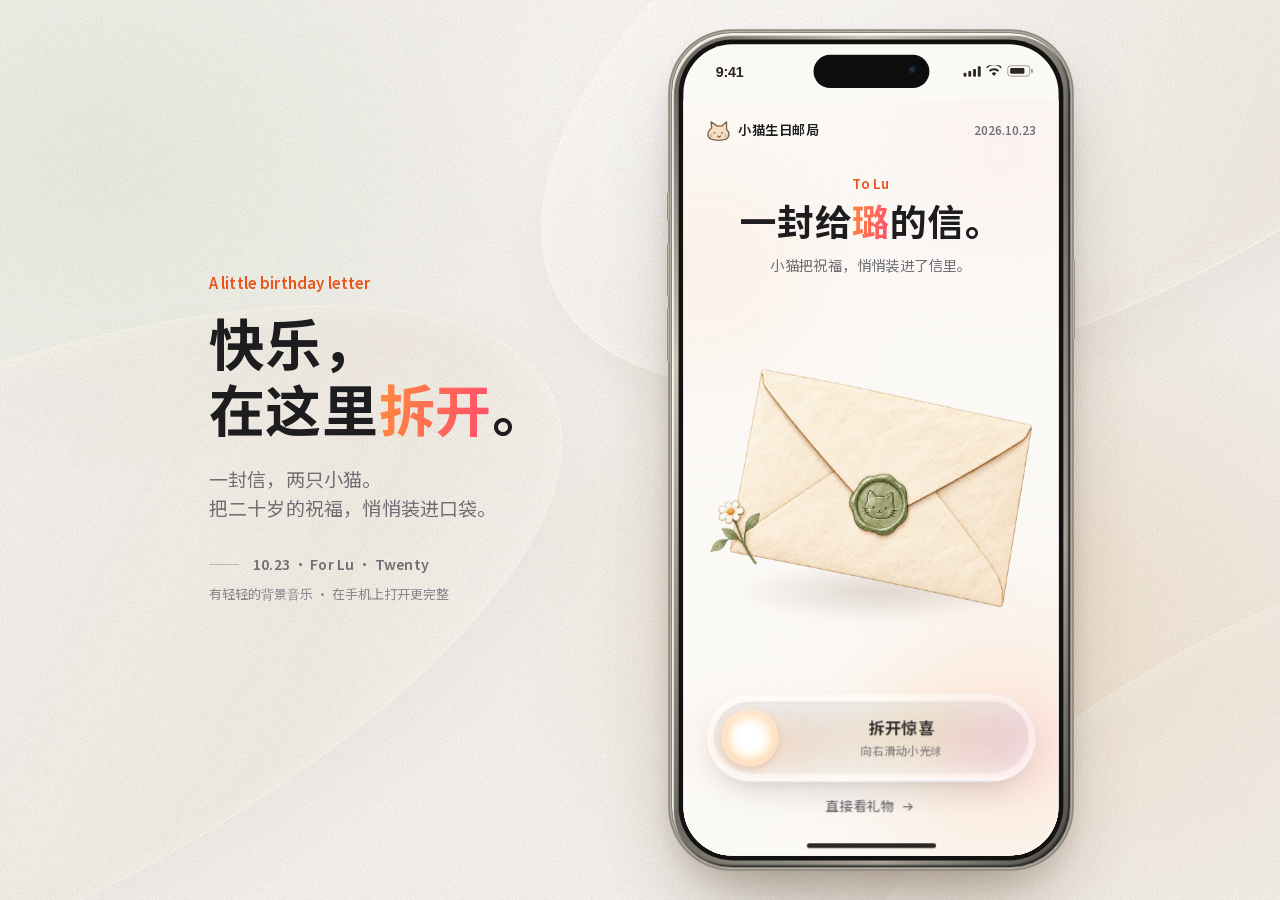
==== commit cc3c1b8c: "滑块换成发光小光球，滑过的轨道铺开闪烁的像素光点 Co-Authored-By: Claude Opus 5.5 <noreply@anthropic.com>" ====
--- a/gift.html
+++ b/gift.html
@@ -138,27 +138,28 @@
   background:linear-gradient(180deg,rgba(120,120,128,.16),rgba(120,120,128,.08));
   box-shadow:inset 0 1px 3px rgba(0,0,0,.08),inset 0 -1px 0 rgba(255,255,255,.6); }
 .switch-track::after { content:""; position:absolute; inset:0; border-radius:inherit; background:linear-gradient(180deg,rgba(255,255,255,.22),transparent 45%); pointer-events:none; }
-/* 橙色随圆钮从左向右铺开，越往右越饱满 */
-.switch-fill { position:absolute; left:0; top:0; bottom:0; width:calc(100% - var(--travel) * (1 - var(--slide))); border-radius:inherit; opacity:calc(var(--slide) * 1.15);
-  background:linear-gradient(100deg,#ffa25e,#ff7a33 60%,#ff6a2b); box-shadow:inset 0 1px 0 rgba(255,255,255,.35); }
-.switch-knob { position:absolute; left:8px; top:8px; display:grid; place-items:center; width:60px; height:60px; border-radius:50%; translate:calc(var(--travel) * var(--slide)) 0; cursor:grab; touch-action:none;
-  background:#fff;
-  box-shadow:0 3px 8px rgba(0,0,0,.15),0 3px 1px rgba(0,0,0,.06),0 0 0 .5px rgba(0,0,0,.04);
-  transition:scale .25s var(--ease-out); }
-.switch-knob svg { width:24px; height:24px; fill:none; stroke:var(--persimmon); stroke-width:2.2; stroke-linecap:round; stroke-linejoin:round; }
-.knob-check { opacity:0; transition:opacity .3s; }
-.switch.returning .switch-knob { transition:translate .6s var(--spring),scale .45s var(--spring),background .3s,box-shadow .3s; }
+/* 滑过的地方铺开一片闪烁的像素光点，越靠近光球越亮 */
+.switch-fill { position:absolute; left:0; top:0; bottom:0; width:calc(100% - var(--travel) * (1 - var(--slide))); border-radius:inherit; opacity:calc(var(--slide) * 1.6); overflow:hidden;
+  background:linear-gradient(100deg,#ffc79a,#ff9150 50%,#ff6236); box-shadow:inset 0 1px 0 rgba(255,255,255,.4),inset 0 -6px 14px -8px rgba(200,60,20,.35); }
+.switch-pixels { position:absolute; inset:0; width:100%; height:100%; }
+/* 圆钮：一颗发光的小光球，越往右越亮，四周的光芒慢慢转 */
+.switch-knob { --glow:calc(.25 + var(--slide) * .75); position:absolute; left:8px; top:8px; display:grid; place-items:center; width:60px; height:60px; border-radius:50%; translate:calc(var(--travel) * var(--slide)) 0; cursor:grab; touch-action:none;
+  background:radial-gradient(circle,#fff 0 30%,#fff7e8 44%,#ffe0bd 62%,#ffc89c 80%,#ffb886);
+  box-shadow:inset 0 0 6px rgba(255,255,255,.8),0 0 calc(8px + var(--slide) * 22px) calc(var(--slide) * 6px) rgba(255,178,110,var(--glow)),0 0 calc(var(--slide) * 50px) rgba(255,120,70,calc(var(--slide) * .55)),0 4px 10px -3px rgba(140,60,20,.25);
+  transition:scale .45s var(--spring); }
+.knob-rays { position:absolute; inset:-34%; border-radius:50%; pointer-events:none; opacity:var(--glow);
+  background:repeating-conic-gradient(from 0deg,rgba(255,255,255,.95) 0 1.4deg,transparent 1.4deg 11deg),repeating-conic-gradient(from 5deg,rgba(255,226,180,.8) 0 .9deg,transparent .9deg 17deg);
+  -webkit-mask:radial-gradient(circle,transparent 30%,#000 38%,rgba(0,0,0,.5) 52%,transparent 70%); mask:radial-gradient(circle,transparent 30%,#000 38%,rgba(0,0,0,.5) 52%,transparent 70%);
+  animation:raySpin 14s linear infinite; }
+.knob-rays::before { content:""; position:absolute; inset:0; border-radius:50%; background:repeating-conic-gradient(from 3deg,rgba(255,255,255,.7) 0 .8deg,transparent .8deg 23deg); animation:raySpin 9s linear infinite reverse; }
+@keyframes raySpin { to { rotate:360deg; } }
+.switch-knob svg { position:relative; z-index:1; width:24px; height:24px; }
+.knob-check { fill:none; stroke:var(--persimmon); stroke-width:2.4; stroke-linecap:round; stroke-linejoin:round; opacity:0; transition:opacity .3s; }
+.switch.returning .switch-knob { transition:translate .6s var(--spring),scale .45s var(--spring); }
 .switch.returning .switch-fill { transition:width .6s var(--spring),opacity .4s ease; }
-.switch-knob { transition:scale .45s var(--spring),background .3s,box-shadow .3s,-webkit-backdrop-filter .3s,backdrop-filter .3s; }
-/* 拖动时圆钮变成一颗透明玻璃珠：透出下面的橙色，只留亮边和高光 */
-.switch-knob::before,.switch-knob::after { content:""; position:absolute; border-radius:50%; pointer-events:none; opacity:0; transition:opacity .3s ease; }
-.switch-knob::before { inset:0; background:radial-gradient(42% 24% at 38% 16%,rgba(255,255,255,.9),rgba(255,255,255,0) 75%),radial-gradient(50% 22% at 60% 92%,rgba(255,255,255,.4),transparent 75%); }
-.switch-knob::after { inset:-1px; box-shadow:inset 1.5px 1px 0 rgba(255,236,214,.9),inset -1.5px -1px 0 rgba(255,214,236,.75); }
-.switch.dragging .switch-knob { cursor:grabbing; scale:1.14; background:rgba(255,255,255,.04);
-  -webkit-backdrop-filter:brightness(1.1) saturate(1.1); backdrop-filter:brightness(1.1) saturate(1.1);
-  box-shadow:inset 0 0 0 1.5px rgba(255,255,255,.95),inset 0 0 14px rgba(255,255,255,.3),0 0 0 .5px rgba(0,0,0,.05),0 10px 22px -6px rgba(140,50,20,.32); }
-.switch.dragging .switch-knob::before,.switch.dragging .switch-knob::after { opacity:1; }
+.switch.dragging .switch-knob { cursor:grabbing; }
 .switch.ready .switch-track { box-shadow:0 12px 28px -6px rgba(255,90,60,.5); }
+@media (prefers-reduced-motion:reduce) { .knob-rays,.knob-rays::before { animation:none; } }
 .switch.locked .knob-check { opacity:1; }
 .switch.locked .switch-knob { cursor:default; }
 .switch:focus-visible .switch-track { outline:2px solid var(--ink); outline-offset:4px; }
@@ -561,9 +562,9 @@
       <div class="dock glass">
         <div id="slider" class="switch" role="slider" tabindex="0" aria-label="向右滑，拆开惊喜" aria-describedby="slideHint" aria-valuemin="0" aria-valuemax="100" aria-valuenow="0" aria-valuetext="尚未拆开，向右滑动；键盘可按 End 完成">
           <span class="switch-track" aria-hidden="true">
-            <span class="switch-fill"></span>
-            <span class="dock-copy"><span id="slideTitle" class="dock-title">拆开惊喜</span><span id="slideHint" class="dock-hint">向右滑动白色圆点</span></span>
-            <span class="switch-knob"><svg viewBox="0 0 24 24" aria-hidden="true"><path class="knob-check" d="m6 12.5 4 4 8-9"/></svg></span>
+            <span class="switch-fill"><canvas class="switch-pixels" aria-hidden="true"></canvas></span>
+            <span class="dock-copy"><span id="slideTitle" class="dock-title">拆开惊喜</span><span id="slideHint" class="dock-hint">向右滑动小光球</span></span>
+            <span class="switch-knob"><i class="knob-rays" aria-hidden="true"></i><svg viewBox="0 0 24 24" aria-hidden="true"><path class="knob-check" d="m6 12.5 4 4 8-9"/></svg></span>
           </span>
         </div>
       </div>
@@ -818,15 +819,41 @@
 let slide = 0, drag = null, locked = false, travel = 0, opening = false, openGen = 0, openSize = null;
 
 function measureSlide() { travel = Math.max(0, track.clientWidth - knob.offsetWidth - 2 * knob.offsetLeft); slider.style.setProperty('--travel', travel + 'px'); }
+// 滑过的轨道：一格格像素光点随机闪烁，离光球越近越密越亮
+const pixels = (() => {
+  const cv = document.querySelector('.switch-pixels'), ctx = cv.getContext('2d'), CELL = 6, GAP = 1.5;
+  const COLORS = ['255,255,255', '255,244,214', '255,214,120', '255,170,200', '255,236,190'];
+  let seeds = [], raf = 0, until = 0, w = 0, h = 0;
+  function size() {
+    const r = cv.parentElement.parentElement.getBoundingClientRect(), d = Math.min(2, devicePixelRatio || 1);
+    if (!r.width || (r.width === w && r.height === h)) return; w = r.width; h = r.height;
+    cv.width = w * d; cv.height = h * d; cv.style.width = w + 'px'; ctx.setTransform(d, 0, 0, d, 0, 0);
+    seeds = []; for (let x = GAP; x < w; x += CELL + GAP) for (let y = GAP + 1; y < h - CELL; y += CELL + GAP) seeds.push({x, y, p: Math.random() * 6.28, s: .6 + Math.random() * 1.8, c: COLORS[Math.random() * COLORS.length | 0], k: Math.random()});
+  }
+  function frame(now) {
+    raf = 0; const fw = cv.parentElement.getBoundingClientRect().width;
+    ctx.clearRect(0, 0, w, h);
+    for (const q of seeds) {
+      if (q.x > fw - 20) continue;
+      const near = Math.pow(Math.max(0, q.x / Math.max(1, fw - 20)), 1.6), tw = .5 + .5 * Math.sin(now / 1000 * q.s * 2.4 + q.p);
+      const a = (q.k < .2 + near * .6 ? 1 : .18) * (.12 + near * .8) * tw;
+      if (a < .03) continue;
+      ctx.fillStyle = `rgba(${q.c},${a.toFixed(3)})`; ctx.fillRect(q.x, q.y, CELL, CELL);
+    }
+    if ((slide > 0 || now < until) && !document.hidden && cv.offsetParent) raf = requestAnimationFrame(frame);
+  }
+  return {wake() { if (reduced.matches) return; size(); until = performance.now() + 900; if (!raf) raf = requestAnimationFrame(frame); }};
+})();
 function setSlide(value, returning = false) {
   slide = clamp(value);
   slider.classList.toggle('returning', returning);
   slider.classList.toggle('ready', slide >= .9 && !locked);
   slider.style.setProperty('--slide', slide);
+  pixels.wake();
   slider.setAttribute('aria-valuenow', String(Math.round(slide * 100)));
   slider.setAttribute('aria-valuetext', locked ? '惊喜已拆开' : `已滑动 ${Math.round(slide * 100)}%，滑到最右侧拆开惊喜`);
   $('slideTitle').textContent = locked ? '惊喜已开启' : '拆开惊喜';
-  $('slideHint').textContent = locked ? '小猫正在送来祝福' : slide >= .9 ? '松手，拆开惊喜' : '向右滑动白色圆点';
+  $('slideHint').textContent = locked ? '小猫正在送来祝福' : slide >= .9 ? '松手，拆开惊喜' : '向右滑动小光球';
 }
 function resetSlide() { drag = null; knob.style.scale = ''; slider.classList.remove('dragging'); if (!locked) setSlide(0, true); }
 function restorePostcard() { if (postcard.parentElement !== postcardWrap) postcardWrap.appendChild(postcard); postcardWrap.classList.remove('travelling'); gift.classList.remove('flying'); }
@@ -901,8 +928,8 @@
   if (!reduced.matches) {
     const v = drag.lastT ? (e.clientX - drag.lastX) / Math.max(8, e.timeStamp - drag.lastT) : 0;
     drag.v = (drag.v || 0) * .6 + v * .4; drag.lastX = e.clientX; drag.lastT = e.timeStamp;
-    const k = Math.min(.12, Math.abs(drag.v) * .2);
-    knob.style.scale = `${(1.14 + k).toFixed(3)} ${(1.14 - k * .5).toFixed(3)}`;
+    const k = Math.min(.05, Math.abs(drag.v) * .1);
+    knob.style.scale = `${(1.06 + k).toFixed(3)} ${(1.06 - k * .5).toFixed(3)}`;
   }
 });
 slider.addEventListener('pointerup', e => {
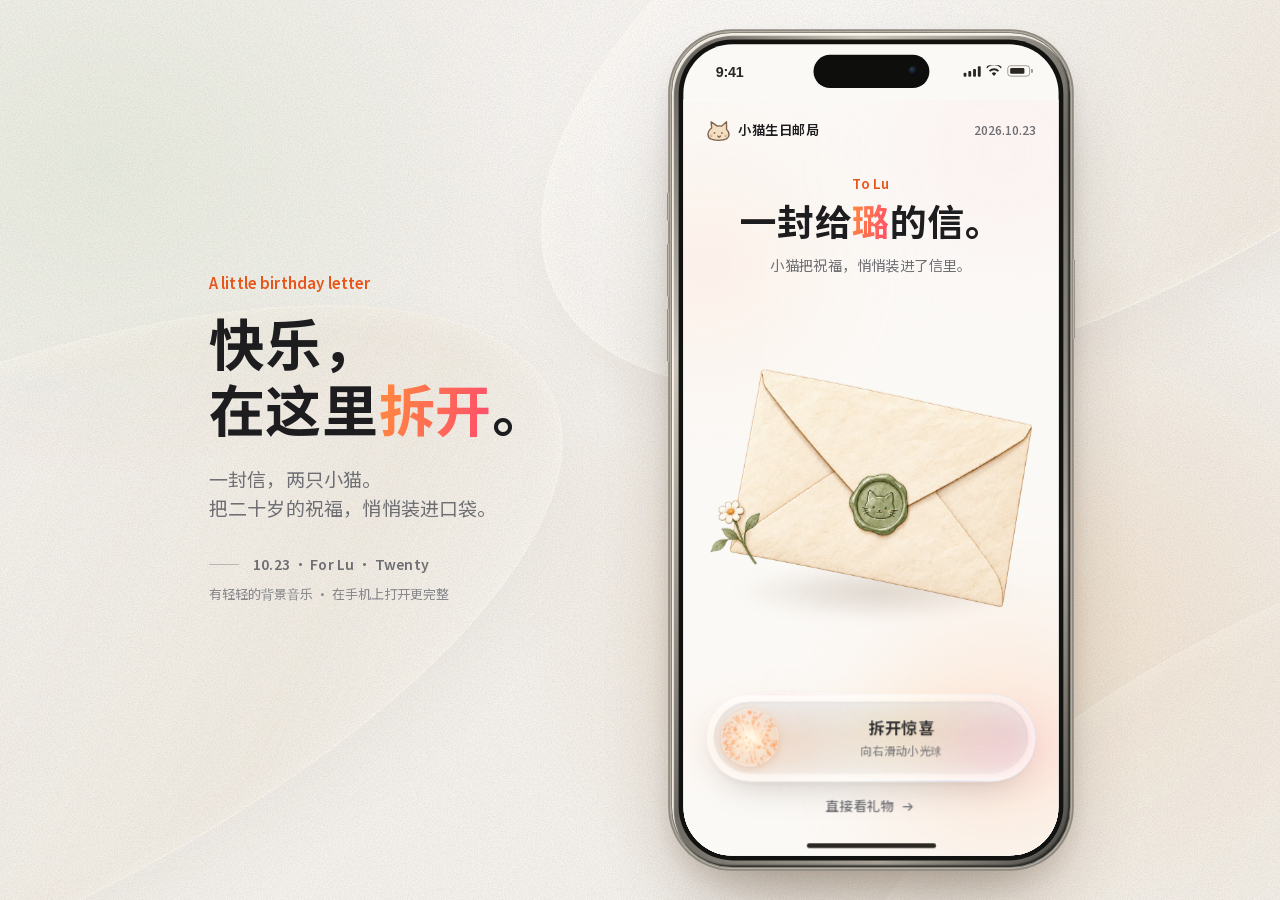
==== commit a2c75afe: "滑块圆钮复刻粒子光球（Glowing particle burst），标题加一道流光 Co-Authored-By: Claude Opus 5.5 <noreply@anthropic.com>" ====
--- a/gift.html
+++ b/gift.html
@@ -131,6 +131,10 @@
 .switch.returning .dock-copy { transition:opacity .45s ease; }
 .switch.locked .dock-copy { left:8px; right:72px; opacity:1; }
 .switch.locked .dock-title,.switch.locked .dock-hint { color:#fff; }
+.dock-title { background:linear-gradient(100deg,var(--ink) 0 38%,#ff8a3d 46%,#ffd9b0 50%,#ff8a3d 54%,var(--ink) 62%) 0 0/250% 100%; -webkit-background-clip:text; background-clip:text; -webkit-text-fill-color:transparent; animation:titleSheen 3.2s cubic-bezier(.45,0,.3,1) infinite; }
+.switch.locked .dock-title { background:none; -webkit-text-fill-color:#fff; animation:none; }
+@keyframes titleSheen { from { background-position:100% 0; } 70%,to { background-position:0 0; } }
+@media (prefers-reduced-motion:reduce) { .dock-title { animation:none; background-position:100% 0; } }
 .dock-title { display:block; font:600 17px/1.3 var(--sans); letter-spacing:.02em; color:var(--ink); white-space:nowrap; }
 .dock-hint { display:block; margin-top:4px; font:400 12px/1.5 var(--sans); letter-spacing:.02em; color:var(--ink-2); white-space:nowrap; transition:color .25s; }
 .switch { --slide:0; --travel:260px; position:relative; flex:1 1 auto; min-width:0; border-radius:40px; outline:none; touch-action:pan-y; -webkit-user-select:none; user-select:none; }
@@ -142,24 +146,19 @@
 .switch-fill { position:absolute; left:0; top:0; bottom:0; width:calc(100% - var(--travel) * (1 - var(--slide))); border-radius:inherit; opacity:calc(var(--slide) * 1.6); overflow:hidden;
   background:linear-gradient(100deg,#ffc79a,#ff9150 50%,#ff6236); box-shadow:inset 0 1px 0 rgba(255,255,255,.4),inset 0 -6px 14px -8px rgba(200,60,20,.35); }
 .switch-pixels { position:absolute; inset:0; width:100%; height:100%; }
-/* 圆钮：一颗发光的小光球，越往右越亮，四周的光芒慢慢转 */
-.switch-knob { --glow:calc(.25 + var(--slide) * .75); position:absolute; left:8px; top:8px; display:grid; place-items:center; width:60px; height:60px; border-radius:50%; translate:calc(var(--travel) * var(--slide)) 0; cursor:grab; touch-action:none;
-  background:radial-gradient(circle,#fff 0 30%,#fff7e8 44%,#ffe0bd 62%,#ffc89c 80%,#ffb886);
-  box-shadow:inset 0 0 6px rgba(255,255,255,.8),0 0 calc(8px + var(--slide) * 22px) calc(var(--slide) * 6px) rgba(255,178,110,var(--glow)),0 0 calc(var(--slide) * 50px) rgba(255,120,70,calc(var(--slide) * .55)),0 4px 10px -3px rgba(140,60,20,.25);
+/* 圆钮：一团会呼吸的粒子光球（光丝从中心迸出，聚在球面上） */
+.switch-knob { --glow:calc(.3 + var(--slide) * .7); position:absolute; left:8px; top:8px; display:grid; place-items:center; width:60px; height:60px; border-radius:50%; translate:calc(var(--travel) * var(--slide)) 0; cursor:grab; touch-action:none;
+  --bg:calc(1 - var(--slide) * .75); background:radial-gradient(circle,rgba(255,252,244,.95) 0 14%,rgba(255,232,206,calc(var(--bg) * .55)) 42%,rgba(255,206,170,calc(var(--bg) * .28)) 70%,rgba(255,196,160,calc(var(--bg) * .18)));
+  box-shadow:inset 0 0 0 .5px rgba(255,255,255,.7),0 0 calc(10px + var(--slide) * 22px) calc(var(--slide) * 5px) rgba(255,176,104,var(--glow)),0 0 calc(var(--slide) * 48px) rgba(255,120,70,calc(var(--slide) * .5)),0 4px 12px -4px rgba(140,60,20,.22);
   transition:scale .45s var(--spring); }
-.knob-rays { position:absolute; inset:-34%; border-radius:50%; pointer-events:none; opacity:var(--glow);
-  background:repeating-conic-gradient(from 0deg,rgba(255,255,255,.95) 0 1.4deg,transparent 1.4deg 11deg),repeating-conic-gradient(from 5deg,rgba(255,226,180,.8) 0 .9deg,transparent .9deg 17deg);
-  -webkit-mask:radial-gradient(circle,transparent 30%,#000 38%,rgba(0,0,0,.5) 52%,transparent 70%); mask:radial-gradient(circle,transparent 30%,#000 38%,rgba(0,0,0,.5) 52%,transparent 70%);
-  animation:raySpin 14s linear infinite; }
-.knob-rays::before { content:""; position:absolute; inset:0; border-radius:50%; background:repeating-conic-gradient(from 3deg,rgba(255,255,255,.7) 0 .8deg,transparent .8deg 23deg); animation:raySpin 9s linear infinite reverse; }
-@keyframes raySpin { to { rotate:360deg; } }
+.knob-burst { position:absolute; left:-12%; top:-12%; width:124%; height:124%; pointer-events:none; }
 .switch-knob svg { position:relative; z-index:1; width:24px; height:24px; }
 .knob-check { fill:none; stroke:var(--persimmon); stroke-width:2.4; stroke-linecap:round; stroke-linejoin:round; opacity:0; transition:opacity .3s; }
 .switch.returning .switch-knob { transition:translate .6s var(--spring),scale .45s var(--spring); }
 .switch.returning .switch-fill { transition:width .6s var(--spring),opacity .4s ease; }
 .switch.dragging .switch-knob { cursor:grabbing; }
 .switch.ready .switch-track { box-shadow:0 12px 28px -6px rgba(255,90,60,.5); }
-@media (prefers-reduced-motion:reduce) { .knob-rays,.knob-rays::before { animation:none; } }
+
 .switch.locked .knob-check { opacity:1; }
 .switch.locked .switch-knob { cursor:default; }
 .switch:focus-visible .switch-track { outline:2px solid var(--ink); outline-offset:4px; }
@@ -564,7 +563,7 @@
           <span class="switch-track" aria-hidden="true">
             <span class="switch-fill"><canvas class="switch-pixels" aria-hidden="true"></canvas></span>
             <span class="dock-copy"><span id="slideTitle" class="dock-title">拆开惊喜</span><span id="slideHint" class="dock-hint">向右滑动小光球</span></span>
-            <span class="switch-knob"><i class="knob-rays" aria-hidden="true"></i><svg viewBox="0 0 24 24" aria-hidden="true"><path class="knob-check" d="m6 12.5 4 4 8-9"/></svg></span>
+            <span class="switch-knob"><canvas class="knob-burst" aria-hidden="true"></canvas><svg viewBox="0 0 24 24" aria-hidden="true"><path class="knob-check" d="m6 12.5 4 4 8-9"/></svg></span>
           </span>
         </div>
       </div>
@@ -819,6 +818,55 @@
 let slide = 0, drag = null, locked = false, travel = 0, opening = false, openGen = 0, openSize = null;
 
 function measureSlide() { travel = Math.max(0, track.clientWidth - knob.offsetWidth - 2 * knob.offsetLeft); slider.style.setProperty('--travel', travel + 'px'); }
+// 圆钮里的粒子光球：光丝从中心迸射出去，越到球面越慢、越密，整颗球缓缓自转
+const knobBurst = (() => {
+  const cv = document.querySelector('.knob-burst'), ctx = cv.getContext('2d'), N = 260, parts = [];
+  let raf = 0, size = 0, spin = 0, last = 0;
+  function seed(q, fresh) {
+    const u = Math.random() * 2 - 1, a = Math.random() * 6.283, k = Math.sqrt(1 - u * u);
+    q.x = k * Math.cos(a); q.y = u; q.z = k * Math.sin(a);
+    q.t = fresh ? Math.random() : 0; q.v = .35 + Math.random() * .55; q.w = .6 + Math.random() * 1.1;
+  }
+  for (let i = 0; i < N; i++) { const q = {}; seed(q, true); parts.push(q); }
+  function fit() {
+    const r = cv.getBoundingClientRect(), d = Math.min(2, devicePixelRatio || 1);
+    if (!r.width || r.width === size) return; size = r.width;
+    cv.width = cv.height = Math.round(size * d); ctx.setTransform(d, 0, 0, d, 0, 0);
+  }
+  const ease = t => 1 - Math.pow(1 - t, 3.4);
+  function frame(now) {
+    raf = 0; fit();
+    const dt = Math.min(.05, (now - (last || now)) / 1000); last = now;
+    const s = slide, boost = 1 + s * 1.6, c = size / 2, R = size * .4;
+    spin += dt * (.35 + s * .9);
+    const cs = Math.cos(spin), sn = Math.sin(spin);
+    ctx.clearRect(0, 0, size, size);
+    // 中心的白热光核，微微闪烁
+    const flick = .85 + .15 * Math.sin(now / 90) * Math.sin(now / 37);
+    let g = ctx.createRadialGradient(c, c, 0, c, c, R * (.55 + s * .25));
+    g.addColorStop(0, `rgba(255,255,255,${.95 * flick})`); g.addColorStop(.35, `rgba(255,236,200,${.7 * flick})`); g.addColorStop(1, 'rgba(255,170,100,0)');
+    ctx.fillStyle = g; ctx.beginPath(); ctx.arc(c, c, R, 0, 6.283); ctx.fill();
+    ctx.lineCap = 'round';
+    for (const q of parts) {
+      q.t += dt * q.v * .9 * boost;
+      if (q.t >= 1) seed(q, false);
+      const x = q.x * cs - q.z * sn, z = q.x * sn + q.z * cs, y = q.y;
+      const r1 = ease(q.t), r0 = ease(Math.max(0, q.t - .09 * q.w)), depth = .55 + .45 * (z + 1) / 2;
+      const fade = Math.min(1, q.t * 5) * (1 - Math.pow(q.t, 9)) * depth;
+      if (fade < .04) continue;
+      const hot = 1 - r1;
+      // 越靠近光核越白；外圈在静止时是橘色，滑动后渐渐变成白金色，压在橙色上也看得清
+      const m = Math.min(1, hot * 2 + s * .9);
+      ctx.strokeStyle = `rgba(255,${138 + 112 * m | 0},${61 + 170 * m | 0},${fade})`;
+      ctx.lineWidth = (.7 + .9 * depth) * (size / 74);
+      ctx.beginPath(); ctx.moveTo(c + x * R * r0, c + y * R * r0); ctx.lineTo(c + x * R * r1, c + y * R * r1); ctx.stroke();
+    }
+    if (!document.hidden && cv.offsetParent && !reduced.matches) raf = requestAnimationFrame(frame);
+  }
+  return {wake() { if (!raf) { last = 0; raf = requestAnimationFrame(frame); } }};
+})();
+knobBurst.wake();
+document.addEventListener('visibilitychange', () => { if (!document.hidden) knobBurst.wake(); });
 // 滑过的轨道：一格格像素光点随机闪烁，离光球越近越密越亮
 const pixels = (() => {
   const cv = document.querySelector('.switch-pixels'), ctx = cv.getContext('2d'), CELL = 6, GAP = 1.5;
@@ -849,7 +897,7 @@
   slider.classList.toggle('returning', returning);
   slider.classList.toggle('ready', slide >= .9 && !locked);
   slider.style.setProperty('--slide', slide);
-  pixels.wake();
+  pixels.wake(); knobBurst.wake();
   slider.setAttribute('aria-valuenow', String(Math.round(slide * 100)));
   slider.setAttribute('aria-valuetext', locked ? '惊喜已拆开' : `已滑动 ${Math.round(slide * 100)}%，滑到最右侧拆开惊喜`);
   $('slideTitle').textContent = locked ? '惊喜已开启' : '拆开惊喜';
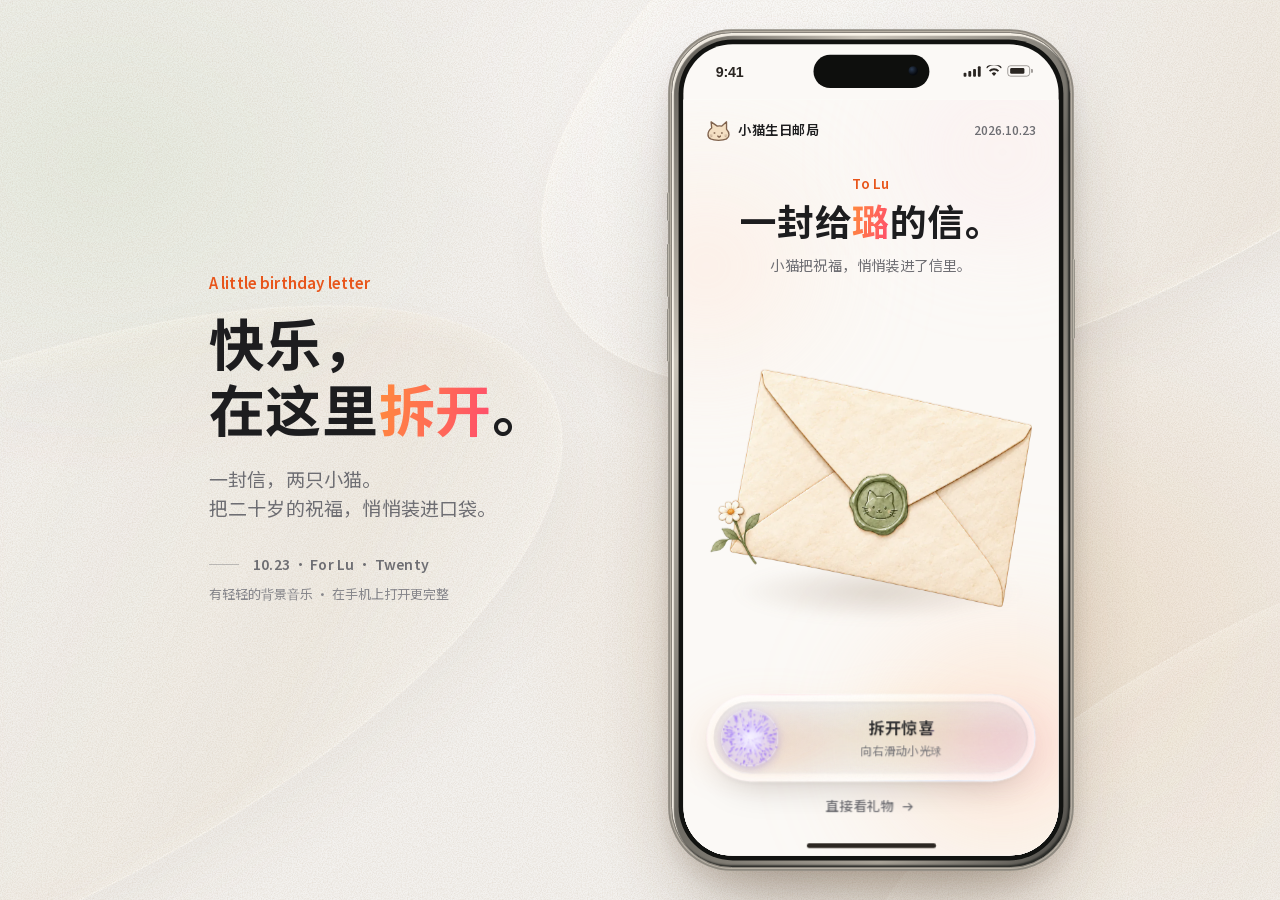
==== commit 3913b53a: "滑块改用 galaxy 原版紫色配色 Co-Authored-By: Claude Opus 5.5 <noreply@anthropic.com>" ====
--- a/gift.html
+++ b/gift.html
@@ -131,7 +131,7 @@
 .switch.returning .dock-copy { transition:opacity .45s ease; }
 .switch.locked .dock-copy { left:8px; right:72px; opacity:1; }
 .switch.locked .dock-title,.switch.locked .dock-hint { color:#fff; }
-.dock-title { background:linear-gradient(100deg,var(--ink) 0 38%,#ff8a3d 46%,#ffd9b0 50%,#ff8a3d 54%,var(--ink) 62%) 0 0/250% 100%; -webkit-background-clip:text; background-clip:text; -webkit-text-fill-color:transparent; animation:titleSheen 3.2s cubic-bezier(.45,0,.3,1) infinite; }
+.dock-title { background:linear-gradient(100deg,var(--ink) 0 38%,#8b5cf6 46%,#e3d6ff 50%,#8b5cf6 54%,var(--ink) 62%) 0 0/250% 100%; -webkit-background-clip:text; background-clip:text; -webkit-text-fill-color:transparent; animation:titleSheen 3.2s cubic-bezier(.45,0,.3,1) infinite; }
 .switch.locked .dock-title { background:none; -webkit-text-fill-color:#fff; animation:none; }
 @keyframes titleSheen { from { background-position:100% 0; } 70%,to { background-position:0 0; } }
 @media (prefers-reduced-motion:reduce) { .dock-title { animation:none; background-position:100% 0; } }
@@ -144,20 +144,20 @@
 .switch-track::after { content:""; position:absolute; inset:0; border-radius:inherit; background:linear-gradient(180deg,rgba(255,255,255,.22),transparent 45%); pointer-events:none; }
 /* 滑过的地方铺开一片闪烁的像素光点，越靠近光球越亮 */
 .switch-fill { position:absolute; left:0; top:0; bottom:0; width:calc(100% - var(--travel) * (1 - var(--slide))); border-radius:inherit; opacity:calc(var(--slide) * 1.6); overflow:hidden;
-  background:linear-gradient(100deg,#ffc79a,#ff9150 50%,#ff6236); box-shadow:inset 0 1px 0 rgba(255,255,255,.4),inset 0 -6px 14px -8px rgba(200,60,20,.35); }
+  background:linear-gradient(100deg,#2b1d5c,#3d2589 55%,#5a33c2); box-shadow:inset 0 1px 0 rgba(255,255,255,.25),inset 0 -6px 14px -8px rgba(20,10,60,.6); }
 .switch-pixels { position:absolute; inset:0; width:100%; height:100%; }
 /* 圆钮：一团会呼吸的粒子光球（光丝从中心迸出，聚在球面上） */
 .switch-knob { --glow:calc(.3 + var(--slide) * .7); position:absolute; left:8px; top:8px; display:grid; place-items:center; width:60px; height:60px; border-radius:50%; translate:calc(var(--travel) * var(--slide)) 0; cursor:grab; touch-action:none;
-  --bg:calc(1 - var(--slide) * .75); background:radial-gradient(circle,rgba(255,252,244,.95) 0 14%,rgba(255,232,206,calc(var(--bg) * .55)) 42%,rgba(255,206,170,calc(var(--bg) * .28)) 70%,rgba(255,196,160,calc(var(--bg) * .18)));
-  box-shadow:inset 0 0 0 .5px rgba(255,255,255,.7),0 0 calc(10px + var(--slide) * 22px) calc(var(--slide) * 5px) rgba(255,176,104,var(--glow)),0 0 calc(var(--slide) * 48px) rgba(255,120,70,calc(var(--slide) * .5)),0 4px 12px -4px rgba(140,60,20,.22);
+  --bg:calc(1 - var(--slide) * .75); background:radial-gradient(circle,rgba(250,248,255,.95) 0 14%,rgba(222,210,255,calc(var(--bg) * .55)) 42%,rgba(190,170,255,calc(var(--bg) * .3)) 70%,rgba(170,150,250,calc(var(--bg) * .2)));
+  box-shadow:inset 0 0 0 .5px rgba(255,255,255,.7),0 0 calc(10px + var(--slide) * 22px) calc(var(--slide) * 5px) rgba(176,150,255,var(--glow)),0 0 calc(var(--slide) * 48px) rgba(130,90,255,calc(var(--slide) * .55)),0 4px 12px -4px rgba(50,30,120,.25);
   transition:scale .45s var(--spring); }
 .knob-burst { position:absolute; left:-12%; top:-12%; width:124%; height:124%; pointer-events:none; }
 .switch-knob svg { position:relative; z-index:1; width:24px; height:24px; }
-.knob-check { fill:none; stroke:var(--persimmon); stroke-width:2.4; stroke-linecap:round; stroke-linejoin:round; opacity:0; transition:opacity .3s; }
+.knob-check { fill:none; stroke:#6d3fd6; stroke-width:2.4; stroke-linecap:round; stroke-linejoin:round; opacity:0; transition:opacity .3s; }
 .switch.returning .switch-knob { transition:translate .6s var(--spring),scale .45s var(--spring); }
 .switch.returning .switch-fill { transition:width .6s var(--spring),opacity .4s ease; }
 .switch.dragging .switch-knob { cursor:grabbing; }
-.switch.ready .switch-track { box-shadow:0 12px 28px -6px rgba(255,90,60,.5); }
+.switch.ready .switch-track { box-shadow:0 12px 28px -6px rgba(110,70,230,.55); }
 
 .switch.locked .knob-check { opacity:1; }
 .switch.locked .switch-knob { cursor:default; }
@@ -844,7 +844,7 @@
     // 中心的白热光核，微微闪烁
     const flick = .85 + .15 * Math.sin(now / 90) * Math.sin(now / 37);
     let g = ctx.createRadialGradient(c, c, 0, c, c, R * (.55 + s * .25));
-    g.addColorStop(0, `rgba(255,255,255,${.95 * flick})`); g.addColorStop(.35, `rgba(255,236,200,${.7 * flick})`); g.addColorStop(1, 'rgba(255,170,100,0)');
+    g.addColorStop(0, `rgba(255,255,255,${.95 * flick})`); g.addColorStop(.35, `rgba(225,215,255,${.7 * flick})`); g.addColorStop(1, 'rgba(150,110,255,0)');
     ctx.fillStyle = g; ctx.beginPath(); ctx.arc(c, c, R, 0, 6.283); ctx.fill();
     ctx.lineCap = 'round';
     for (const q of parts) {
@@ -855,9 +855,9 @@
       const fade = Math.min(1, q.t * 5) * (1 - Math.pow(q.t, 9)) * depth;
       if (fade < .04) continue;
       const hot = 1 - r1;
-      // 越靠近光核越白；外圈在静止时是橘色，滑动后渐渐变成白金色，压在橙色上也看得清
+      // 越靠近光核越白；外圈在静止时是紫色，滑动后渐渐变成淡紫白，压在深紫上也看得清
       const m = Math.min(1, hot * 2 + s * .9);
-      ctx.strokeStyle = `rgba(255,${138 + 112 * m | 0},${61 + 170 * m | 0},${fade})`;
+      ctx.strokeStyle = `rgba(${139 + 106 * m | 0},${92 + 148 * m | 0},${246 + 9 * m | 0},${fade})`;
       ctx.lineWidth = (.7 + .9 * depth) * (size / 74);
       ctx.beginPath(); ctx.moveTo(c + x * R * r0, c + y * R * r0); ctx.lineTo(c + x * R * r1, c + y * R * r1); ctx.stroke();
     }
@@ -870,7 +870,7 @@
 // 滑过的轨道：一格格像素光点随机闪烁，离光球越近越密越亮
 const pixels = (() => {
   const cv = document.querySelector('.switch-pixels'), ctx = cv.getContext('2d'), CELL = 6, GAP = 1.5;
-  const COLORS = ['255,255,255', '255,244,214', '255,214,120', '255,170,200', '255,236,190'];
+  const COLORS = ['255,255,255', '200,170,255', '150,120,255', '255,140,220', '130,170,255', '230,210,255'];
   let seeds = [], raf = 0, until = 0, w = 0, h = 0;
   function size() {
     const r = cv.parentElement.parentElement.getBoundingClientRect(), d = Math.min(2, devicePixelRatio || 1);
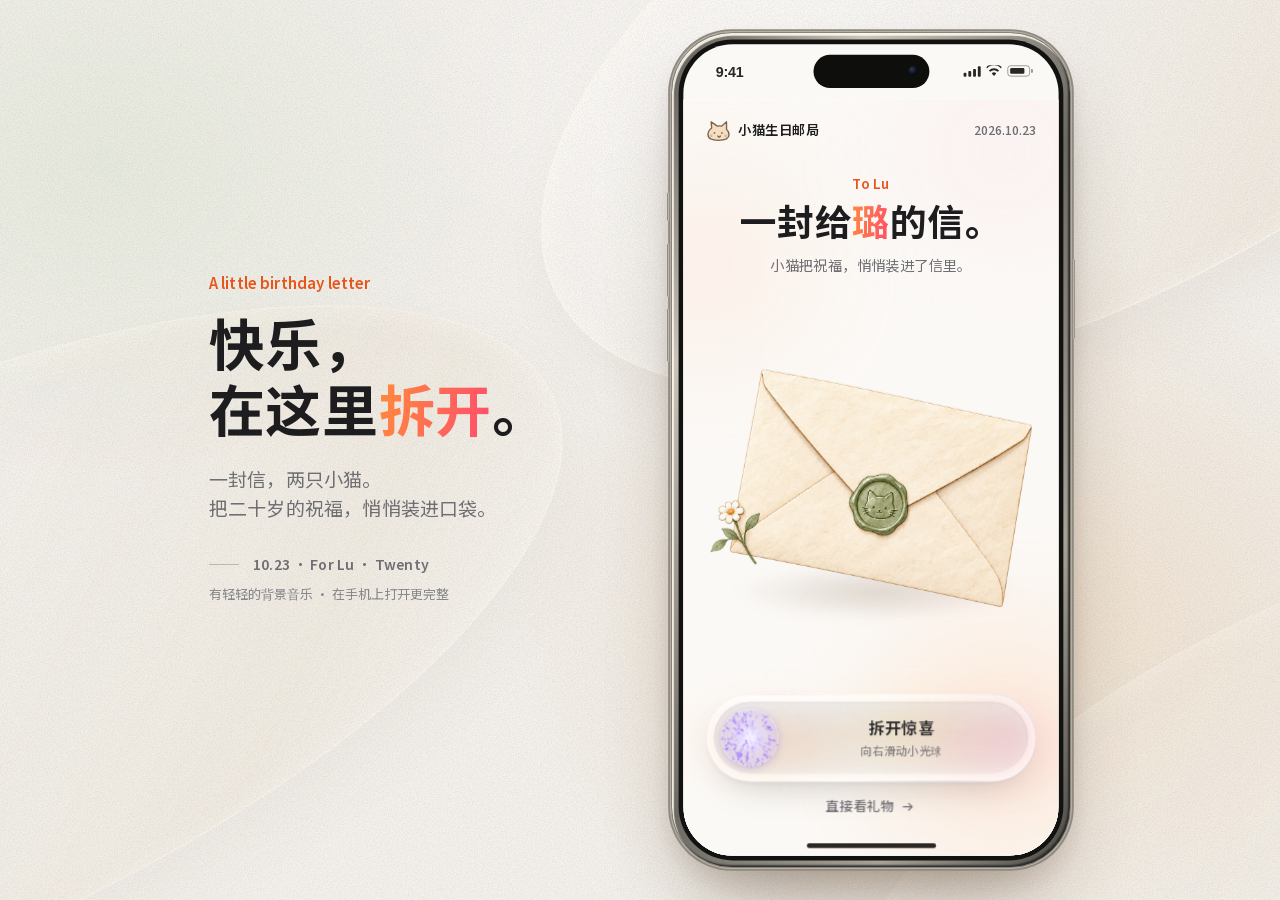
==== commit 76841580: "修复最后贺卡在光点落下时突然摆正再弹回去 Co-Authored-By: Claude Opus 5.5 <noreply@anthropic.com>" ====
--- a/gift.html
+++ b/gift.html
@@ -1210,7 +1210,8 @@
     ], {duration: s1 < 1 ? 700 : 820, easing: 'cubic-bezier(.45,0,.2,1)'}).finished.catch(() => {}).then(() => {
       dot.remove();
       if (toEl === orbit.querySelector('.orbit-core b')) bloomCore();
-      toEl.animate([{transform: 'scale(1)'}, {transform: 'scale(1.08)', offset: .35}, {transform: 'scale(1)'}], {duration: 520, easing: 'cubic-bezier(.3,1.5,.5,1)'});
+      // 只动 scale，不覆盖元素自己的 transform（贺卡本来就斜着 -3°，覆盖后会突然摆正再弹回去）
+      toEl.animate([{scale: '1'}, {scale: toEl === finalCard ? '1.03' : '1.08', offset: .35}, {scale: '1'}], {duration: 520, easing: 'cubic-bezier(.3,1.5,.5,1)'});
     });
   });
 }
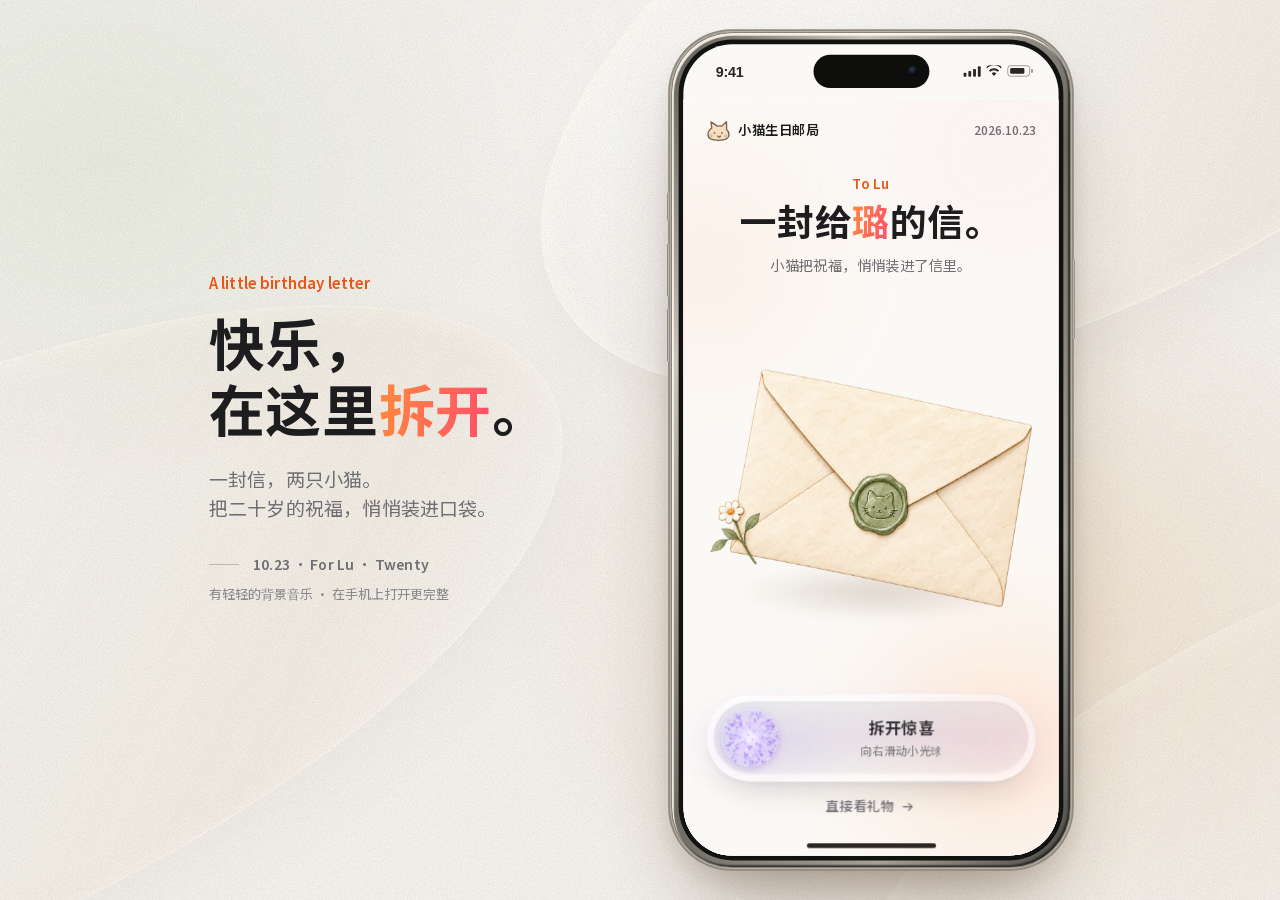
==== commit 4164bfd7: "第三段夜空加初雪，点亮星星时雪花被光推开；滑块周围光晕改成淡紫 Co-Authored-By: Claude Opus 5.5 <noreply@anthropic.com>" ====
--- a/gift.html
+++ b/gift.html
@@ -119,6 +119,7 @@
 .entrance-actions::before,.stage-controls::before,.extras::before { content:""; position:absolute; z-index:-1; pointer-events:none; filter:blur(22px);
   background:radial-gradient(38% 55% at 22% 50%,rgba(255,150,90,.5),transparent 72%),radial-gradient(36% 55% at 60% 40%,rgba(255,206,120,.4),transparent 72%),radial-gradient(38% 55% at 86% 55%,rgba(255,110,160,.42),transparent 72%); }
 .entrance-actions::before { left:-6%; right:-6%; top:-8%; height:82%; opacity:.5; }
+.entrance-actions::before { background:radial-gradient(38% 55% at 22% 50%,rgba(160,130,255,.42),transparent 72%),radial-gradient(36% 55% at 60% 40%,rgba(205,185,255,.4),transparent 72%),radial-gradient(38% 55% at 86% 55%,rgba(255,150,210,.32),transparent 72%); }
 .stage-controls { position:relative; }
 .stage-controls::before { left:-4%; right:-4%; top:-30%; bottom:-30%; opacity:.75; }
 .extras { position:relative; }
@@ -269,7 +270,7 @@
 @keyframes sheetUp { from { opacity:0; transform:translateY(56px) scale(.97); } }
 @keyframes fadeIn { from { opacity:0; } }
 .experience::backdrop { background:transparent; }
-.stage-bg { position:absolute; inset:0; }
+.stage-bg { position:absolute; inset:0; z-index:0; }
 .stage-bg i { position:absolute; inset:0; opacity:0; z-index:0; transition:opacity .9s ease; }
 .stage-bg i.was { opacity:1; transition:none; }
 .bg-joy { background:radial-gradient(90% 50% at 100% 100%,rgba(255,150,90,.2),transparent 65%),radial-gradient(70% 40% at 0% 0%,rgba(255,220,200,.35),transparent 65%),var(--paper); }
@@ -281,6 +282,9 @@
 .stage-morph-label { position:fixed; display:grid; place-items:center; padding-right:18px; color:#fff; font:600 16px/1 var(--sans); letter-spacing:.02em; }
 .core-wave { position:absolute; inset:24%; z-index:1; border-radius:50%; pointer-events:none; border:2px solid rgba(255,138,61,.55); box-shadow:0 0 24px rgba(255,120,80,.45),inset 0 0 18px rgba(255,180,140,.4); }
 .stage-token { position:fixed; z-index:8; left:0; top:0; width:28px; height:28px; margin:-14px 0 0 -14px; border-radius:50%; pointer-events:none; }
+/* 夜空里的初雪：只在点亮星星那一段出现 */
+.snow-canvas { position:absolute; inset:0; width:100%; height:100%; pointer-events:none; opacity:0; transition:opacity 1s ease; }
+.experience[data-scene="2"] .snow-canvas { opacity:1; }
 .depth-canvas { position:absolute; inset:0; z-index:5; width:100%; height:100%; pointer-events:none; }
 .stage { position:relative; z-index:1; display:flex; flex-direction:column; width:100%; max-width:480px; height:100%; margin:0 auto; padding:max(4px,env(safe-area-inset-top)) 0 max(12px,env(safe-area-inset-bottom)); transition:color .5s .35s; }
 .stage-head { display:flex; align-items:center; justify-content:space-between; height:58px; padding:0 16px 0 24px; flex-shrink:0; }
@@ -627,6 +631,7 @@
     <div class="stage-morph" aria-hidden="true"></div>
     <div class="stage-bg" aria-hidden="true"><i class="bg-joy"></i><i class="bg-wish"></i><i class="bg-night"></i><i class="bg-dawn"></i></div>
     <canvas id="depthCanvas" class="depth-canvas" aria-hidden="true" hidden></canvas>
+    <canvas id="snowCanvas" class="snow-canvas" aria-hidden="true"></canvas>
     <div class="stage">
       <div class="stage-head">
         <span class="brand small"><img src="assets/brand.svg" alt="" width="22" height="22">给璐的生日惊喜</span>
@@ -1101,7 +1106,7 @@
 
 function cancelScene() {
   ++sceneGen; sceneBusy = false; joyDrag = null; orbitDrag = null; spin = 0;
-  cancelGroup('scene'); spinLoop.stop(); starLoop.stop(); depthLoop.stop(); depthTime = null; $('depthCanvas').hidden = true;
+  cancelGroup('scene'); spinLoop.stop(); starLoop.stop(); snowLoop.stop(); depthLoop.stop(); depthTime = null; $('depthCanvas').hidden = true;
   orbit.classList.remove('dragging'); joyDot.classList.remove('grabbing');
   document.querySelectorAll('.final-cat.pet').forEach(c => { clearTimeout(c._petTimer); c.classList.remove('pet'); });
 }
@@ -1565,7 +1570,7 @@
   $('starFallback').hidden = !!glyph || count !== 3;
 }
 function enterStars() {
-  buildGlyph(); renderStarButtons(); resizeStars();
+  buildGlyph(); renderStarButtons(); resizeStars(); startSnow();
   if (state.done[2]) { $('stageStatus').textContent = '这一片星光属于你，用手指拨一拨。'; revealCopy($('starBlessing'), 520); }
   else checkStarsStill();
 }
@@ -1591,8 +1596,67 @@
 starButtons.forEach((button, i) => button.addEventListener('click', () => {
   if (state.stars[i] || state.scene !== 2) return;
   state.stars[i] = true; renderStarButtons(); revealCopy($('starCount'));
-  starLoop.start(); checkStarsStill();
+  starLoop.start(); checkStarsStill(); snowPulse(button);
 }));
+
+/* --- 第三段的初雪：近大远小慢慢飘落，点亮星星时被光推开、闪一下 --- */
+const snowCanvas = $('snowCanvas');
+let nctx = null; try { nctx = snowCanvas.getContext('2d'); } catch { nctx = null; }
+const flakes = []; let nw = 0, nh = 0;
+function sizeSnow() {
+  const w = snowCanvas.clientWidth, h = snowCanvas.clientHeight, d = Math.min(devicePixelRatio || 1, 2);
+  if (!w || (w === nw && h === nh)) return; nw = w; nh = h;
+  snowCanvas.width = Math.round(w * d); snowCanvas.height = Math.round(h * d); nctx.setTransform(d, 0, 0, d, 0, 0);
+  if (!flakes.length) for (let i = 0; i < Math.round(w * h / 7000); i++) flakes.push(newFlake(true));
+}
+function newFlake(anywhere) {
+  const z = Math.random(), crystal = z > .9;
+  return {x: Math.random() * nw, y: anywhere ? Math.random() * nh : -10, z, r: crystal ? 3.2 + z * 2 : .6 + z * 1.7, crystal, vx: 0, vy: 0, ph: Math.random() * 6.28, rot: Math.random() * 6.28, glint: 0};
+}
+function drawFlake(f) {
+  const a = (.25 + f.z * .5) + f.glint * .6;
+  if (f.crystal) {
+    nctx.save(); nctx.translate(f.x, f.y); nctx.rotate(f.rot); nctx.strokeStyle = `rgba(255,255,255,${Math.min(1, a)})`; nctx.lineWidth = .9; nctx.lineCap = 'round';
+    nctx.beginPath();
+    for (let k = 0; k < 6; k++) { const ang = k * Math.PI / 3, cx = Math.cos(ang), sy = Math.sin(ang), b = f.r * .55;
+      nctx.moveTo(0, 0); nctx.lineTo(cx * f.r, sy * f.r);
+      nctx.moveTo(cx * b, sy * b); nctx.lineTo(cx * b + Math.cos(ang + .7) * f.r * .32, sy * b + Math.sin(ang + .7) * f.r * .32);
+      nctx.moveTo(cx * b, sy * b); nctx.lineTo(cx * b + Math.cos(ang - .7) * f.r * .32, sy * b + Math.sin(ang - .7) * f.r * .32); }
+    nctx.stroke(); nctx.restore();
+    return;
+  }
+  const g = nctx.createRadialGradient(f.x, f.y, 0, f.x, f.y, f.r * 2.4); g.addColorStop(0, `rgba(235,240,255,${a * .35})`); g.addColorStop(1, 'rgba(235,240,255,0)');
+  nctx.fillStyle = g; nctx.beginPath(); nctx.arc(f.x, f.y, f.r * 2.4, 0, 6.283); nctx.fill();
+  nctx.fillStyle = `rgba(255,255,255,${Math.min(1, a)})`; nctx.beginPath(); nctx.arc(f.x, f.y, f.r, 0, 6.283); nctx.fill();
+}
+function stepSnow(dt, now) {
+  if (!nctx) return false;
+  sizeSnow(); nctx.clearRect(0, 0, nw, nh);
+  const k = dt / 16;
+  for (let i = 0; i < flakes.length; i++) {
+    const f = flakes[i];
+    f.vx *= .94; f.vy *= .94; f.glint *= .965;
+    f.x += (Math.sin(now / 1600 + f.ph) * (.15 + f.z * .25) + f.vx) * k;
+    f.y += ((.25 + f.z * .75) + f.vy) * k;
+    f.rot += .004 * k;
+    if (f.y > nh + 12 || f.x < -20 || f.x > nw + 20) flakes[i] = newFlake(false);
+    drawFlake(flakes[i]);
+  }
+}
+const snowLoop = makeLoop(stepSnow, () => stageActive() && state.scene === 2 && !reduced.matches);
+function startSnow() {
+  if (!nctx) return;
+  if (reduced.matches) { sizeSnow(); nctx.clearRect(0, 0, nw, nh); flakes.forEach(drawFlake); return; }
+  snowLoop.start();
+}
+// 星星亮起：附近的雪花被光轻轻推开，并闪一下
+function snowPulse(el) {
+  const r = el.getBoundingClientRect(), c = snowCanvas.getBoundingClientRect(), x = r.left + r.width / 2 - c.left, y = r.top + r.height / 2 - c.top;
+  for (const f of flakes) {
+    const dx = f.x - x, dy = f.y - y, d = Math.hypot(dx, dy) || 1;
+    if (d < 170) { const p = (1 - d / 170) * 3.2; f.vx += dx / d * p; f.vy += dy / d * p - .6; f.glint = Math.max(f.glint, 1 - d / 170); }
+  }
+}
 
 /* --- 进入第三段：短暂的透视线框过渡 --- */
 const depthCanvas = $('depthCanvas');
@@ -1758,10 +1822,10 @@
     if (canPlay(group)) a.play(); else a.pause();
   }
   if (stageActive()) {
-    if (state.scene === 2 && !reduced.matches) starLoop.start();
+    if (state.scene === 2 && !reduced.matches) { starLoop.start(); snowLoop.start(); }
     if (depthTime !== null) depthLoop.start();
     if (state.scene === 1 && Math.abs(spin) > .01) spinLoop.start();
-  } else { starLoop.stop(); depthLoop.stop(); spinLoop.stop(); }
+  } else { starLoop.stop(); snowLoop.stop(); depthLoop.stop(); spinLoop.stop(); }
 }
 function onResize() {
   measureSlide();
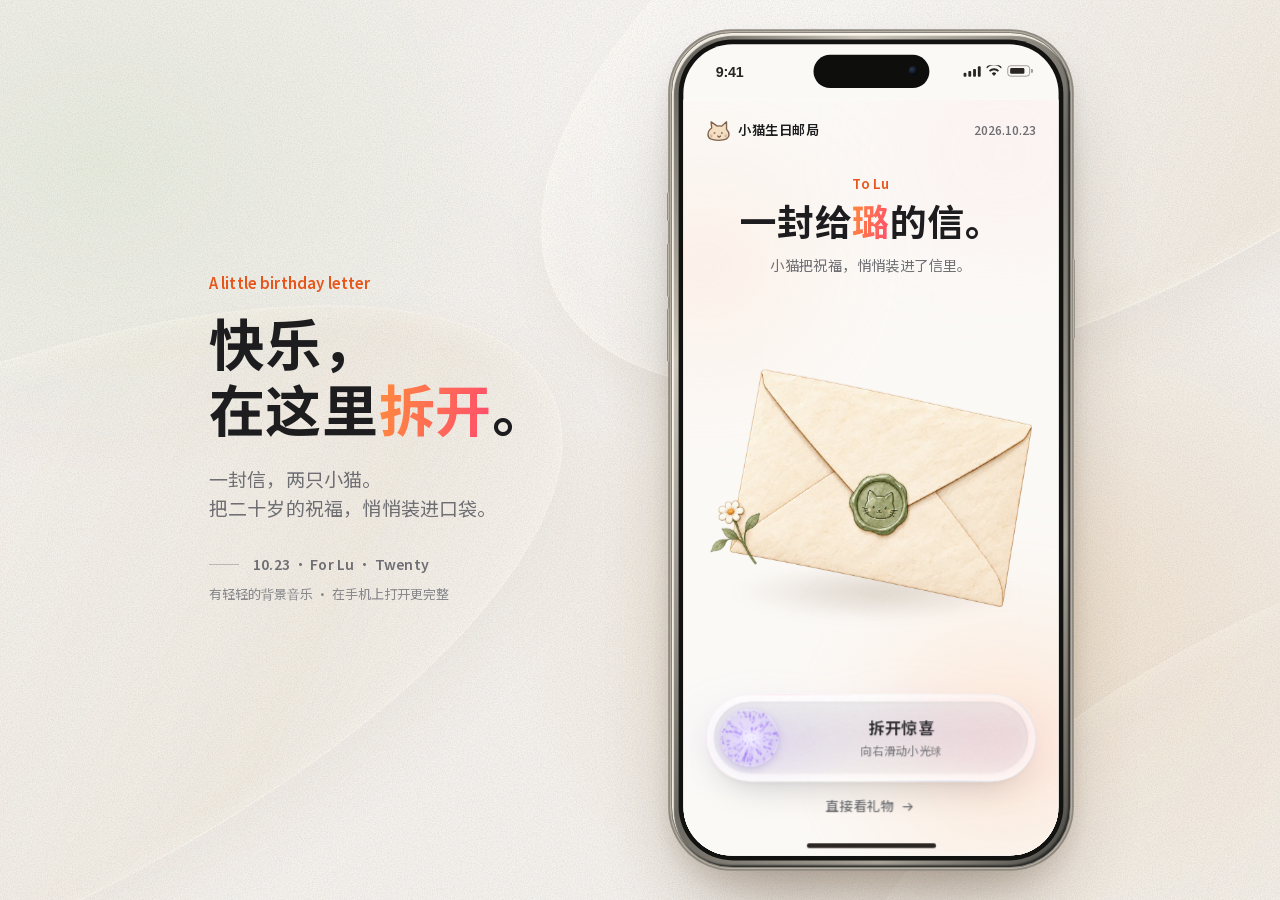
==== commit 70949330: "去掉橙色按钮放大成整屏的转场，改为柔和淡入淡出 Co-Authored-By: Claude Opus 5.5 <noreply@anthropic.com>" ====
--- a/gift.html
+++ b/gift.html
@@ -278,8 +278,6 @@
 .bg-night { background:radial-gradient(70% 38% at 50% 44%,rgba(255,170,90,.13),transparent 70%),radial-gradient(90% 40% at 50% 110%,rgba(255,90,110,.12),transparent 70%),#000; }
 .bg-dawn { background:radial-gradient(100% 45% at 50% 0%,rgba(255,190,150,.5),transparent 72%),radial-gradient(70% 35% at 100% 70%,rgba(255,180,200,.22),transparent 70%),var(--paper); }
 .experience[data-scene="0"] .bg-joy,.experience[data-scene="1"] .bg-wish,.experience[data-scene="2"] .bg-night,.experience[data-scene="3"] .bg-dawn { opacity:1; z-index:1; }
-.stage-morph { position:absolute; inset:0; z-index:6; pointer-events:none; opacity:0; background:linear-gradient(100deg,var(--g1),#ff6a2b 55%,var(--g2)); }
-.stage-morph-label { position:fixed; display:grid; place-items:center; padding-right:18px; color:#fff; font:600 16px/1 var(--sans); letter-spacing:.02em; }
 .core-wave { position:absolute; inset:24%; z-index:1; border-radius:50%; pointer-events:none; border:2px solid rgba(255,138,61,.55); box-shadow:0 0 24px rgba(255,120,80,.45),inset 0 0 18px rgba(255,180,140,.4); }
 .stage-token { position:fixed; z-index:8; left:0; top:0; width:28px; height:28px; margin:-14px 0 0 -14px; border-radius:50%; pointer-events:none; }
 /* 夜空里的初雪：只在点亮星星那一段出现 */
@@ -628,7 +626,6 @@
 
   <!-- 3. 四段全屏互动舞台 -->
   <dialog id="experience" class="experience" aria-labelledby="stageTitle" data-scene="0">
-    <div class="stage-morph" aria-hidden="true"></div>
     <div class="stage-bg" aria-hidden="true"><i class="bg-joy"></i><i class="bg-wish"></i><i class="bg-night"></i><i class="bg-dawn"></i></div>
     <canvas id="depthCanvas" class="depth-canvas" aria-hidden="true" hidden></canvas>
     <canvas id="snowCanvas" class="snow-canvas" aria-hidden="true"></canvas>
@@ -1154,35 +1151,19 @@
   syncActivity();
   if (focus) $('stageTitle').focus({preventScroll: true});
 }
-const morphLayer = experience.querySelector('.stage-morph');
-function buttonInset() {
-  const r = $('nextButton').getBoundingClientRect(), W = innerWidth, H = innerHeight;
-  return r.width ? `inset(${r.top}px ${W - r.right}px ${H - r.bottom}px ${r.left}px round ${r.height / 2}px)` : null;
-}
+// 进出四段体验：只做柔和的淡入淡出，不再用橙色按钮放大成整屏的转场
 function openExperience() {
   if (experience.open) return;
-  const from = reduced.matches ? null : buttonInset();
   experience.showModal(); stageVisited = true; syncDialogs(); renderScene();
-  if (!from) return;
-  // 按钮上的文字留在原位，随扩展淡出
-  const r = $('nextButton').getBoundingClientRect(), label = document.createElement('span');
-  label.className = 'stage-morph-label'; label.textContent = $('nextLabel').textContent;
-  Object.assign(label.style, {left: r.left + 'px', top: r.top + 'px', width: r.width + 'px', height: r.height + 'px'});
-  morphLayer.replaceChildren(label);
-  label.animate([{opacity: 1, transform: 'none'}, {opacity: 0, transform: 'scale(1.06)'}], {duration: 260, easing: 'ease-out', fill: 'forwards'});
-  experience.animate([{clipPath: from}, {clipPath: 'inset(0px 0px 0px 0px round 0px)'}], {duration: 620, easing: 'cubic-bezier(.45,0,.15,1)'});
-  morphLayer.animate([{opacity: 1}, {opacity: 1, offset: .62}, {opacity: 0}], {duration: 900, easing: 'ease-out'});
+  if (!reduced.matches) experience.animate([{opacity: 0, transform: 'scale(.985)'}, {opacity: 1, transform: 'none'}], {duration: 460, easing: 'cubic-bezier(.2,.8,.2,1)'});
 }
 let closingStage = false;
 function closeExperience() {
   if (!experience.open || closingStage) return;
-  const to = reduced.matches ? null : buttonInset();
-  if (!to) { experience.close(); return; }
+  if (reduced.matches) { experience.close(); return; }
   closingStage = true;
-  morphLayer.replaceChildren();
-  morphLayer.animate([{opacity: 0}, {opacity: 1, offset: .3}, {opacity: 1}], {duration: 640, easing: 'ease-out', fill: 'forwards'});
-  const a = experience.animate([{clipPath: 'inset(0px 0px 0px 0px round 0px)'}, {clipPath: 'inset(0px 0px 0px 0px round 0px)', offset: .3}, {clipPath: to}], {duration: 640, easing: 'cubic-bezier(.45,0,.15,1)'});
-  a.finished.catch(() => {}).then(() => { closingStage = false; experience.close(); morphLayer.getAnimations().forEach(x => x.cancel()); });
+  experience.animate([{opacity: 1, transform: 'none'}, {opacity: 0, transform: 'scale(.985)'}], {duration: 320, easing: 'ease-in', fill: 'forwards'})
+    .finished.catch(() => {}).then(a => { closingStage = false; experience.close(); experience.getAnimations().forEach(x => x.cancel()); });
 }
 experience.addEventListener('close', () => {
   cancelScene(); syncDialogs();
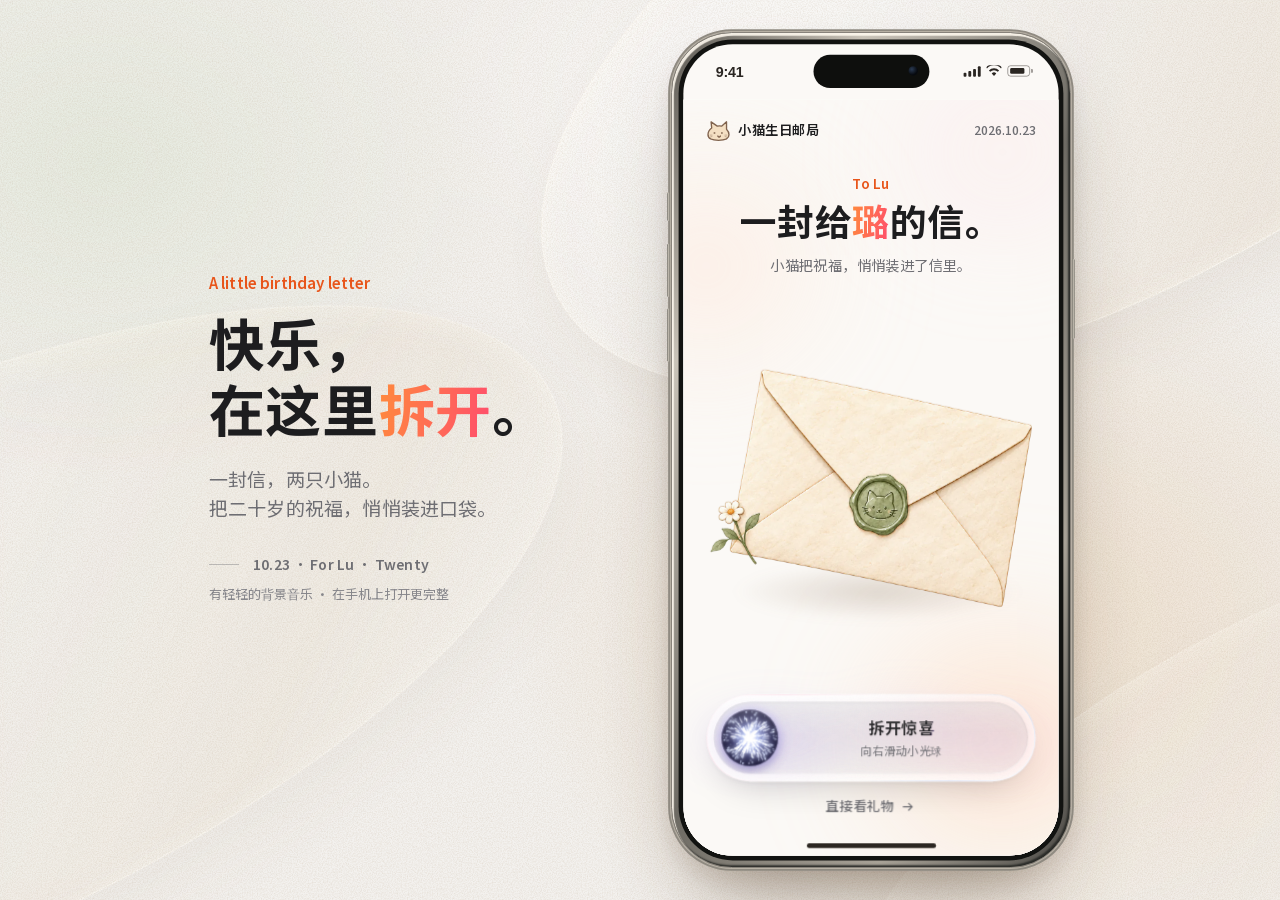
==== commit d1a746ea: "光球改成原版的深色夜空球体加冷白光丝和柔光 Co-Authored-By: Claude Opus 5.5 <noreply@anthropic.com>" ====
--- a/gift.html
+++ b/gift.html
@@ -149,10 +149,10 @@
 .switch-pixels { position:absolute; inset:0; width:100%; height:100%; }
 /* 圆钮：一团会呼吸的粒子光球（光丝从中心迸出，聚在球面上） */
 .switch-knob { --glow:calc(.3 + var(--slide) * .7); position:absolute; left:8px; top:8px; display:grid; place-items:center; width:60px; height:60px; border-radius:50%; translate:calc(var(--travel) * var(--slide)) 0; cursor:grab; touch-action:none;
-  --bg:calc(1 - var(--slide) * .75); background:radial-gradient(circle,rgba(250,248,255,.95) 0 14%,rgba(222,210,255,calc(var(--bg) * .55)) 42%,rgba(190,170,255,calc(var(--bg) * .3)) 70%,rgba(170,150,250,calc(var(--bg) * .2)));
-  box-shadow:inset 0 0 0 .5px rgba(255,255,255,.7),0 0 calc(10px + var(--slide) * 22px) calc(var(--slide) * 5px) rgba(176,150,255,var(--glow)),0 0 calc(var(--slide) * 48px) rgba(130,90,255,calc(var(--slide) * .55)),0 4px 12px -4px rgba(50,30,120,.25);
+  background:radial-gradient(circle at 50% 46%,#2b2556 0,#1a1638 52%,#100d22 100%);
+  box-shadow:inset 0 0 0 1px rgba(200,190,255,.28),inset 0 2px 6px rgba(255,255,255,.12),0 0 calc(12px + var(--slide) * 20px) calc(2px + var(--slide) * 4px) rgba(150,130,255,var(--glow)),0 0 calc(var(--slide) * 46px) rgba(120,90,255,calc(var(--slide) * .5)),0 6px 14px -4px rgba(30,20,80,.45);
   transition:scale .45s var(--spring); }
-.knob-burst { position:absolute; left:-12%; top:-12%; width:124%; height:124%; pointer-events:none; }
+.knob-burst { position:absolute; left:-12%; top:-12%; width:124%; height:124%; pointer-events:none; filter:drop-shadow(0 0 2px rgba(220,228,255,.9)) drop-shadow(0 0 7px rgba(170,180,255,.55)); }
 .switch-knob svg { position:relative; z-index:1; width:24px; height:24px; }
 .knob-check { fill:none; stroke:#6d3fd6; stroke-width:2.4; stroke-linecap:round; stroke-linejoin:round; opacity:0; transition:opacity .3s; }
 .switch.returning .switch-knob { transition:translate .6s var(--spring),scale .45s var(--spring); }
@@ -822,7 +822,7 @@
 function measureSlide() { travel = Math.max(0, track.clientWidth - knob.offsetWidth - 2 * knob.offsetLeft); slider.style.setProperty('--travel', travel + 'px'); }
 // 圆钮里的粒子光球：光丝从中心迸射出去，越到球面越慢、越密，整颗球缓缓自转
 const knobBurst = (() => {
-  const cv = document.querySelector('.knob-burst'), ctx = cv.getContext('2d'), N = 260, parts = [];
+  const cv = document.querySelector('.knob-burst'), ctx = cv.getContext('2d'), N = 340, parts = [];
   let raf = 0, size = 0, spin = 0, last = 0;
   function seed(q, fresh) {
     const u = Math.random() * 2 - 1, a = Math.random() * 6.283, k = Math.sqrt(1 - u * u);
@@ -839,28 +839,28 @@
   function frame(now) {
     raf = 0; fit();
     const dt = Math.min(.05, (now - (last || now)) / 1000); last = now;
-    const s = slide, boost = 1 + s * 1.6, c = size / 2, R = size * .4;
+    const s = slide, boost = 1 + s * 1.4, c = size / 2, R = size * .385;
     spin += dt * (.35 + s * .9);
     const cs = Math.cos(spin), sn = Math.sin(spin);
-    ctx.clearRect(0, 0, size, size);
+    ctx.clearRect(0, 0, size, size); ctx.globalCompositeOperation = 'lighter';
     // 中心的白热光核，微微闪烁
     const flick = .85 + .15 * Math.sin(now / 90) * Math.sin(now / 37);
-    let g = ctx.createRadialGradient(c, c, 0, c, c, R * (.55 + s * .25));
-    g.addColorStop(0, `rgba(255,255,255,${.95 * flick})`); g.addColorStop(.35, `rgba(225,215,255,${.7 * flick})`); g.addColorStop(1, 'rgba(150,110,255,0)');
+    let g = ctx.createRadialGradient(c, c, 0, c, c, R * (.62 + s * .2));
+    g.addColorStop(0, `rgba(255,255,255,${flick})`); g.addColorStop(.25, `rgba(235,240,255,${.85 * flick})`); g.addColorStop(.6, `rgba(170,190,255,${.3 * flick})`); g.addColorStop(1, 'rgba(120,140,255,0)');
     ctx.fillStyle = g; ctx.beginPath(); ctx.arc(c, c, R, 0, 6.283); ctx.fill();
     ctx.lineCap = 'round';
     for (const q of parts) {
       q.t += dt * q.v * .9 * boost;
       if (q.t >= 1) seed(q, false);
       const x = q.x * cs - q.z * sn, z = q.x * sn + q.z * cs, y = q.y;
-      const r1 = ease(q.t), r0 = ease(Math.max(0, q.t - .09 * q.w)), depth = .55 + .45 * (z + 1) / 2;
+      const r1 = ease(q.t), r0 = ease(Math.max(0, q.t - .12 * q.w)), depth = .55 + .45 * (z + 1) / 2;
       const fade = Math.min(1, q.t * 5) * (1 - Math.pow(q.t, 9)) * depth;
       if (fade < .04) continue;
       const hot = 1 - r1;
-      // 越靠近光核越白；外圈在静止时是紫色，滑动后渐渐变成淡紫白，压在深紫上也看得清
-      const m = Math.min(1, hot * 2 + s * .9);
-      ctx.strokeStyle = `rgba(${139 + 106 * m | 0},${92 + 148 * m | 0},${246 + 9 * m | 0},${fade})`;
-      ctx.lineWidth = (.7 + .9 * depth) * (size / 74);
+      // 和原版一样是冷白色的光丝，越靠近光核越白；叠加混合让交叠处更亮
+      const m = Math.min(1, hot * 1.6 + .35);
+      ctx.strokeStyle = `rgba(${190 + 65 * m | 0},${205 + 50 * m | 0},255,${fade * .9})`;
+      ctx.lineWidth = (.55 + .8 * depth) * (size / 74);
       ctx.beginPath(); ctx.moveTo(c + x * R * r0, c + y * R * r0); ctx.lineTo(c + x * R * r1, c + y * R * r1); ctx.stroke();
     }
     if (!document.hidden && cv.offsetParent && !reduced.matches) raf = requestAnimationFrame(frame);
